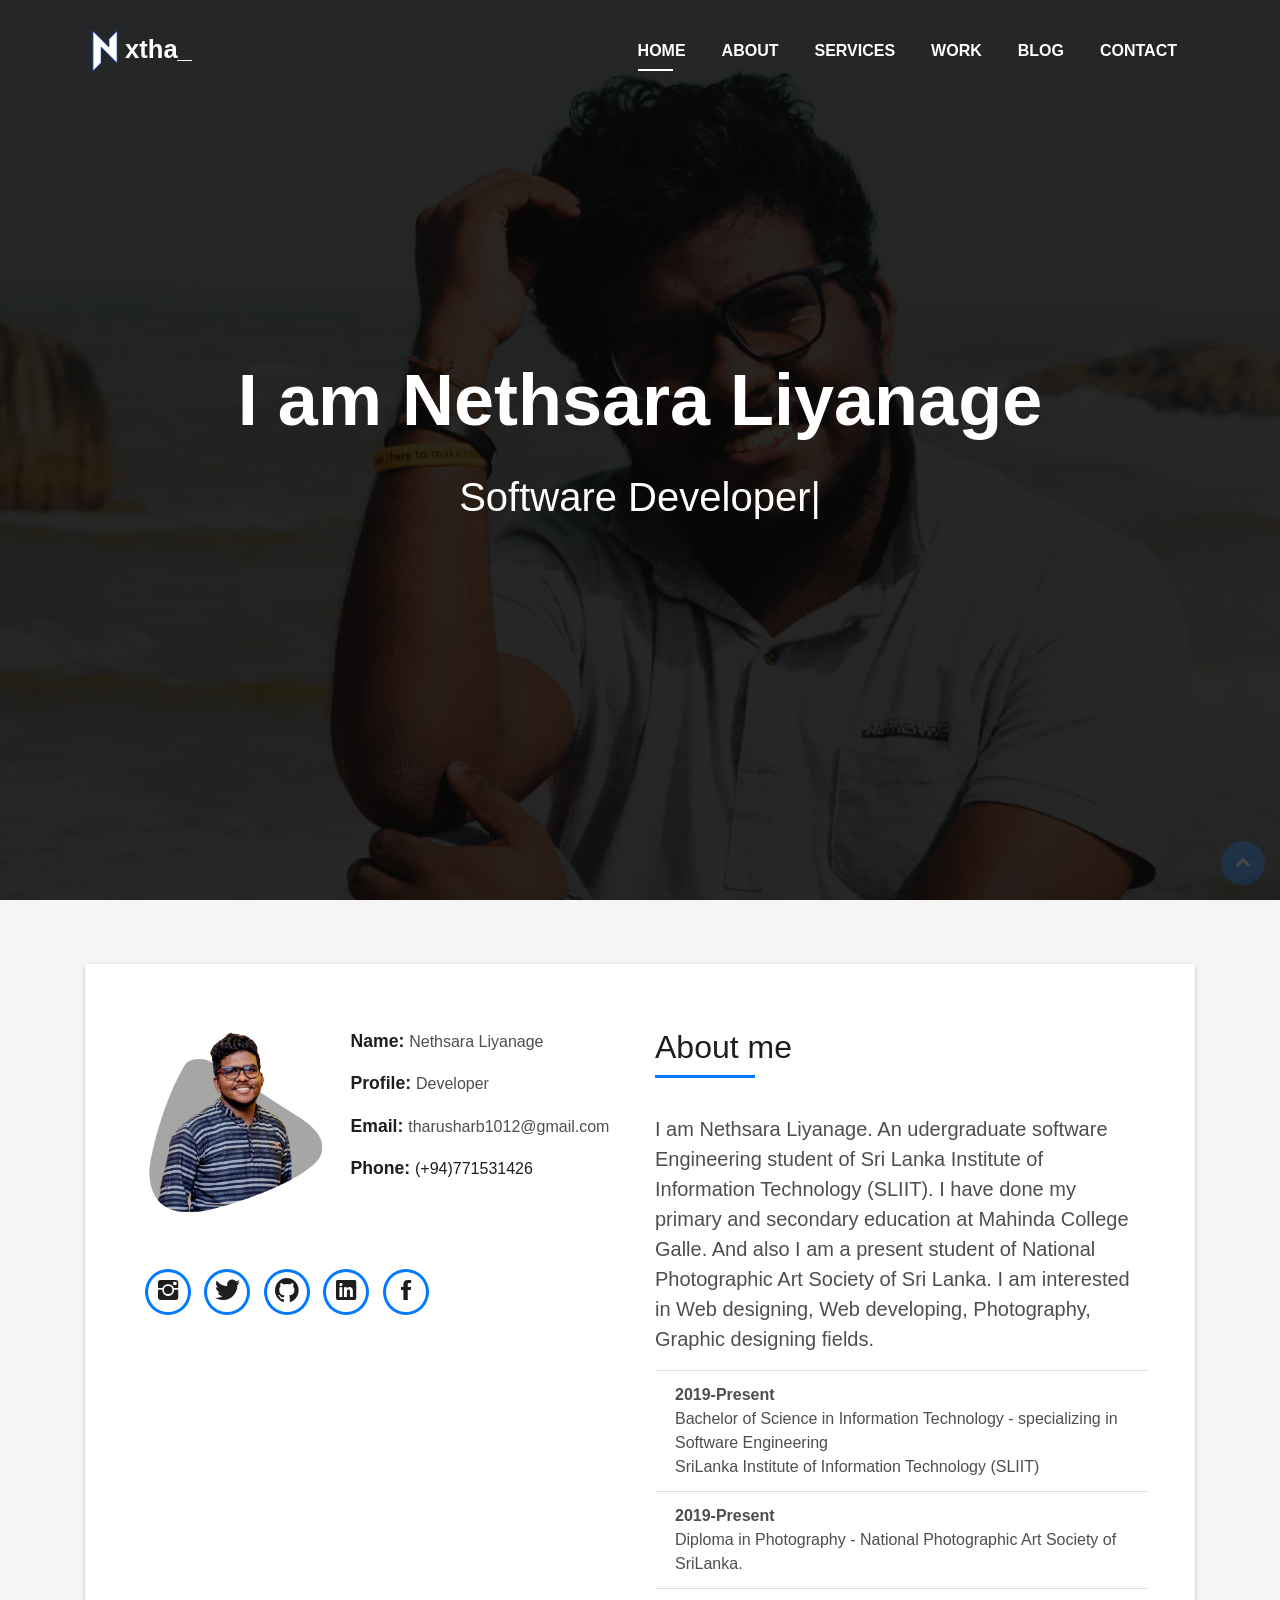
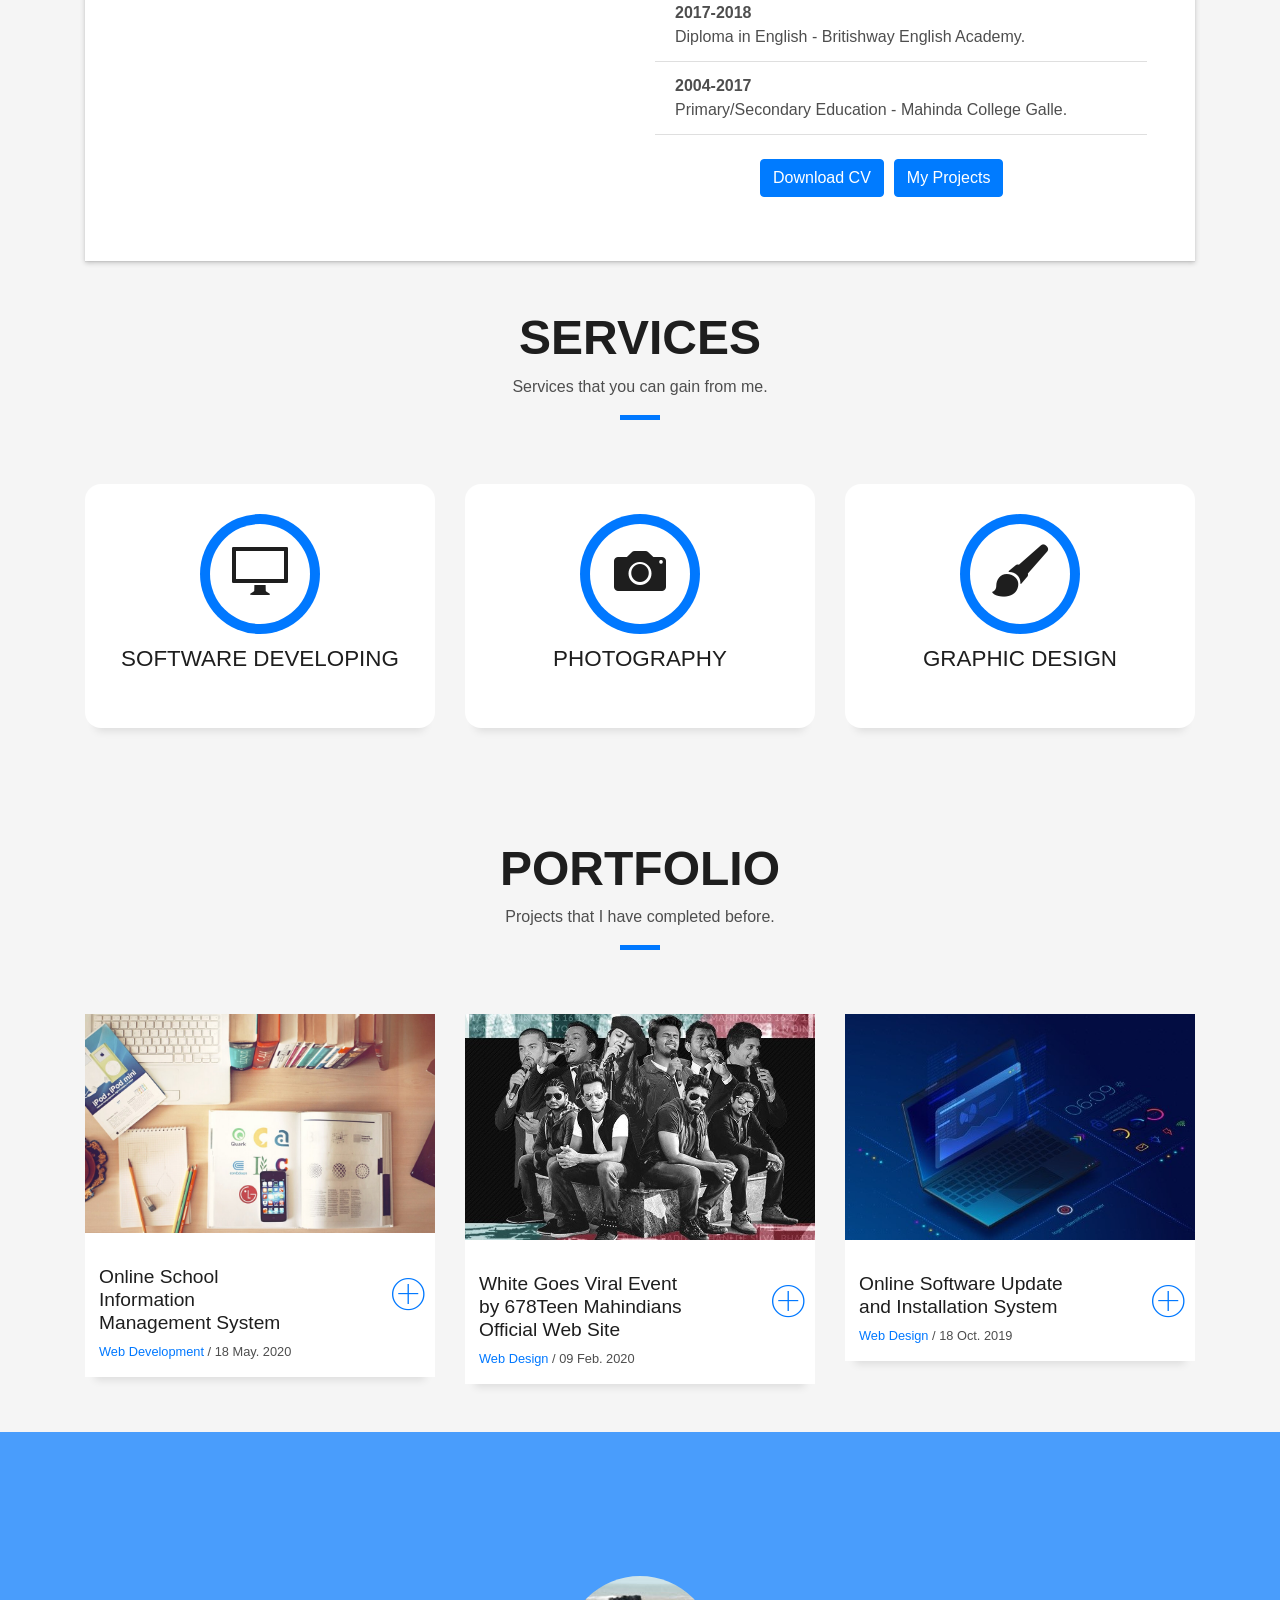
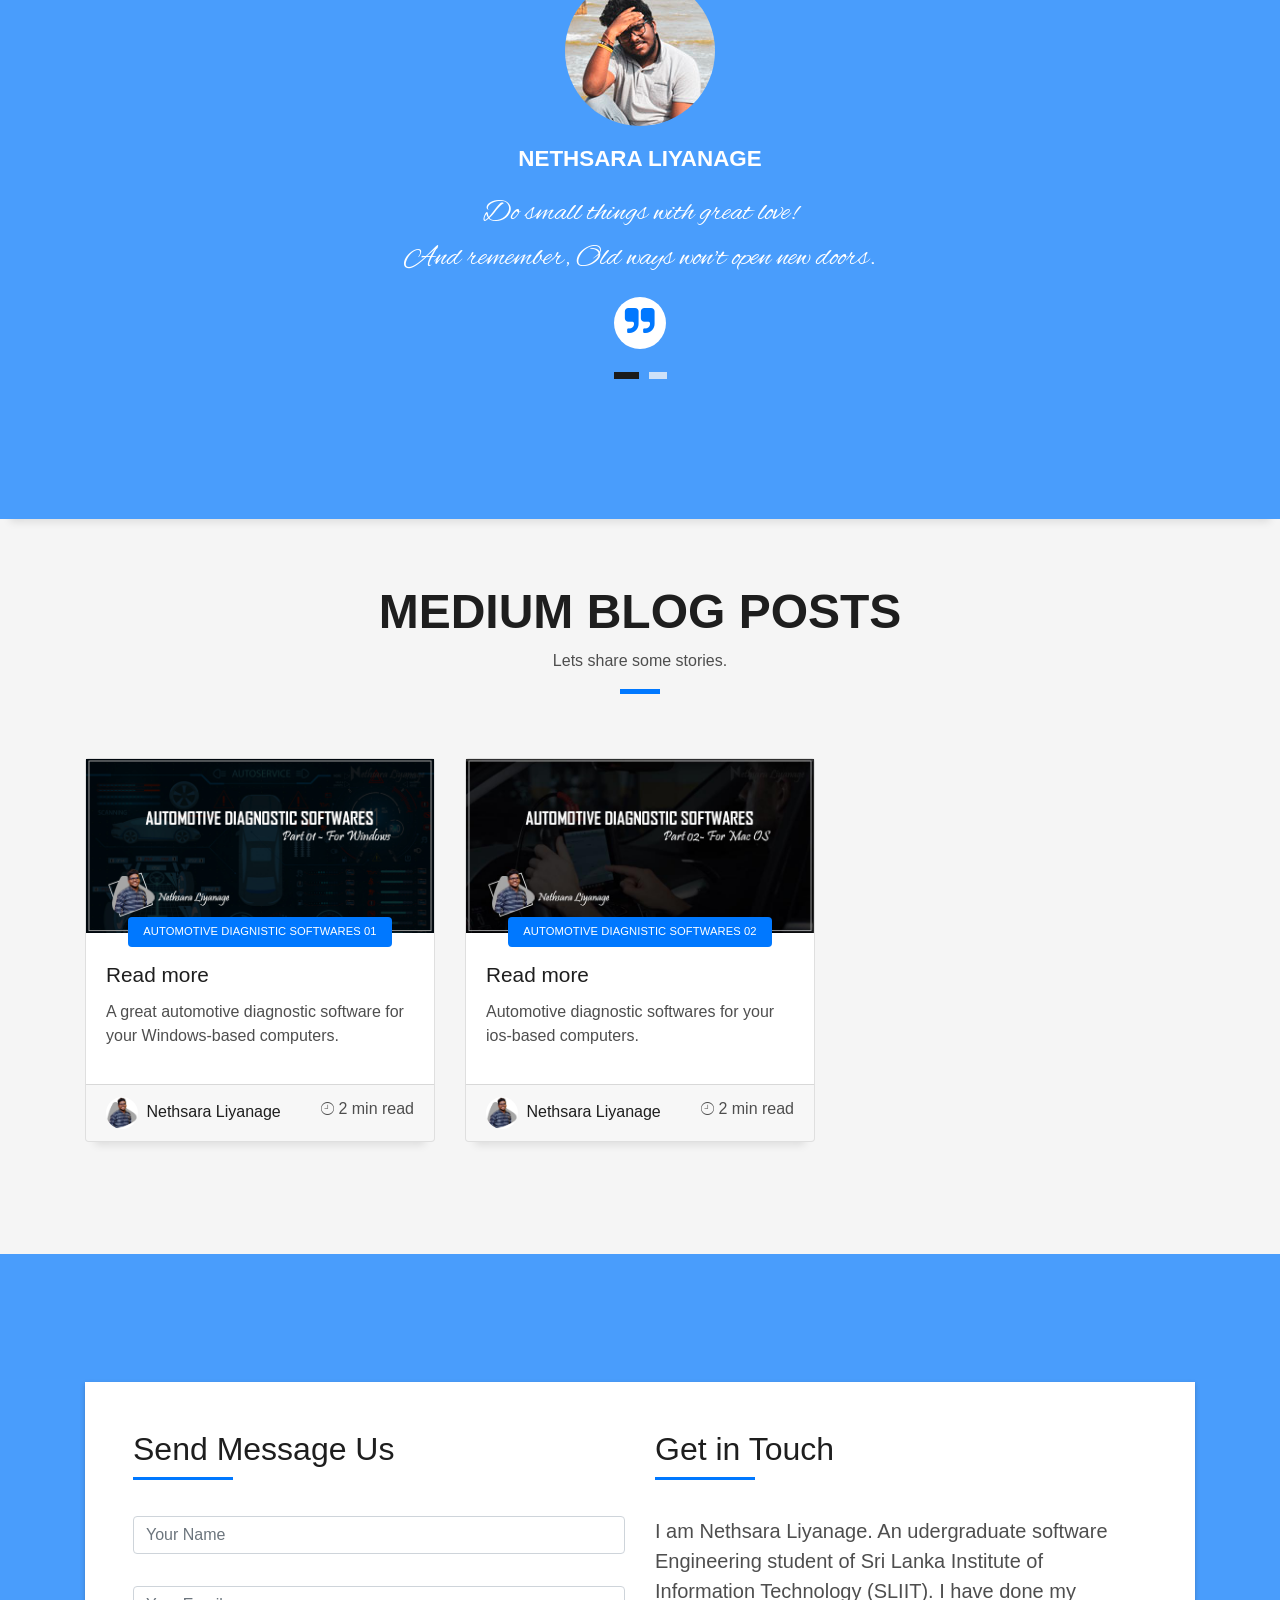
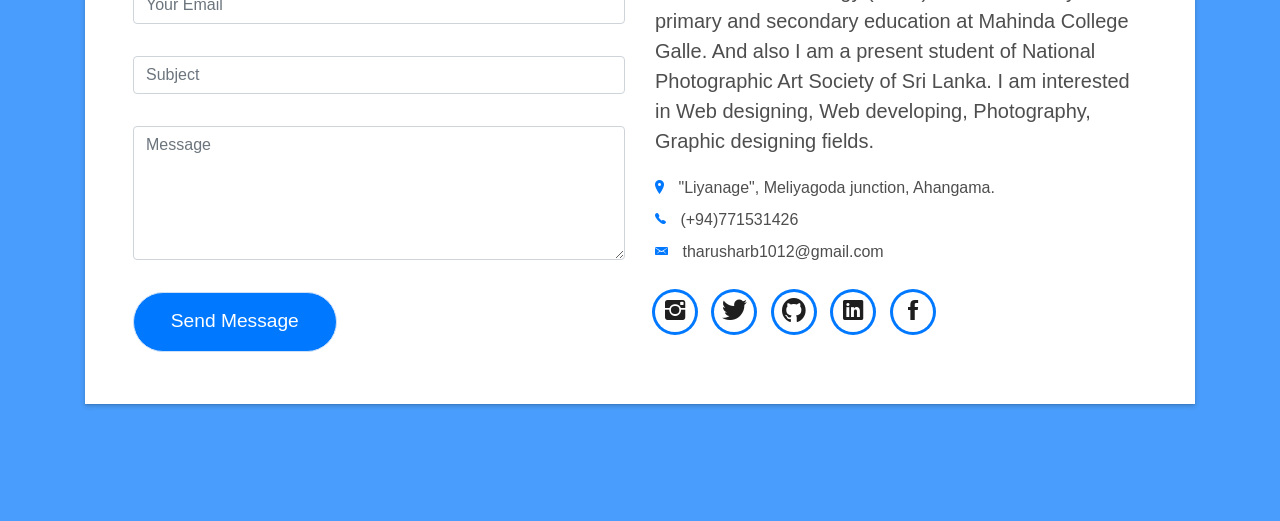
==== index.html @ 0b4cf6c0 "linked in" ====
<!DOCTYPE html>
<html lang="en">
<head>
  <meta charset="utf-8">
  <title>Nethsara Liyanage</title>
  <meta content="width=device-width, initial-scale=1.0" name="viewport">
  <meta name="keywords"
		content="nethsara, nethsara liyanage, tharusha nethsara liyanage, n.l.t.n liyanage, tharusha nethsara, tharusha">
  <meta content="" name="description">

  <!-- Favicons -->
  <link href="img/n.png" rel="icon">
  <link href="img/apple-touch-icon.png" rel="apple-touch-icon">

  <!-- Bootstrap CSS File -->
  <link href="lib/bootstrap/css/bootstrap.min.css" rel="stylesheet">

  <!-- Libraries CSS Files -->
  <link href="lib/font-awesome/css/font-awesome.min.css" rel="stylesheet">
  <link href="lib/animate/animate.min.css" rel="stylesheet">
  <link href="lib/ionicons/css/ionicons.min.css" rel="stylesheet">
  <link href="lib/owlcarousel/assets/owl.carousel.min.css" rel="stylesheet">
  <link href="lib/lightbox/css/lightbox.min.css" rel="stylesheet">
  <link href="https://fonts.googleapis.com/css2?family=Alex+Brush&display=swap" rel="stylesheet">

  <!--Linkedin-->
  <script src="https://platform.linkedin.com/badges/js/profile.js" async defer type="text/javascript"></script>

  <!-- Main Stylesheet File -->
  <link href="css/style.css" rel="stylesheet">

  <!-- =======================================================
    Theme Name: DevFolio
    Theme URL: https://bootstrapmade.com/devfolio-bootstrap-portfolio-html-template/
    Author: BootstrapMade.com
    License: https://bootstrapmade.com/license/
  ======================================================= -->
</head>

<body id="page-top">

  <!--/ Nav Star /-->
  <nav class="navbar navbar-b navbar-trans navbar-expand-md fixed-top" id="mainNav">
    <div class="container">
      <a class="navbar-brand js-scroll" href="#page-top"><img src="img/n.png" width="40px">xtha_</a>
      <button class="navbar-toggler collapsed" type="button" data-toggle="collapse" data-target="#navbarDefault"
        aria-controls="navbarDefault" aria-expanded="false" aria-label="Toggle navigation">
        <span></span>
        <span></span>
        <span></span>
      </button>
      <div class="navbar-collapse collapse justify-content-end" id="navbarDefault">
        <ul class="navbar-nav">
          <li class="nav-item">
            <a class="nav-link js-scroll active" href="#home">Home</a>
          </li>
          <li class="nav-item">
            <a class="nav-link js-scroll" href="#about">About</a>
          </li>
          <li class="nav-item">
            <a class="nav-link js-scroll" href="#service">Services</a>
          </li>
          <li class="nav-item">
            <a class="nav-link js-scroll" href="#work">Work</a>
          </li>
          <li class="nav-item">
            <a class="nav-link js-scroll" href="#blog">Blog</a>
          </li>
          <li class="nav-item">
            <a class="nav-link js-scroll" href="#contact">Contact</a>
          </li>
        </ul>
      </div>
    </div>
  </nav>
  <!--/ Nav End /-->

  <!--/ Intro Skew Star /-->
  <div id="home" class="intro route bg-image" style="background-image: url(img/intro-bg1.jpg)">
    <div class="overlay-itro"></div>
    <div class="intro-content display-table">
      <div class="table-cell">
        <div class="container">
          <!--<p class="display-6 color-d">Hello, world!</p>-->
          <h1 class="intro-title mb-4">I am Nethsara Liyanage</h1>
          <p class="intro-subtitle"><span class="text-slider-items">Software Developer,Full-Stack Engineer,Photographer,Graphic Designer</span><strong class="text-slider"></strong></p>
          <!-- <p class="pt-3"><a class="btn btn-primary btn js-scroll px-4" href="#about" role="button">Learn More</a></p> -->
        </div>
      </div>
    </div>
  </div>
  <!--/ Intro Skew End /-->

  <section id="about" class="about-mf sect-pt4 route">
    <div class="container">
      <div class="row">
        <div class="col-sm-12">
          <div class="box-shadow-full">
            <div class="row">
              <div class="col-md-6">
                <div class="row">
                  <div class="col-sm-6 col-md-5">
                    <div class="about-img">
                      <img src="img/nl.jpg" class="img-fluid rounded b-shadow-a" alt="">
                    </div>
                  </div>
                  <div class="col-sm-6 col-md-7">
                    <div class="about-info">
                      <p><span class="title-s">Name: </span> <span>Nethsara Liyanage</span></p>
                      <p><span class="title-s">Profile: </span> <span>Developer</span></p>
                      <p><span class="title-s">Email: </span> <span>tharusharb1012@gmail.com</span></p>
                      <p><span class="title-s">Phone: </span> <span><a href="">(+94)771531426</a></span></p>
                    </div>
                  </div>
                  <div class="socials" style="margin-left: 30px;">
                    <ul>
                      <li><a href="https://www.instagram.com/_nxtha__"><span class="ico-circle"><i class="ion-social-instagram"></i></span></a></li>
                      <li><a href="https://twitter.com/_nXtha_"><span class="ico-circle"><i class="ion-social-twitter"></i></span></a></li>
                      <li><a href="https://github.com/nethsaraliyanage"><span class="ico-circle"><i class="ion-social-github"></i></span></a></li>
                      <li><a href="https://www.linkedin.com/in/nethsara-liyanage"><span class="ico-circle"><i class="ion-social-linkedin"></i></span></a></li>
                      <li><a href="https://www.facebook.com/nethsara.lianage"><span class="ico-circle"><i class="ion-social-facebook"></i></span></a></li>
                    </ul>
                  </div>
                </div>
                <div class="skill-mf">
                  <p class="title-s"></p>
                  <!-- <span>HTML</span> <span class="pull-right">85%</span>
                  <div class="progress">
                    <div class="progress-bar" role="progressbar" style="width: 85%;" aria-valuenow="85" aria-valuemin="0"
                      aria-valuemax="100"></div>
                  </div>
                  <span>CSS3</span> <span class="pull-right">75%</span>
                  <div class="progress">
                    <div class="progress-bar" role="progressbar" style="width: 75%" aria-valuenow="75" aria-valuemin="0"
                      aria-valuemax="100"></div>
                  </div>
                  <span>PHP</span> <span class="pull-right">65%</span>
                  <div class="progress">
                    <div class="progress-bar" role="progressbar" style="width: 65%" aria-valuenow="50" aria-valuemin="0"
                      aria-valuemax="100"></div>
                  </div>
                  <span>JAVASCRIPT</span> <span class="pull-right">60%</span>
                  <div class="progress">
                    <div class="progress-bar" role="progressbar" style="width: 60%" aria-valuenow="90" aria-valuemin="0"
                      aria-valuemax="100"></div>
                  </div>
                  <span>Java</span> <span class="pull-right">80%</span>
                  <div class="progress">
                    <div class="progress-bar" role="progressbar" style="width: 80%" aria-valuenow="50" aria-valuemin="0"
                      aria-valuemax="100"></div>
                  </div>
                  <span>C</span> <span class="pull-right">75%</span>
                  <div class="progress">
                    <div class="progress-bar" role="progressbar" style="width: 75%" aria-valuenow="90" aria-valuemin="0"
                      aria-valuemax="100"></div>
                  </div> -->

                  <div class="badge-base LI-profile-badge" data-locale="en_US" data-size="large" data-theme="light" data-type="HORIZONTAL" data-vanity="nethsara-liyanage" data-version="v1"><a class="badge-base__link LI-simple-link" href="https://lk.linkedin.com/in/nethsara-liyanage?trk=profile-badge"></a></div>
              
                </div>
              </div>
              <div class="col-md-6">
                <div class="about-me pt-4 pt-md-0">
                  <div class="title-box-2">
                    <h5 class="title-left">
                      About me
                    </h5>
                  </div>
                  <p class="lead">
                   I am Nethsara Liyanage. An udergraduate software Engineering student of Sri Lanka Institute of Information Technology (SLIIT). 
                   I have done my primary and secondary education at Mahinda College Galle. And also I am a present student of National Photographic Art Society of Sri Lanka.
                   I am interested in Web designing, Web developing, Photography, Graphic designing fields.  
                  </p>
                  <!--p class="lead">
                    Mauris blandit aliquet elit, eget tincidunt nibh pulvinar a. Vivamus suscipit tortor eget felis
                    porttitor volutpat. Vestibulum
                    ac diam sit amet quam vehicula elementum sed sit amet dui. porttitor at sem.
                  </p>
                  <p class="lead">
                    Nulla porttitor accumsan tincidunt. Quisque velit nisi, pretium ut lacinia in, elementum id enim.
                    Nulla porttitor accumsan
                    tincidunt. Mauris blandit aliquet elit, eget tincidunt nibh pulvinar a.
                  </p-->
                  <ul class="list-group list-group-flush">
                    <ul class="list-group">
                      <li class="list-group-item">
                        <b>2019-Present</b> <br>Bachelor of Science in Information Technology - specializing in Software Engineering <br> SriLanka Institute of Information Technology (SLIIT)
                      </li>
                      <li class="list-group-item">
                        <b>2019-Present</b> <br> Diploma in Photography - National Photographic Art Society of SriLanka.
                      </li>
                      <li class="list-group-item">
                        <b>2017-2018</b> <br> Diploma in English - Britishway English Academy.
                      </li>
                      <li class="list-group-item">
                        <b>2004-2017</b> <br>Primary/Secondary Education - Mahinda College Galle.
                      </li>
                    </ul>
                  </ul>
                  <br>
                  <div class="row">
                    <a href="Nethsara Liyanage CV.pdf" target="_blank">
                      <button type="button" class="btn btn-primary" style="margin-left: 120px;" data-toggle="button" aria-pressed="false" autocomplete="off">
                        Download CV
                      </button>
                    </a>
                    <a href="Nethsara_Projects.pdf" target="_blank">
                      <button type="button" class="btn btn-primary" style="margin-left: 10px;" data-toggle="button" aria-pressed="false" autocomplete="off">
                        My Projects
                      </button>
                    </a>
                  </div>
                  
                </div>
              </div>
            </div>
          </div>
        </div>
      </div>
    </div>
  </section>

  <!--/ Section Services Star /-->
  <section id="service" class="services-mf route">
    <div class="container">
      <div class="row">
        <div class="col-sm-12">
          <div class="title-box text-center">
            <h3 class="title-a">
              Services
            </h3>
            <p class="subtitle-a">
              Services that you can gain from me.
            </p>
            <div class="line-mf"></div>
          </div>
        </div>
      </div>
      <div class="row">
        <div class="col-md-4">
          <div class="service-box">
            <div class="service-ico">
              <a href="https://github.com/nethsaraLiyanage"><span class="ico-circle"><i class="ion-monitor"></i></span></a>
            </div>
            <div class="service-content">
              <h2 class="s-title">Software Developing</h2>
              <!--p class="s-description text-center">
                Lorem ipsum dolor sit amet consectetur adipisicing elit. Magni adipisci eaque autem fugiat! Quia,
                provident vitae! Magni
                tempora perferendis eum non provident.
              </p-->
            </div>
          </div>
        </div>
        <div class="col-md-4">
          <div class="service-box">
            <div class="service-ico">
              <a href=""><span class="ico-circle"><i class="ion-camera"></i></span></a>
            </div>
            <div class="service-content">
              <h2 class="s-title">Photography</h2>
              <!--p class="s-description text-center">
                Lorem ipsum dolor sit amet consectetur adipisicing elit. Magni adipisci eaque autem fugiat! Quia,
                provident vitae! Magni
                tempora perferendis eum non provident.
              </p-->
            </div>
          </div>
        </div>
        <div class="col-md-4">
          <div class="service-box">
            <div class="service-ico">
              <a href="https://www.behance.net/nethsarliyanag"><span class="ico-circle"><i class="ion-paintbrush"></i></span></a>
            </div>
            <div class="service-content">
              <h2 class="s-title">Graphic Design</h2>
              <!--p class="s-description text-center">
                Lorem ipsum dolor sit amet consectetur adipisicing elit. Magni adipisci eaque autem fugiat! Quia,
                provident vitae! Magni
                tempora perferendis eum non provident.
              </p-->
            </div>
          </div>
        </div>
      </div>
    </div>
  </section>
  <!--/ Section Services End /-->

  <!--div class="section-counter paralax-mf bg-image" style="background-image: url(img/counters-bg.jpg)">
    <div class="overlay-mf"></div>
    <div class="container">
      <div class="row">
        <div class="col-sm-3 col-lg-3">
          <div class="counter-box">
            <div class="counter-ico">
              <span class="ico-circle"><i class="ion-checkmark-round"></i></span>
            </div>
            <div class="counter-num">
              <p class="counter">450</p>
              <span class="counter-text">WORKS COMPLETED</span>
            </div>
          </div>
        </div>
        <div class="col-sm-3 col-lg-3">
          <div class="counter-box pt-4 pt-md-0">
            <div class="counter-ico">
              <span class="ico-circle"><i class="ion-ios-calendar-outline"></i></span>
            </div>
            <div class="counter-num">
              <p class="counter">15</p>
              <span class="counter-text">YEARS OF EXPERIENCE</span>
            </div>
          </div>
        </div>
        <div class="col-sm-3 col-lg-3">
          <div class="counter-box pt-4 pt-md-0">
            <div class="counter-ico">
              <span class="ico-circle"><i class="ion-ios-people"></i></span>
            </div>
            <div class="counter-num">
              <p class="counter">550</p>
              <span class="counter-text">TOTAL CLIENTS</span>
            </div>
          </div>
        </div>
        <div class="col-sm-3 col-lg-3">
          <div class="counter-box pt-4 pt-md-0">
            <div class="counter-ico">
              <span class="ico-circle"><i class="ion-ribbon-a"></i></span>
            </div>
            <div class="counter-num">
              <p class="counter">36</p>
              <span class="counter-text">AWARD WON</span>
            </div>
          </div>
        </div>
      </div>
    </div>
  </div-->

  <!--/ Section Portfolio Star /-->
  <section id="work" class="portfolio-mf sect-pt4 route">
    <div class="container">
      <div class="row">
        <div class="col-sm-12">
          <div class="title-box text-center">
            <h3 class="title-a">
              Portfolio
            </h3>
            <p class="subtitle-a">
              Projects that I have completed before.
            </p>
            <div class="line-mf"></div>
          </div>
        </div>
      </div>
      <div class="row">
        <div class="col-md-4">
          <div class="work-box">
            <a href="img/work-6.jpg" data-lightbox="gallery-mf">
              <div class="work-img">
                <img src="img/work-6.jpg" alt="" class="img-fluid">
              </div>
              <a href="https://github.com/nethsaraLiyanage/onlineSchoolInformationMangementSystem">
                <div class="work-content">
                  <div class="row">
                    <div class="col-sm-8">
                      <h2 class="w-title">Online School Information Management System</h2>
                      <div class="w-more">
                        <span class="w-ctegory">Web Development</span> / <span class="w-date">18 May. 2020</span>
                      </div>
                    </div>
                    <div class="col-sm-4">
                      <div class="w-like">
                        <span class="ion-ios-plus-outline"></span>
                      </div>
                    </div>
                  </div>
                </div>
              </a>
            </a>
          </div>
        </div>
        <div class="col-md-4">
          <div class="work-box">
            <a href="img/WHITE-GOSE-VIRAL.jpg" data-lightbox="gallery-mf">
              <div class="work-img">
                <img src="img/WHITE-GOSE-VIRAL.jpg" alt="" class="img-fluid">
              </div>
              <a href="https://678teens.mahindacollege.lk/">
                <div class="work-content">
                  <div class="row">
                    <div class="col-sm-8">
                      <h2 class="w-title">White Goes Viral Event by 678Teen Mahindians Official Web Site</h2>
                      <div class="w-more">
                        <span class="w-ctegory">Web Design</span> / <span class="w-date">09 Feb. 2020</span>
                      </div>
                    </div>
                    <div class="col-sm-4">
                      <div class="w-like">
                        <span class="ion-ios-plus-outline"></span>
                      </div>
                    </div>
                  </div>
                </div>
              </a>
            </a>
          </div>
        </div>
        <div class="col-md-4">
          <div class="work-box">
            <a href="img/work-2.jpg" data-lightbox="gallery-mf">
              <div class="work-img">
                <img src="img/work-2.jpg" alt="" class="img-fluid">
              </div>
              <div class="work-content">
                <div class="row">
                  <div class="col-sm-8">
                    <h2 class="w-title">Online Software Update and Installation System</h2>
                    <div class="w-more">
                      <span class="w-ctegory">Web Design</span> / <span class="w-date">18 Oct. 2019</span>
                    </div>
                  </div>
                  <div class="col-sm-4">
                    <div class="w-like">
                      <span class="ion-ios-plus-outline"></span>
                    </div>
                  </div>
                </div>
              </div>
            </a>
          </div>
        </div>
        
        <!--div class="col-md-4">
          <div class="work-box">
            <a href="img/work-4.jpg" data-lightbox="gallery-mf">
              <div class="work-img">
                <img src="img/work-4.jpg" alt="" class="img-fluid">
              </div>
              <div class="work-content">
                <div class="row">
                  <div class="col-sm-8">
                    <h2 class="w-title">Bindo Laro Cado</h2>
                    <div class="w-more">
                      <span class="w-ctegory">Web Design</span> / <span class="w-date">18 Sep. 2018</span>
                    </div>
                  </div>
                  <div class="col-sm-4">
                    <div class="w-like">
                      <span class="ion-ios-plus-outline"></span>
                    </div>
                  </div>
                </div>
              </div>
            </a>
          </div>
        </div>
        <div class="col-md-4">
          <div class="work-box">
            <a href="img/work-5.jpg" data-lightbox="gallery-mf">
              <div class="work-img">
                <img src="img/work-5.jpg" alt="" class="img-fluid">
              </div>
              <div class="work-content">
                <div class="row">
                  <div class="col-sm-8">
                    <h2 class="w-title">Studio Lena Mado</h2>
                    <div class="w-more">
                      <span class="w-ctegory">Web Design</span> / <span class="w-date">18 Sep. 2018</span>
                    </div>
                  </div>
                  <div class="col-sm-4">
                    <div class="w-like">
                      <span class="ion-ios-plus-outline"></span>
                    </div>
                  </div>
                </div>
              </div>
            </a>
          </div>
        </div>
        <div class="col-md-4">
          <div class="work-box">
            <a href="img/work-6.jpg" data-lightbox="gallery-mf">
              <div class="work-img">
                <img src="img/work-6.jpg" alt="" class="img-fluid">
              </div>
              <div class="work-content">
                <div class="row">
                  <div class="col-sm-8">
                    <h2 class="w-title">Studio Big Bang</h2>
                    <div class="w-more">
                      <span class="w-ctegory">Web Design</span> / <span class="w-date">18 Sep. 2017</span>
                    </div>
                  </div>
                  <div class="col-sm-4">
                    <div class="w-like">
                      <span class="ion-ios-plus-outline"></span>
                    </div>
                  </div>
                </div>
              </div>
            </a>
          </div>
        </div-->
        
      </div>
    </div>
  </section>
  <!--/ Section Portfolio End /-->

  <!--/ Section Testimonials Star /-->
  <div class="testimonials paralax-mf bg-image" style="background-image: url(img/overlay-bg.jpg)">
    <div class="overlay-mf"></div>
    <div class="container">
      <div class="row">
        <div class="col-md-12">
          <div id="testimonial-mf" class="owl-carousel owl-theme">
            <div class="testimonial-box">
              <div class="author-test">
                <img src="img/nl2.jpg" alt="" class="rounded-circle b-shadow-a" width="10px">
                <span class="author">Nethsara Liyanage</span>
              </div>
              <div class="content-test">
                <p class="description lead" style="font-family: 'Alex Brush', cursive; font-size: 30px;">
                  Do small things with great love! <br> And remember, Old ways won't open new doors.
                </p>
                <span class="comit"><i class="fa fa-quote-right"></i></span>
              </div>
            </div>
            <div class="testimonial-box">
              <div class="author-test">
                <img src="img/nl3.jpg" alt="" class="rounded-circle b-shadow-a">
                <span class="author">Nethsara Liyanage</span>
              </div>
              <div class="content-test">
                <p class="description lead" style="font-family: 'Alex Brush', cursive; font-size: 30px;">
                  Do small things with great love! <br> And remember, Old ways won't open new doors.
                </p>
                <span class="comit"><i class="fa fa-quote-right"></i></span>
              </div>
            </div>
          </div>
        </div>
      </div>
    </div>
  </div>

  <!--/ Section Blog Star /-->
  <section id="blog" class="blog-mf sect-pt4 route">
    <div class="container">
      <div class="row">
        <div class="col-sm-12">
          <div class="title-box text-center">
            <h3 class="title-a">
              Medium Blog Posts 
            </h3>
            <p class="subtitle-a">
              Lets share some stories.
            </p>
            <div class="line-mf"></div>
          </div>
        </div>
      </div>
      <div class="row">
        <!--div class="col-md-4">
          <div class="card card-blog">
            <div class="card-img">
              <a href="blog-single.html"><img src="img/post-1.jpg" alt="" class="img-fluid"></a>
            </div>
            <div class="card-body">
              <div class="card-category-box">
                <div class="card-category">
                  <h6 class="category">Travel</h6>
                </div>
              </div>
              <h3 class="card-title"><a href="blog-single.html">See more ideas about Travel</a></h3>
              <p class="card-description">
                Proin eget tortor risus. Pellentesque in ipsum id orci porta dapibus. Praesent sapien massa, convallis
                a pellentesque nec,
                egestas non nisi.
              </p>
            </div>
            <div class="card-footer">
              <div class="post-author">
                <a href="#">
                  <img src="img/testimonial-2.jpg" alt="" class="avatar rounded-circle">
                  <span class="author">Morgan Freeman</span>
                </a>
              </div>
              <div class="post-date">
                <span class="ion-ios-clock-outline"></span> 10 min
              </div>
            </div>
          </div>
        </div-->
        <div class="col-md-4">
          <div class="card card-blog">
            <div class="card-img">
              <a href="https://medium.com/@tharusharb1012/automotive-diagnostic-softwares-for-windows-8dd068d8a53c"><img src="img/Mediam01.jpg" alt="" class="img-fluid"></a>
            </div>
            <div class="card-body">
              <div class="card-category-box">
                <div class="card-category">
                  <h6 class="category">Automotive Diagnistic Softwares 01</h6>
                </div>
              </div>
              <h3 class="card-title"><a href="blog-single.html">Read more</a></h3>
              <p class="card-description">
                A great automotive diagnostic software for your Windows-based computers. 
              </p>
            </div>
            <div class="card-footer">
              <div class="post-author">
                <a href="#">
                  <img src="img/nl.jpg" alt="" class="avatar rounded-circle">
                  <span class="author">Nethsara Liyanage</span>
                </a>
              </div>
              <div class="post-date">
                <span class="ion-ios-clock-outline"></span> 2 min read
              </div>
            </div>
          </div>
        </div>
        <div class="col-md-4">
          <div class="card card-blog">
            <div class="card-img">
              <a href="https://nxtha.medium.com/automotive-diagnostic-softwares-for-windows-8dd068d8a53c"><img src="img/Medium02.jpg" alt="" class="img-fluid"></a>
            </div>
            <div class="card-body">
              <div class="card-category-box">
                <div class="card-category">
                  <h6 class="category">Automotive Diagnistic Softwares 02</h6>
                </div>
              </div>
              <h3 class="card-title"><a href="blog-single.html">Read more</a></h3>
              <p class="card-description">
                Automotive diagnostic softwares for your ios-based computers. 
              </p>
            </div>
            <div class="card-footer">
              <div class="post-author">
                <a href="#">
                  <img src="img/nl.jpg" alt="" class="avatar rounded-circle">
                  <span class="author">Nethsara Liyanage</span>
                </a>
              </div>
              <div class="post-date">
                <span class="ion-ios-clock-outline"></span> 2 min read
              </div>
            </div>
          </div>
        </div>
      </div>
    </div>
  </section>
  <!--/ Section Blog End /-->

  <!--/ Section Contact-Footer Star /-->
  <section class="paralax-mf footer-paralax bg-image sect-mt4 route" style="background-image: url(img/overlay-bg.jpg)">
    <div class="overlay-mf"></div>
    <div class="container">
      <div class="row">
        <div class="col-sm-12">
          <div class="contact-mf">
            <div id="contact" class="box-shadow-full">
              <div class="row">
                <div class="col-md-6">
                  <div class="title-box-2">
                    <h5 class="title-left">
                      Send Message Us
                    </h5>
                  </div>
                  <div>
                      <form action="" method="post" role="form" class="contactForm">
                      <div id="sendmessage">Your message has been sent. Thank you!</div>
                      <div id="errormessage"></div>
                      <div class="row">
                        <div class="col-md-12 mb-3">
                          <div class="form-group">
                            <input type="text" name="name" class="form-control" id="name" placeholder="Your Name" data-rule="minlen:4" data-msg="Please enter at least 4 chars" />
                            <div class="validation"></div>
                          </div>
                        </div>
                        <div class="col-md-12 mb-3">
                          <div class="form-group">
                            <input type="email" class="form-control" name="email" id="email" placeholder="Your Email" data-rule="email" data-msg="Please enter a valid email" />
                            <div class="validation"></div>
                          </div>
                        </div>
                        <div class="col-md-12 mb-3">
                            <div class="form-group">
                              <input type="text" class="form-control" name="subject" id="subject" placeholder="Subject" data-rule="minlen:4" data-msg="Please enter at least 8 chars of subject" />
                              <div class="validation"></div>
                            </div>
                        </div>
                        <div class="col-md-12 mb-3">
                          <div class="form-group">
                            <textarea class="form-control" name="message" rows="5" data-rule="required" data-msg="Please write something for us" placeholder="Message"></textarea>
                            <div class="validation"></div>
                          </div>
                        </div>
                        <div class="col-md-12">
                          <button type="submit" class="button button-a button-big button-rouded">Send Message</button>
                        </div>
                      </div>
                    </form>
                  </div>
                </div>
                <div class="col-md-6">
                  <div class="title-box-2 pt-4 pt-md-0">
                    <h5 class="title-left">
                      Get in Touch
                    </h5>
                  </div>
                  <div class="more-info">
                    <p class="lead">
                      I am Nethsara Liyanage. An udergraduate software Engineering student of Sri Lanka Institute of Information Technology (SLIIT). 
                   I have done my primary and secondary education at Mahinda College Galle. And also I am a present student of National Photographic Art Society of Sri Lanka.
                   I am interested in Web designing, Web developing, Photography, Graphic designing fields. 
                    </p>
                    <ul class="list-ico">
                      <li><span class="ion-ios-location"></span> "Liyanage", Meliyagoda junction, Ahangama.</li>
                      <li><span class="ion-ios-telephone"></span> (+94)771531426</li>
                      <li><span class="ion-email"></span> tharusharb1012@gmail.com</li>
                    </ul>
                  </div>
                  <div class="socials">
                    <ul>
                      <li><a href="https://www.instagram.com/_nxtha__"><span class="ico-circle"><i class="ion-social-instagram"></i></span></a></li>
                      <li><a href="https://twitter.com/_nXtha_"><span class="ico-circle"><i class="ion-social-twitter"></i></span></a></li>
                      <li><a href="https://github.com/nethsaraliyanage"><span class="ico-circle"><i class="ion-social-github"></i></span></a></li>
                      <li><a href="https://www.linkedin.com/in/nethsara-liyanage"><span class="ico-circle"><i class="ion-social-linkedin"></i></span></a></li>
                      <li><a href="https://www.facebook.com/nethsara.lianage"><span class="ico-circle"><i class="ion-social-facebook"></i></span></a></li>
                    </ul>
                  </div>
                </div>
              </div>
            </div>
          </div>
        </div>
      </div>
    </div>
    <footer>
      <div class="container">
        <div class="row">
          <div class="col-sm-12">
            <div class="copyright-box">
              <p class="copyright"></p>
            </div>
          </div>
        </div>
      </div>
    </footer>
  </section>
  <!--/ Section Contact-footer End /-->

  <a href="#" class="back-to-top"><i class="fa fa-chevron-up"></i></a>
  <div id="preloader"></div>

  <!-- JavaScript Libraries -->
  <script src="lib/jquery/jquery.min.js"></script>
  <script src="lib/jquery/jquery-migrate.min.js"></script>
  <script src="lib/popper/popper.min.js"></script>
  <script src="lib/bootstrap/js/bootstrap.min.js"></script>
  <script src="lib/easing/easing.min.js"></script>
  <script src="lib/counterup/jquery.waypoints.min.js"></script>
  <script src="lib/counterup/jquery.counterup.js"></script>
  <script src="lib/owlcarousel/owl.carousel.min.js"></script>
  <script src="lib/lightbox/js/lightbox.min.js"></script>
  <script src="lib/typed/typed.min.js"></script>
  <!-- Contact Form JavaScript File -->
  <script src="contactform/contactform.js"></script>

  <!-- Template Main Javascript File -->
  <script src="js/main.js"></script>

</body>
</html>
---- css/style.css ----
/*
  Theme Name: DevFolio
  Theme URL: https://bootstrapmade.com/devfolio-bootstrap-portfolio-html-template/
  Author: BootstrapMade.com
  License: https://bootstrapmade.com/license/
*/

/*======================================
//--//-->   STYLES GENERALES
======================================*/

body {
  background-color: #f5f5f5;
  color: #4e4e4e;
}

h1,
h2,
h3,
h4,
h5,
h6 {
  color: #1e1e1e;
}

a {
  color: #1e1e1e;
  transition: all 0.5s ease-in-out;
}

a:hover {
  color: #0078ff;
  text-decoration: none;
  transition: all 0.5s ease-in-out;
}

.p-r {
  position: relative;
}

.color-a {
  color: #0078ff;
}

.color-d {
  color: #f5f5f5;
}

.color-text-a {
  color: #4e4e4e;
}

.box-shadow,
.paralax-mf,
.service-box,
.work-box,
.card-blog {
  box-shadow: 0 13px 8px -10px rgba(0, 0, 0, 0.1);
}

.box-shadow-a,
.button:hover {
  box-shadow: 0 0 0 4px #cde1f8;
}

.display-5 {
  font-size: 2.5rem;
  font-weight: 300;
  line-height: 1.1;
}

.display-6 {
  font-size: 2rem;
  font-weight: 300;
  line-height: 1.1;
}

.avatar {
  width: 32px;
  height: 32px;
  margin-right: 4px;
  overflow: hidden;
}

.bg-image {
  background-repeat: no-repeat;
  background-attachment: fixed;
  background-size: cover;
  background-position: center center;
}

.overlay-mf {
  background-color: #0078ff;
}

.overlay-mf {
  position: absolute;
  top: 0;
  left: 0px;
  padding: 0;
  height: 100%;
  width: 100%;
  opacity: .7;
}

.paralax-mf {
  position: relative;
  padding: 8rem 0;
}

.display-table {
  width: 100%;
  height: 100%;
  display: table;
}

.table-cell {
  display: table-cell;
  vertical-align: middle;
}

/*--/ Sections /--*/

.sect-4 {
  padding: 4rem 0;
}

.sect-pt4 {
  padding-top: 4rem;
}

.sect-mt4 {
  margin-top: 4rem;
}

/*--/ Title s /--*/

.title-s {
  font-weight: 600;
  color: #1e1e1e;
  font-size: 1.1rem;
}

/*--/ Title A /--*/

.title-box {
  margin-bottom: 4rem;
}

.title-a {
  font-size: 3rem;
  font-weight: bold;
  text-transform: uppercase;
}

.subtitle-a {
  color: #4e4e4e;
}

.line-mf {
  width: 40px;
  height: 5px;
  background-color: #0078ff;
  margin: 0 auto;
}

/*--/ Title Left /--*/

.title-box-2 {
  margin-bottom: 3rem;
}

.title-left {
  font-size: 2rem;
  position: relative;
}

.title-left:before {
  content: '';
  position: absolute;
  height: 3px;
  background-color: #0078ff;
  width: 100px;
  bottom: -12px;
}

/*------/ Box /------*/

.box-pl2 {
  padding-left: 2rem;
}

.box-shadow-full {
  padding: 3rem 1.25rem;
  position: relative;
  background-color: #fff;
  margin-bottom: 3rem;
  z-index: 2;
  box-shadow: 0 1px 1px 0 rgba(0, 0, 0, 0.06), 0 2px 5px 0 rgba(0, 0, 0, 0.2);
}

/*------/ Socials /------*/

.socials {
  padding: 1.5rem 0;
}

.socials ul li {
  display: inline-block;
}

.socials .ico-circle {
  height: 40px;
  width: 40px;
  font-size: 1.7rem;
  border-radius: 50%;
  line-height: 1.4;
  margin: 0 15px 0 0;
  box-shadow: 0 0 0 3px #0078ff;
  transition: all 500ms ease;
}

.socials .ico-circle:hover {
  background-color: #0078ff;
  color: #fff;
  box-shadow: 0 0 0 3px #cde1f8;
  transition: all 500ms ease;
}

/*------/ Ul resect /------*/

.ul-resect,
.socials ul,
.list-ico,
.blog-wrapper .post-meta ul,
.box-comments .list-comments,
.widget-sidebar .list-sidebar,
.widget-tags ul {
  list-style: none;
  padding-left: 0;
  margin-bottom: 0;
}

.list-ico {
  line-height: 2;
}

.list-ico span {
  color: #0078ff;
  margin-right: 10px;
}

/*------/ Ico Circle /------*/

.ico-circle {
  height: 100px;
  width: 100px;
  font-size: 2rem;
  border-radius: 50%;
  line-height: 1.55;
  margin: 0 auto;
  text-align: center;
  box-shadow: 0 0 0 10px #0078ff;
  display: block;
}

/*------/ Owl Carousel /------*/

.owl-theme .owl-dots {
  text-align: center;
  margin-top: 18px;
}

.owl-theme .owl-dots .owl-dot {
  display: inline-block;
}

.owl-theme .owl-dots .owl-dot span {
  width: 18px;
  height: 7px;
  margin: 5px 5px;
  background: #cde1f8;
  border: 0px solid #cde1f8;
  display: block;
  transition: all 0.6s ease-in-out;
  cursor: pointer;
}

.owl-theme .owl-dots .owl-dot:hover span {
  background-color: #cde1f8;
}

.owl-theme .owl-dots .owl-dot.active span {
  background-color: #1B1B1B;
  width: 25px;
}

/*--/ Scrolltop s /--*/

.scrolltop-mf {
  position: relative;
  display: none;
}

.scrolltop-mf span {
  z-index: 999;
  position: fixed;
  width: 42px;
  height: 42px;
  background-color: #0078ff;
  opacity: .7;
  font-size: 1.6rem;
  line-height: 1.5;
  text-align: center;
  color: #fff;
  top: auto;
  left: auto;
  right: 30px;
  bottom: 50px;
  cursor: pointer;
  border-radius: 50%;
}

/* Back to top button */

.back-to-top {
  position: fixed;
  display: none;
  background: #0078ff;
  color: #fff;
  width: 44px;
  height: 44px;
  text-align: center;
  line-height: 1;
  font-size: 16px;
  border-radius: 50%;
  right: 15px;
  bottom: 15px;
  transition: background 0.5s;
  z-index: 11;
}

.back-to-top i {
  padding-top: 12px;
  color: #fff;
}

/* Prelaoder */

#preloader {
  position: fixed;
  top: 0;
  left: 0;
  right: 0;
  bottom: 0;
  z-index: 9999;
  overflow: hidden;
  background: #fff;
}

#preloader:before {
  content: "";
  position: fixed;
  top: calc(50% - 30px);
  left: calc(50% - 30px);
  border: 6px solid #f2f2f2;
  border-top: 6px solid #0078ff;
  border-radius: 50%;
  width: 60px;
  height: 60px;
  -webkit-animation: animate-preloader 1s linear infinite;
  animation: animate-preloader 1s linear infinite;
}

@-webkit-keyframes animate-preloader {
  0% {
    -webkit-transform: rotate(0deg);
    transform: rotate(0deg);
  }

  100% {
    -webkit-transform: rotate(360deg);
    transform: rotate(360deg);
  }
}

@keyframes animate-preloader {
  0% {
    -webkit-transform: rotate(0deg);
    transform: rotate(0deg);
  }

  100% {
    -webkit-transform: rotate(360deg);
    transform: rotate(360deg);
  }
}

/*======================================
//--//-->   NAVBAR
======================================*/

.navbar-b {
  transition: all .5s ease-in-out;
  background-color: transparent;
  padding-top: 1.563rem;
  padding-bottom: 1.563rem;
}

.navbar-b.navbar-reduce {
  box-shadow: 0px 6px 9px 0px rgba(0, 0, 0, 0.06);
}

.navbar-b.navbar-trans .nav-item,
.navbar-b.navbar-reduce .nav-item {
  position: relative;
  padding-right: 10px;
  padding-left: 0;
}

.navbar-b.navbar-trans .nav-link,
.navbar-b.navbar-reduce .nav-link {
  color: #fff;
  text-transform: uppercase;
  font-weight: 600;
}

.navbar-b.navbar-trans .nav-link:before,
.navbar-b.navbar-reduce .nav-link:before {
  content: '';
  position: absolute;
  margin-left: 0px;
  width: 0%;
  bottom: 0;
  left: 0;
  height: 2px;
  transition: all 500ms ease;
}

.navbar-b.navbar-trans .nav-link:hover,
.navbar-b.navbar-reduce .nav-link:hover {
  color: #1B1B1B;
}

.navbar-b.navbar-trans .nav-link:hover:before,
.navbar-b.navbar-reduce .nav-link:hover:before {
  width: 35px;
}

.navbar-b.navbar-trans .show > .nav-link:before,
.navbar-b.navbar-trans .active > .nav-link:before,
.navbar-b.navbar-trans .nav-link.show:before,
.navbar-b.navbar-trans .nav-link.active:before,
.navbar-b.navbar-reduce .show > .nav-link:before,
.navbar-b.navbar-reduce .active > .nav-link:before,
.navbar-b.navbar-reduce .nav-link.show:before,
.navbar-b.navbar-reduce .nav-link.active:before {
  width: 35px;
}

.navbar-b.navbar-trans .nav-link:before {
  background-color: #fff;
}

.navbar-b.navbar-trans .nav-link:hover {
  color: #fff;
}

.navbar-b.navbar-trans .show > .nav-link,
.navbar-b.navbar-trans .active > .nav-link,
.navbar-b.navbar-trans .nav-link.show,
.navbar-b.navbar-trans .nav-link.active {
  color: #fff;
}

.navbar-b.navbar-reduce {
  transition: all .5s ease-in-out;
  background-color: #fff;
  padding-top: 15px;
  padding-bottom: 15px;
}

.navbar-b.navbar-reduce .nav-link {
  color: #0078ff;
}

.navbar-b.navbar-reduce .nav-link:before {
  background-color: #0078ff;
}

.navbar-b.navbar-reduce .nav-link:hover {
  color: #0078ff;
}

.navbar-b.navbar-reduce .show > .nav-link,
.navbar-b.navbar-reduce .active > .nav-link,
.navbar-b.navbar-reduce .nav-link.show,
.navbar-b.navbar-reduce .nav-link.active {
  color: #0078ff;
}

.navbar-b.navbar-reduce .navbar-brand {
  color: #0078ff;
}

.navbar-b.navbar-reduce .navbar-toggler span {
  background-color: #1B1B1B;
}

.navbar-b .navbar-brand {
  color: #fff;
  font-size: 1.6rem;
  font-weight: 600;
}

.navbar-b .navbar-nav .dropdown-item.show .dropdown-menu,
.navbar-b .dropdown.show .dropdown-menu,
.navbar-b .dropdown-btn.show .dropdown-menu {
  -webkit-transform: translate3d(0px, 0px, 0px);
  transform: translate3d(0px, 0px, 0px);
  visibility: visible !important;
}

.navbar-b .dropdown-menu {
  margin: 1.12rem 0 0;
  border-radius: 0;
}

.navbar-b .dropdown-menu .dropdown-item {
  padding: .7rem 1.7rem;
  transition: all 500ms ease;
}

.navbar-b .dropdown-menu .dropdown-item:hover {
  background-color: #0078ff;
  color: #fff;
  transition: all 500ms ease;
}

.navbar-b .dropdown-menu .dropdown-item.active {
  background-color: #0078ff;
}

/*--/ Hamburger Navbar /--*/

.navbar-toggler {
  position: relative;
}

.navbar-toggler:focus,
.navbar-toggler:active {
  outline: 0;
}

.navbar-toggler span {
  display: block;
  background-color: #fff;
  height: 3px;
  width: 25px;
  margin-top: 4px;
  margin-bottom: 4px;
  -webkit-transform: rotate(0deg);
  transform: rotate(0deg);
  left: 0;
  opacity: 1;
}

.navbar-toggler span:nth-child(1),
.navbar-toggler span:nth-child(3) {
  transition: -webkit-transform .35s ease-in-out;
  transition: transform .35s ease-in-out;
  transition: transform .35s ease-in-out, -webkit-transform .35s ease-in-out;
}

.navbar-toggler:not(.collapsed) span:nth-child(1) {
  position: absolute;
  left: 12px;
  top: 10px;
  -webkit-transform: rotate(135deg);
  transform: rotate(135deg);
  opacity: 0.9;
}

.navbar-toggler:not(.collapsed) span:nth-child(2) {
  height: 12px;
  visibility: hidden;
  background-color: transparent;
}

.navbar-toggler:not(.collapsed) span:nth-child(3) {
  position: absolute;
  left: 12px;
  top: 10px;
  -webkit-transform: rotate(-135deg);
  transform: rotate(-135deg);
  opacity: 0.9;
}

/*======================================
//--//-->   INTRO
======================================*/

.intro {
  height: 100vh;
  position: relative;
  color: #fff;
}

.intro .intro-content {
  text-align: center;
  position: absolute;
}

.intro .overlay-itro {
  background-color: rgba(0, 0, 0, 0.6);
  position: absolute;
  top: 0;
  left: 0px;
  padding: 0;
  height: 100%;
  width: 100%;
  opacity: .9;
}

.intro .intro-title {
  color: #fff;
  font-weight: 600;
  font-size: 3rem;
}

.intro .intro-subtitle {
  font-size: 1.5rem;
  font-weight: 300;
}

.intro .text-slider-items {
  display: none;
}

.intro-single {
  height: 350px;
}

.intro-single .intro-content {
  margin-top: 30px;
}

.intro-single .intro-title {
  text-transform: uppercase;
  font-size: 3rem;
}

.intro-single .breadcrumb {
  background-color: transparent;
  color: #0078ff;
}

.intro-single .breadcrumb .breadcrumb-item:before {
  color: #cde1f8;
}

.intro-single .breadcrumb .breadcrumb-item.active {
  color: #cde1f8;
}

.intro-single .breadcrumb a {
  color: #fff;
}

/*======================================
//--//-->   ABOUT
======================================*/

.about-mf .box-shadow-full {
  padding-top: 4rem;
  padding-bottom: 4rem;
}

.about-mf .about-img {
  margin-bottom: 2rem;
}

.about-mf .about-img img {
  margin-left: 10px;
}

.skill-mf span {
  color: #4e4e4e;
}

.skill-mf .progress {
  background-color: #cde1f8;
  margin: .5rem 0 1.2rem 0;
  border-radius: 0;
  height: .7rem;
}

.skill-mf .progress .progress-bar {
  height: .7rem;
  background-color: #0078ff;
}

/*======================================
//--//-->   SERVICES
======================================*/

.service-box {
  background-color: #fff;
  padding: 2.5rem 1.3rem;
  border-radius: 1rem;
  margin-bottom: 3rem;
}

.service-box:hover .ico-circle {
  transition: all 500ms ease;
  color: #fff;
  background-color: #0078ff;
  box-shadow: 0 0 0 10px #cde1f8;
}

.service-box .service-ico {
  margin-bottom: 1rem;
  color: #1e1e1e;
}

.service-box .ico-circle {
  transition: all 500ms ease;
  font-size: 4rem;
}

.service-box .s-title {
  font-size: 1.4rem;
  text-transform: uppercase;
  text-align: center;
  padding: .4rem 0;
}

.service-box .s-description {
  color: #4e4e4e;
}

/*======================================
//--//-->   COUNTER
======================================*/

.counter-box {
  color: #fff;
  text-align: center;
}

.counter-ico {
  margin-bottom: 1rem;
}

.counter-ico .ico-circle {
  height: 60px;
  width: 60px;
  line-height: 1.8;
  box-shadow: 0 0 0 10px #cde1f8;
}

.counter-num .counter {
  font-size: 2rem;
  margin-bottom: 0;
}

/*======================================
//--//-->   PORTFOLIO
======================================*/

.work-box {
  margin-bottom: 3rem;
  -webkit-backface-visibility: hidden;
  backface-visibility: hidden;
  background-color: #fff;
}

.work-box:hover img {
  -webkit-transform: scale(1.3);
  transform: scale(1.3);
}

.work-img {
  display: block;
  overflow: hidden;
}

.work-img img {
  transition: all 1s;
}

.work-content {
  padding: 2rem 3% 1rem 4%;
}

.work-content .w-more {
  color: #4e4e4e;
  font-size: .8rem;
}

.work-content .w-more .w-ctegory {
  color: #0078ff;
}

.work-content .w-like {
  font-size: 2.5rem;
  color: #0078ff;
  float: right;
}

.work-content .w-like a {
  color: #0078ff;
}

.work-content .w-like .num-like {
  font-size: .7rem;
}

.w-title {
  font-size: 1.2rem;
}

/*======================================
//--//-->   TESTIMONIALS
======================================*/

.testimonials .owl-carousel .owl-item img {
  width: auto;
}

.testimonial-box {
  color: #fff;
  text-align: center;
}

.testimonial-box .author-test {
  margin-top: 1rem;
}

.testimonial-box .author-test img {
  margin: 0 auto;
}

.testimonial-box .author {
  color: #fff;
  text-transform: uppercase;
  font-weight: 600;
  margin: 1rem 0;
  display: block;
  font-size: 1.4rem;
}

.testimonial-box .comit {
  font-size: 2rem;
  color: #0078ff;
  background-color: #fff;
  width: 52px;
  height: 52px;
  display: block;
  margin: 0 auto;
  border-radius: 50%;
  line-height: 1.6;
}

/*======================================
//--//-->   BLOG
======================================*/

.card-blog .card-body {
  position: relative;
}

.card-blog .card-category-box {
  position: absolute;
  text-align: center;
  top: -16px;
  left: 15px;
  right: 15px;
  line-height: 25px;
  overflow: hidden;
}

.card-blog .card-category {
  display: inline-block;
  color: #fff;
  padding: 0 15px 5px;
  overflow: hidden;
  background-color: #0078ff;
  border-radius: 4px;
}

.card-blog .card-category .category {
  color: #fff;
  display: inline-block;
  text-transform: uppercase;
  font-size: .7rem;
  letter-spacing: .1px;
  margin-bottom: 0;
}

.card-blog .card-title {
  font-size: 1.3rem;
  margin-top: .6rem;
}

.card-blog .card-description {
  color: #4e4e4e;
}

.card-blog .post-author {
  display: inline-block;
}

.card-blog .post-date {
  color: #4e4e4e;
  display: inline-block;
  float: right;
}

/*======================================
//--//-->   BLOG-SINGLE
======================================*/

.post-box,
.form-comments,
.box-comments,
.widget-sidebar {
  padding: 2rem;
  background-color: #fff;
  margin-bottom: 3rem;
}

.blog-wrapper .article-title {
  font-size: 1.5rem;
}

.blog-wrapper .post-meta {
  margin: 1rem 0;
}

.blog-wrapper .post-meta ul {
  border-left: 4px solid #0078ff;
  margin-top: 1rem;
}

.blog-wrapper .post-meta ul li {
  display: inline-block;
  margin-left: 15px;
}

.blog-wrapper .post-meta ul a {
  color: #0078ff;
}

.blog-wrapper .post-meta ul span {
  color: #1e1e1e;
}

.blog-wrapper .blockquote {
  border-left: 4px solid #0078ff;
  padding: 18px;
  font-style: italic;
}

/*------/ Comments /------*/

.box-comments .list-comments li {
  padding-bottom: 40px;
}

.box-comments .list-comments .comment-avatar {
  display: table-cell;
  vertical-align: top;
}

.box-comments .list-comments .comment-avatar img {
  width: 80px;
  height: 80px;
}

.box-comments .list-comments .comment-author {
  font-size: 1.3rem;
}

.box-comments .list-comments .comment-details {
  display: table-cell;
  vertical-align: top;
  padding-left: 25px;
}

.box-comments .list-comments a {
  color: #0078ff;
}

.box-comments .list-comments span {
  color: #1e1e1e;
  font-style: italic;
}

.box-comments .comment-children {
  margin-left: 40px;
}

/*------/ Sidebar /------*/

.widget-sidebar .sidebar-title {
  font-size: 1.6rem;
  font-weight: 600;
  border-left: 5px solid #0078ff;
  padding-left: 15px;
  text-transform: uppercase;
  margin-bottom: 1.5rem;
}

.widget-sidebar .list-sidebar li {
  position: relative;
  padding: 6px 0 6px 24px;
}

.widget-sidebar .list-sidebar li:before {
  position: absolute;
  content: "";
  width: 10px;
  height: 1px;
  left: 0;
  background-color: #0078ff;
  top: 20px;
}

.sidebar-search input {
  background-color: #fff;
  border-radius: 0;
  transition: all 0.5s ease-in-out;
}

.sidebar-search .btn-search {
  background-color: #0078ff;
  border-color: #0078ff;
  border-radius: 0;
  padding-left: 20px;
  padding-right: 20px;
}

.widget-tags ul li {
  display: inline-block;
  background-color: #0078ff;
  padding: .2rem .6rem;
  margin-bottom: .5rem;
  border-radius: 15px;
}

.widget-tags ul li a {
  color: #fff;
}

/*======================================
//--//-->   CONTACT
======================================*/

.footer-paralax {
  padding: 4rem 0 0 0;
}

.contact-mf {
  margin-top: 4rem;
}

/*======================================
//--//-->   FOOTER
======================================*/

footer {
  text-align: center;
  color: #fff;
  padding-bottom: 4rem;
}

footer .copyright {
  margin-bottom: .3rem;
}

footer .credits {
  margin-bottom: 0;
}

footer .credits a {
  color: #fff;
}

/*======================================
//--//-->   CONtaCT FORM
======================================*/

#sendmessage {
  color: #0078ff;
  border: 1px solid #0078ff;
  display: none;
  text-align: center;
  padding: 15px;
  font-weight: 600;
  margin-bottom: 15px;
}

#errormessage {
  color: red;
  display: none;
  border: 1px solid red;
  text-align: center;
  padding: 15px;
  font-weight: 600;
  margin-bottom: 15px;
}

#sendmessage.show,
#errormessage.show,
.show {
  display: block;
}

.validation {
  color: red;
  display: none;
  margin: 0 0 20px;
  font-weight: 400;
  font-size: 13px;
}

/*======================================
//--//-->   BUTTON
======================================*/

.button {
  display: inline-block;
  padding: .3rem .6rem;
  text-align: center;
  vertical-align: middle;
  -webkit-user-select: none;
  -moz-user-select: none;
  -ms-user-select: none;
  user-select: none;
  font-size: 1rem;
  border-radius: .3rem;
  border: 1px solid transparent;
  transition: all 500ms ease;
  cursor: pointer;
}

.button:focus {
  outline: 0;
}

.button:hover {
  background-color: #0062d3;
  color: #fff;
  transition: all 500ms ease;
}

.button-a {
  background-color: #0078ff;
  color: #fff;
  border-color: #cde1f8;
}

.button-big {
  padding: .9rem 2.3rem;
  font-size: 1.2rem;
}

.button-rouded {
  border-radius: 5rem;
}

.btn-lg {
  padding: .5rem 1rem;
  font-size: 1.25rem;
  line-height: 1.5;
  border-radius: .3rem;
}

@media (min-width: 577px) {
  .counter-box {
    margin-bottom: 1.8rem;
  }
}

@media (min-width: 767px) {
  .about-mf .box-pl2 {
    margin-top: 3rem;
    padding-left: 0rem;
  }

  .card-blog {
    margin-bottom: 3rem;
  }

  .contact-mf .box-pl2 {
    margin-top: 3rem;
    padding-left: 0rem;
  }
}

@media (min-width: 768px) {
  .box-shadow-full {
    padding: 3rem;
  }

  .navbar-b.navbar-trans .nav-item,
  .navbar-b.navbar-reduce .nav-item {
    padding-left: 10px;
  }

  .navbar-b.navbar-trans .nav-link:before,
  .navbar-b.navbar-reduce .nav-link:before {
    margin-left: 18px;
  }

  .intro .intro-title {
    font-size: 4.5rem;
  }

  .intro .intro-subtitle {
    font-size: 2.5rem;
  }

  .intro-single .intro-title {
    font-size: 3.5rem;
  }

  .testimonial-box .description {
    padding: 0 5rem;
  }

  .post-box,
  .form-comments,
  .box-comments,
  .widget-sidebar {
    padding: 3rem;
  }

  .blog-wrapper .article-title {
    font-size: 1.9rem;
  }

  .box-comments .list-comments .comment-author {
    font-size: 1.5rem;
  }
}

@media (min-width: 992px) {
  .testimonial-box .description {
    padding: 0 8rem;
  }
}

@media (min-width: 1200px) {
  .testimonial-box .description {
    padding: 0 13rem;
  }
}

@media (max-width: 768px) {
  .back-to-top {
    bottom: 15px;
  }
}
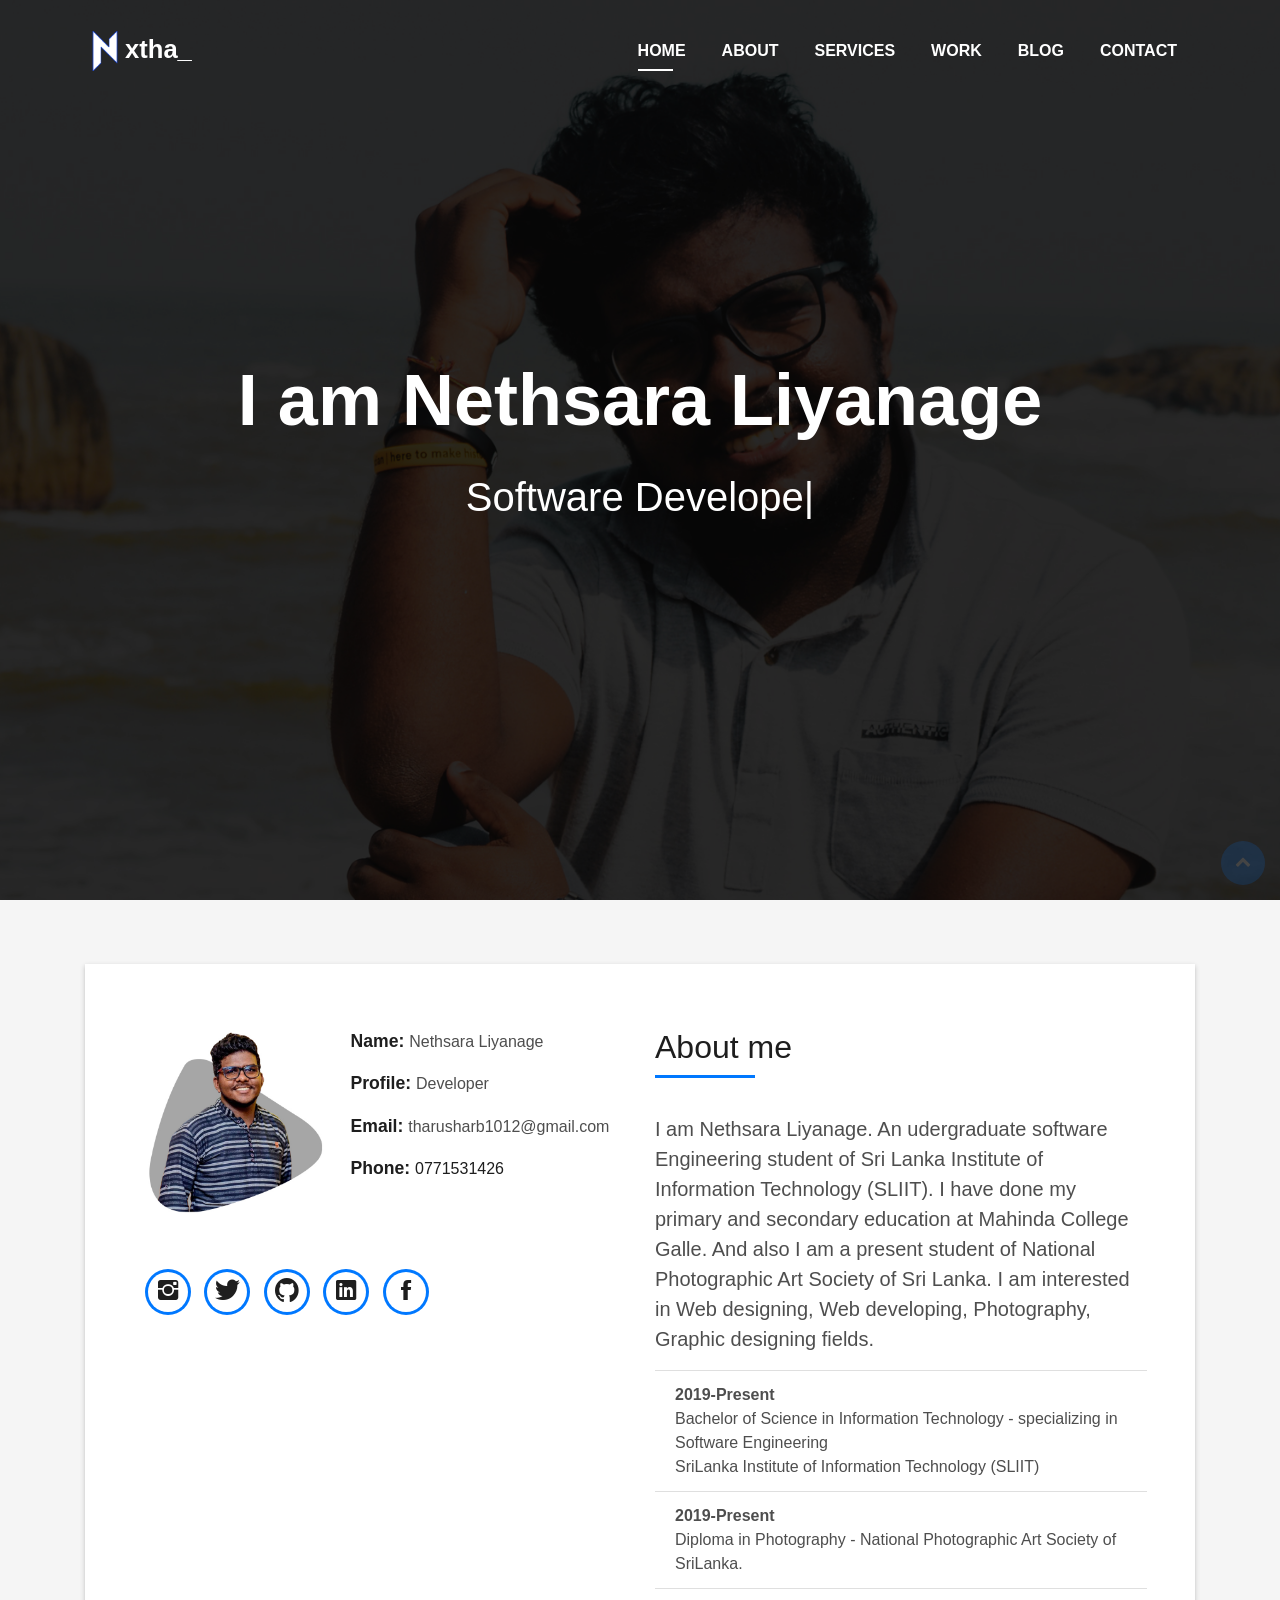
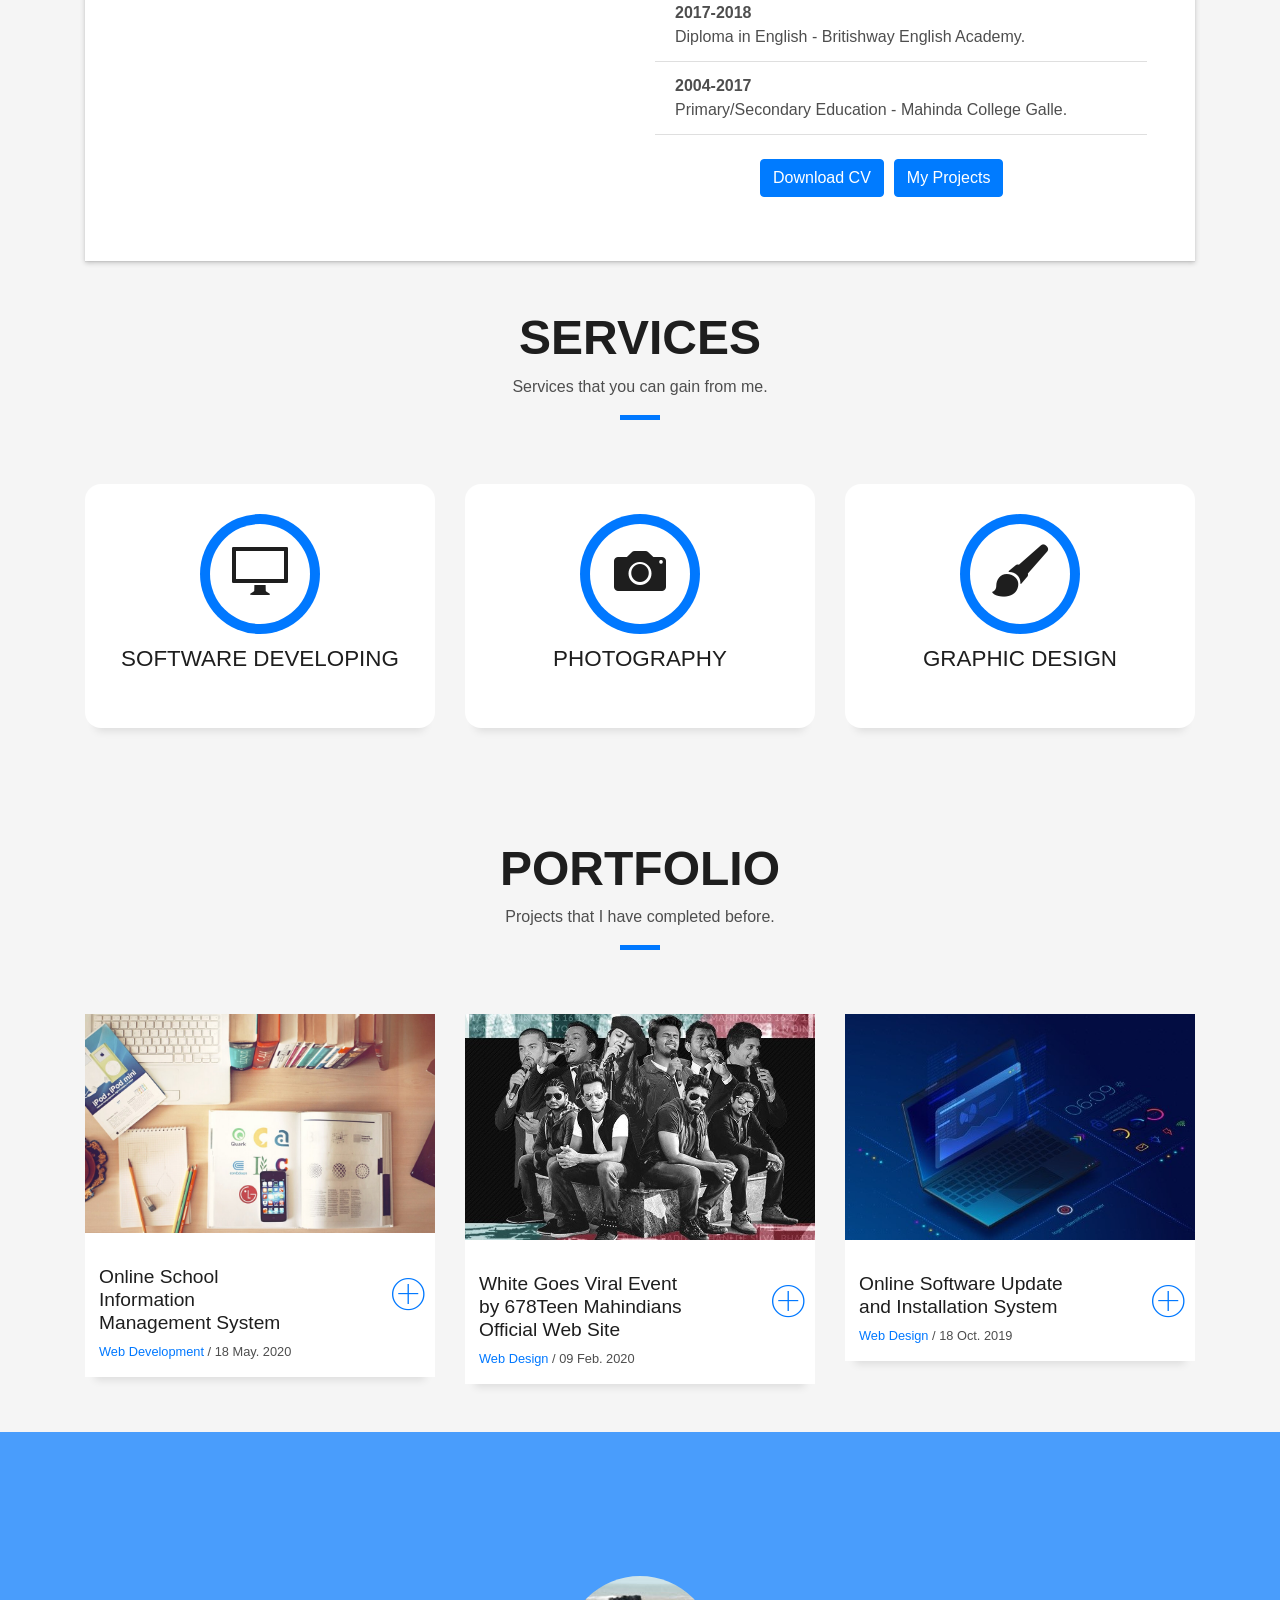
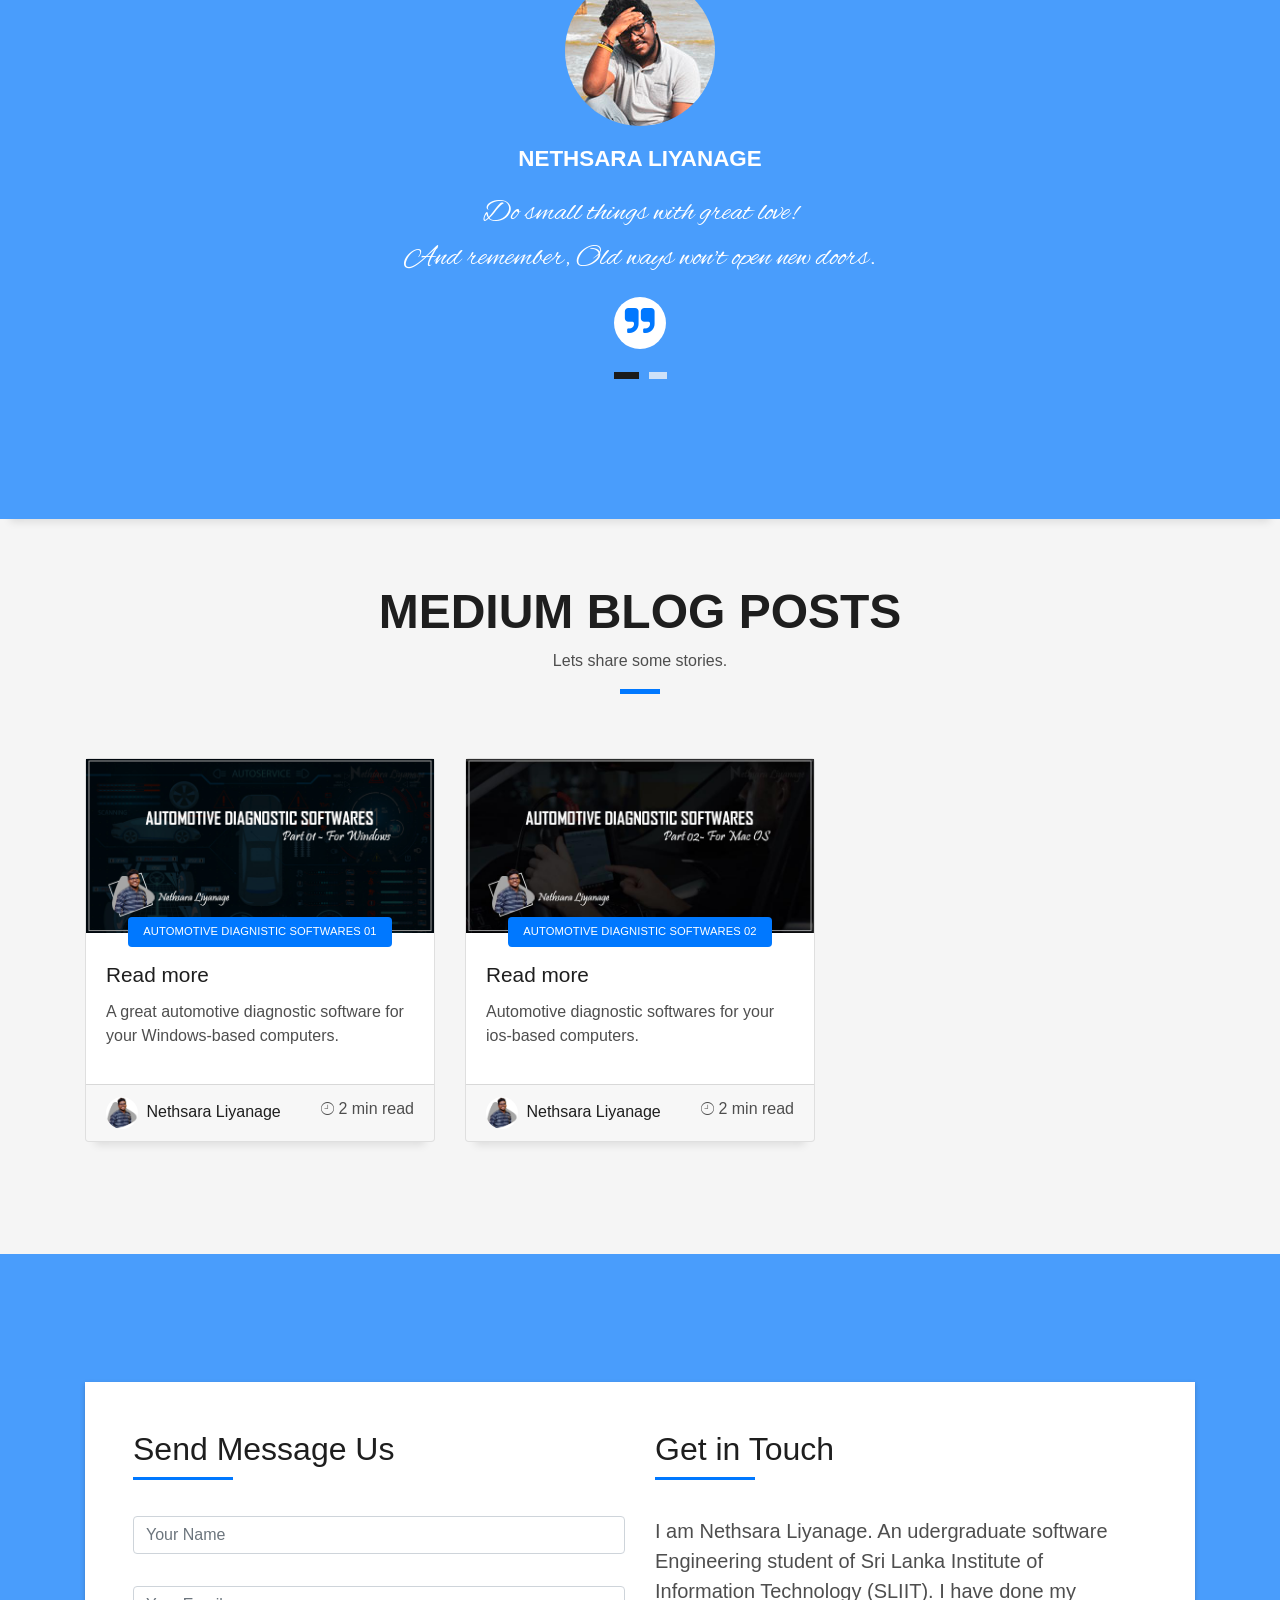
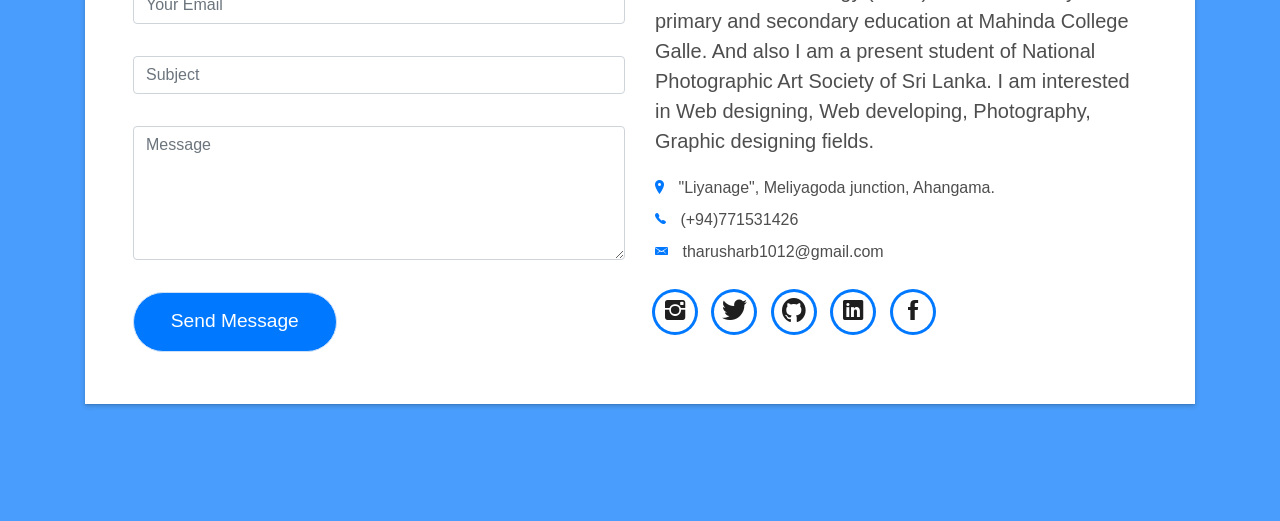
==== commit 98b6e443: "tel/email" ====
--- a/index.html
+++ b/index.html
@@ -108,8 +108,8 @@
                     <div class="about-info">
                       <p><span class="title-s">Name: </span> <span>Nethsara Liyanage</span></p>
                       <p><span class="title-s">Profile: </span> <span>Developer</span></p>
-                      <p><span class="title-s">Email: </span> <span>tharusharb1012@gmail.com</span></p>
-                      <p><span class="title-s">Phone: </span> <span><a href="">(+94)771531426</a></span></p>
+                      <p><span class="title-s">Email: </span> <span><a href="mailto:tharusharb1012@gmail.com"></a>tharusharb1012@gmail.com</span></p>
+                      <p><span class="title-s">Phone: </span> <span><a href="tel:0771531426">0771531426</a></span></p>
                     </div>
                   </div>
                   <div class="socials" style="margin-left: 30px;">
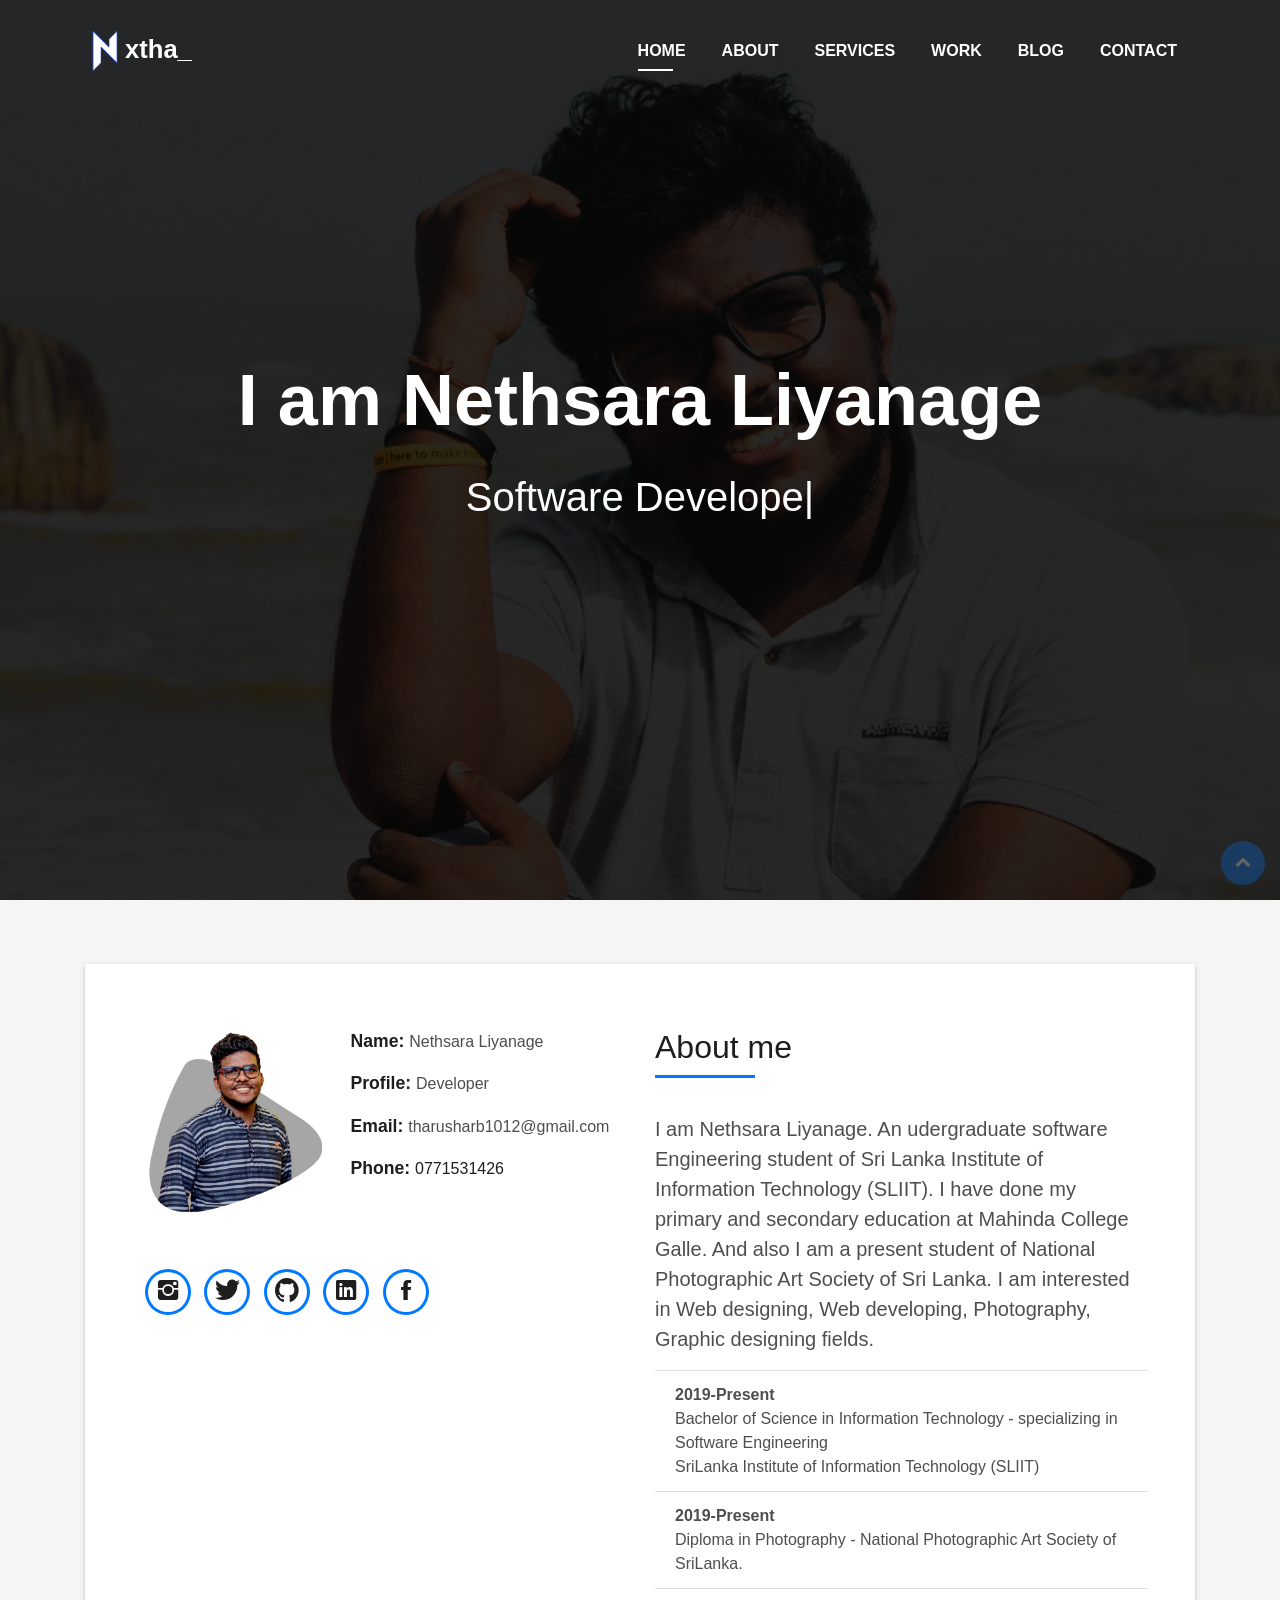
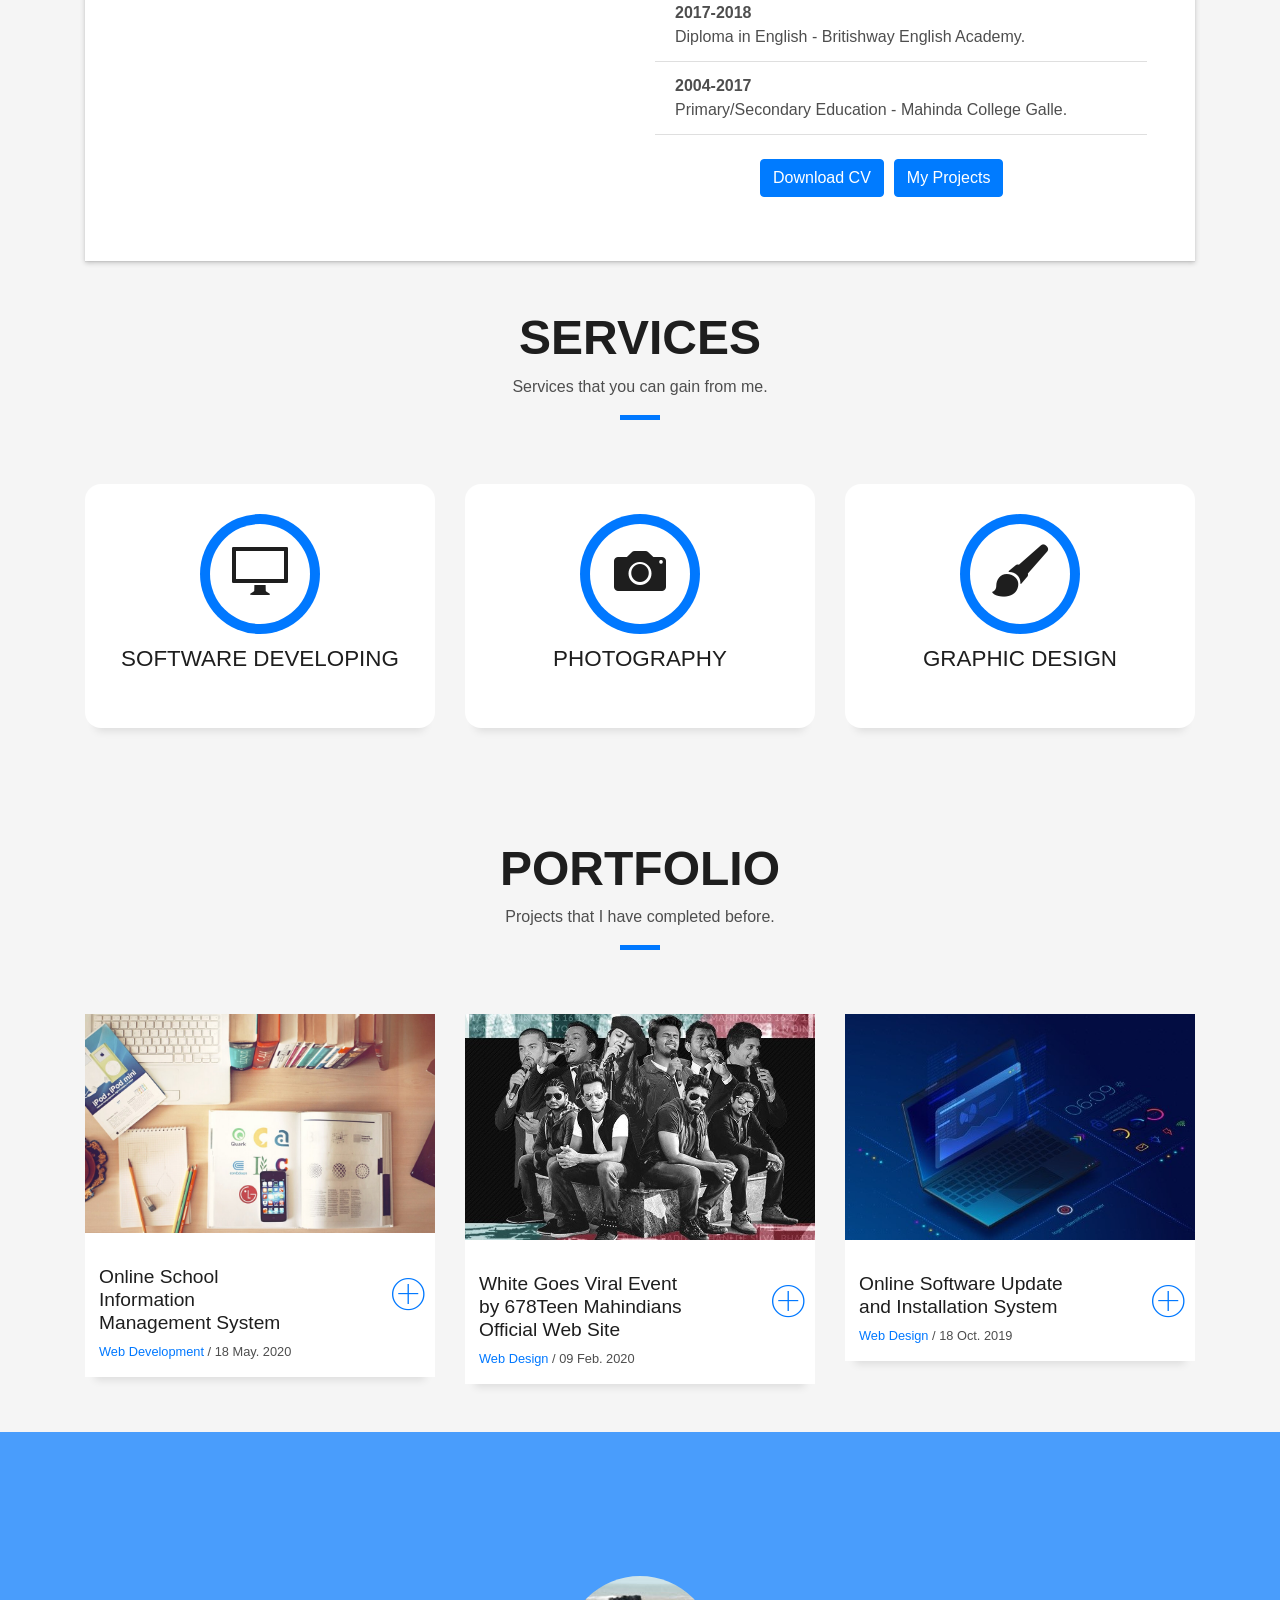
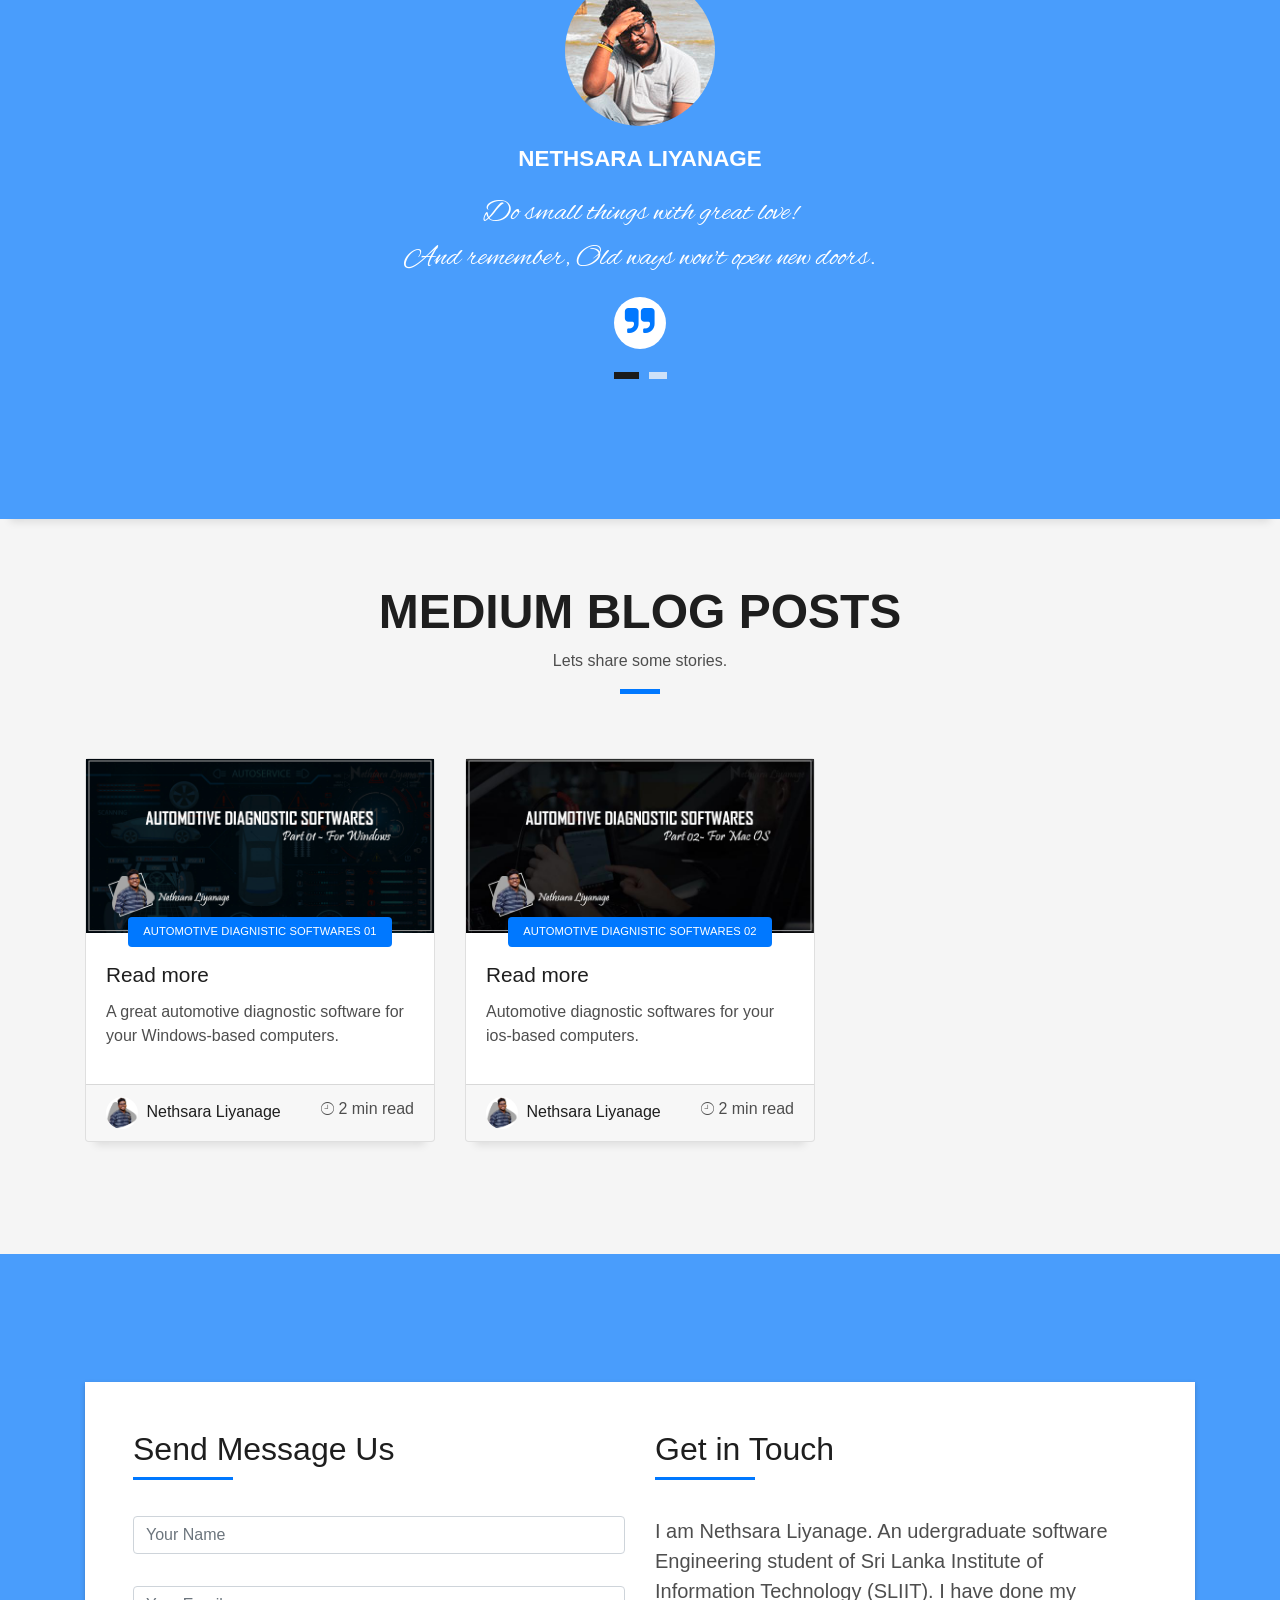
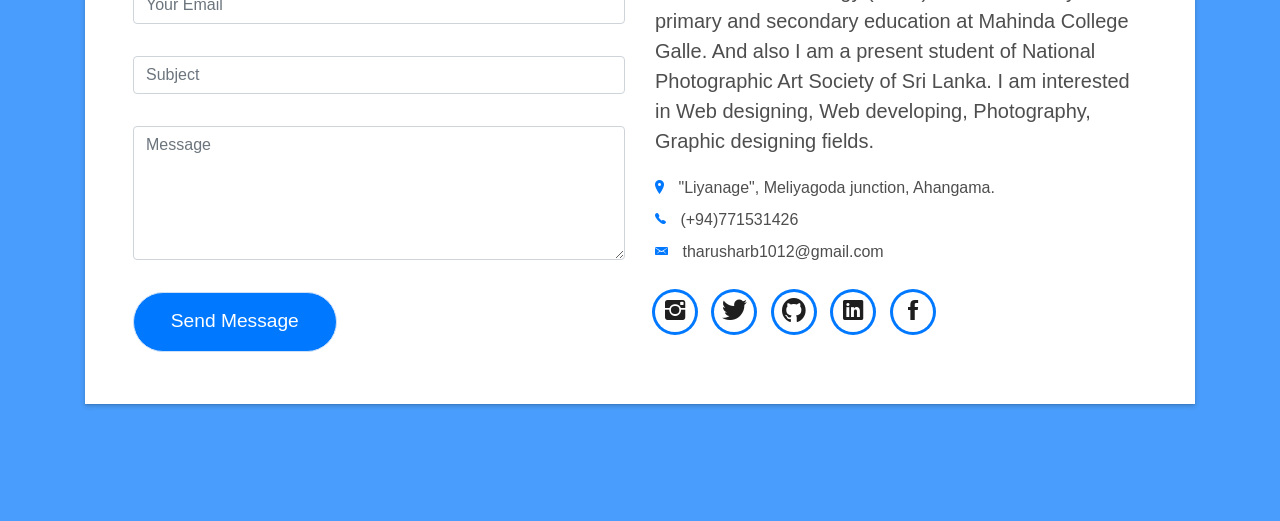
==== commit 728ba7ec: "Update index.html" ====
--- a/index.html
+++ b/index.html
@@ -24,7 +24,7 @@
   <link href="https://fonts.googleapis.com/css2?family=Alex+Brush&display=swap" rel="stylesheet">
 
   <!--Linkedin-->
-  <script src="https://platform.linkedin.com/badges/js/profile.js" async defer type="text/javascript"></script>
+<!--   <script src="https://platform.linkedin.com/badges/js/profile.js" async defer type="text/javascript"></script> -->
 
   <!-- Main Stylesheet File -->
   <link href="css/style.css" rel="stylesheet">
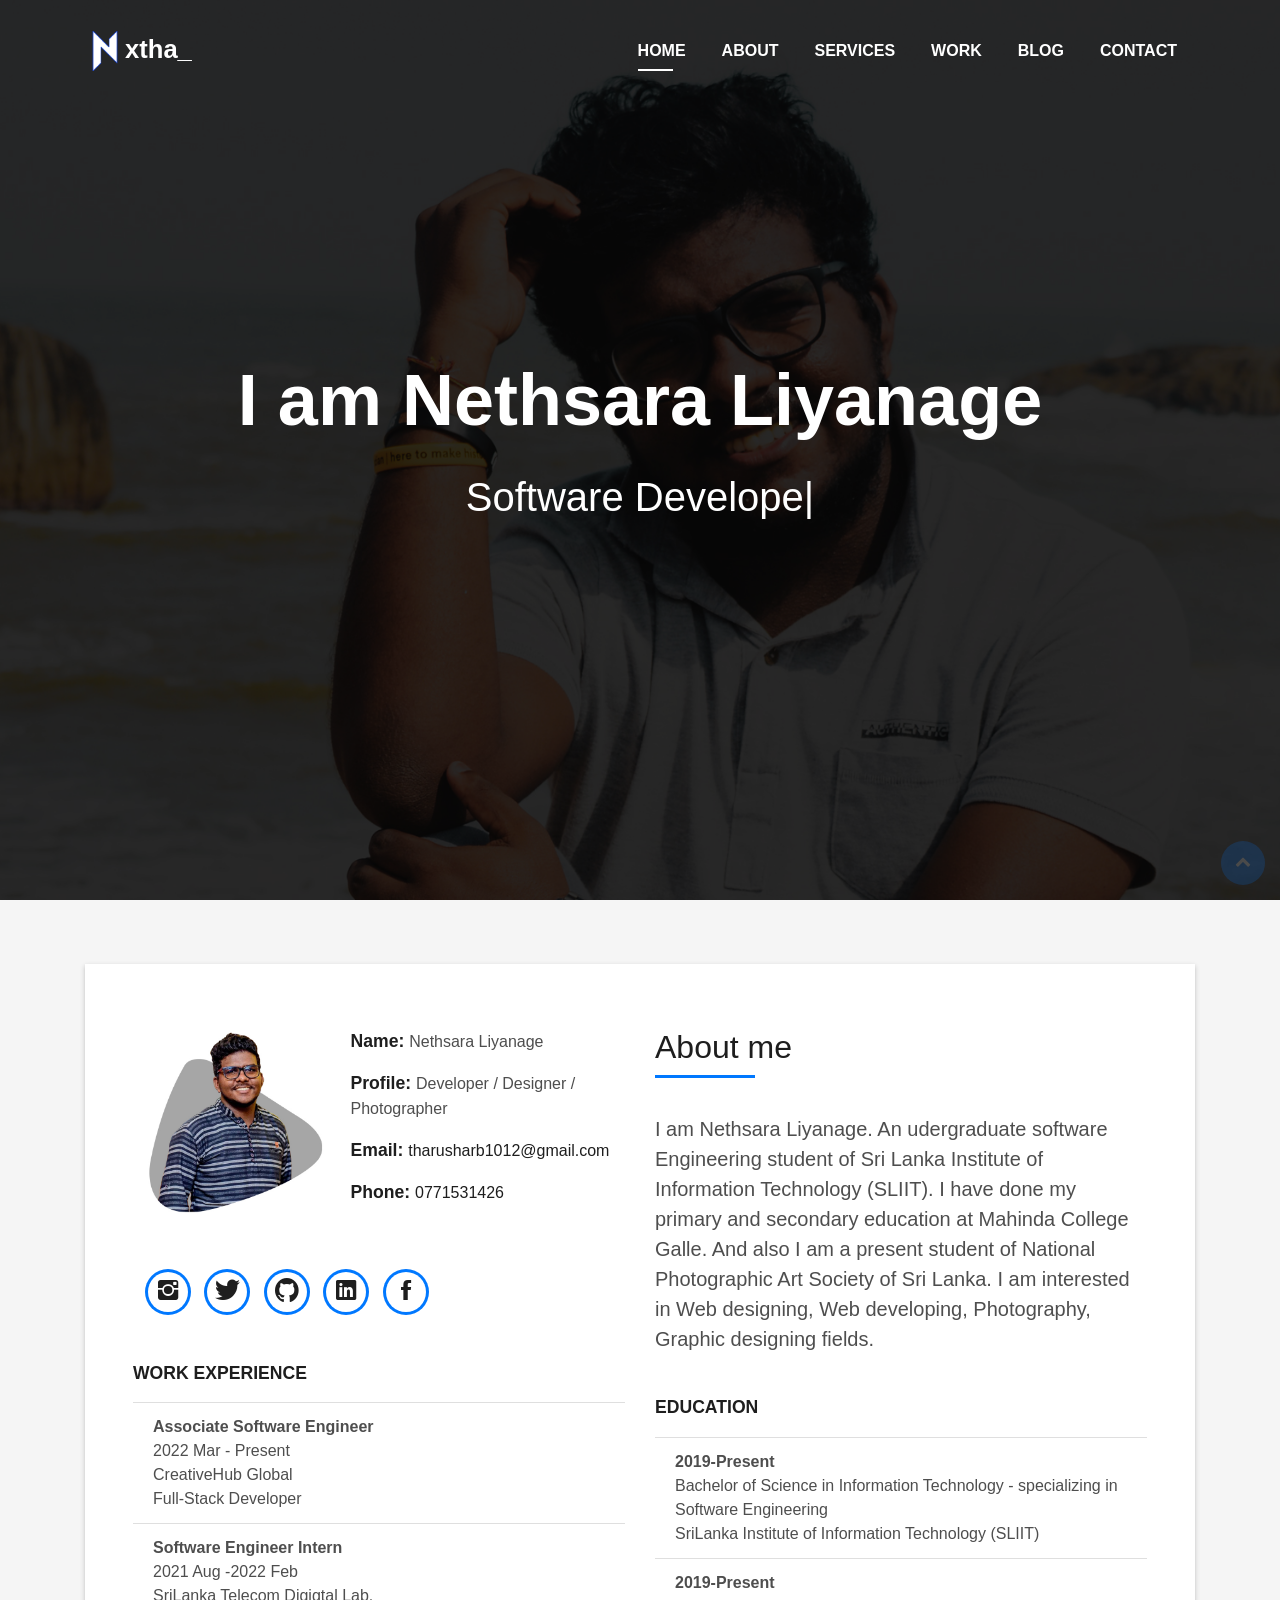
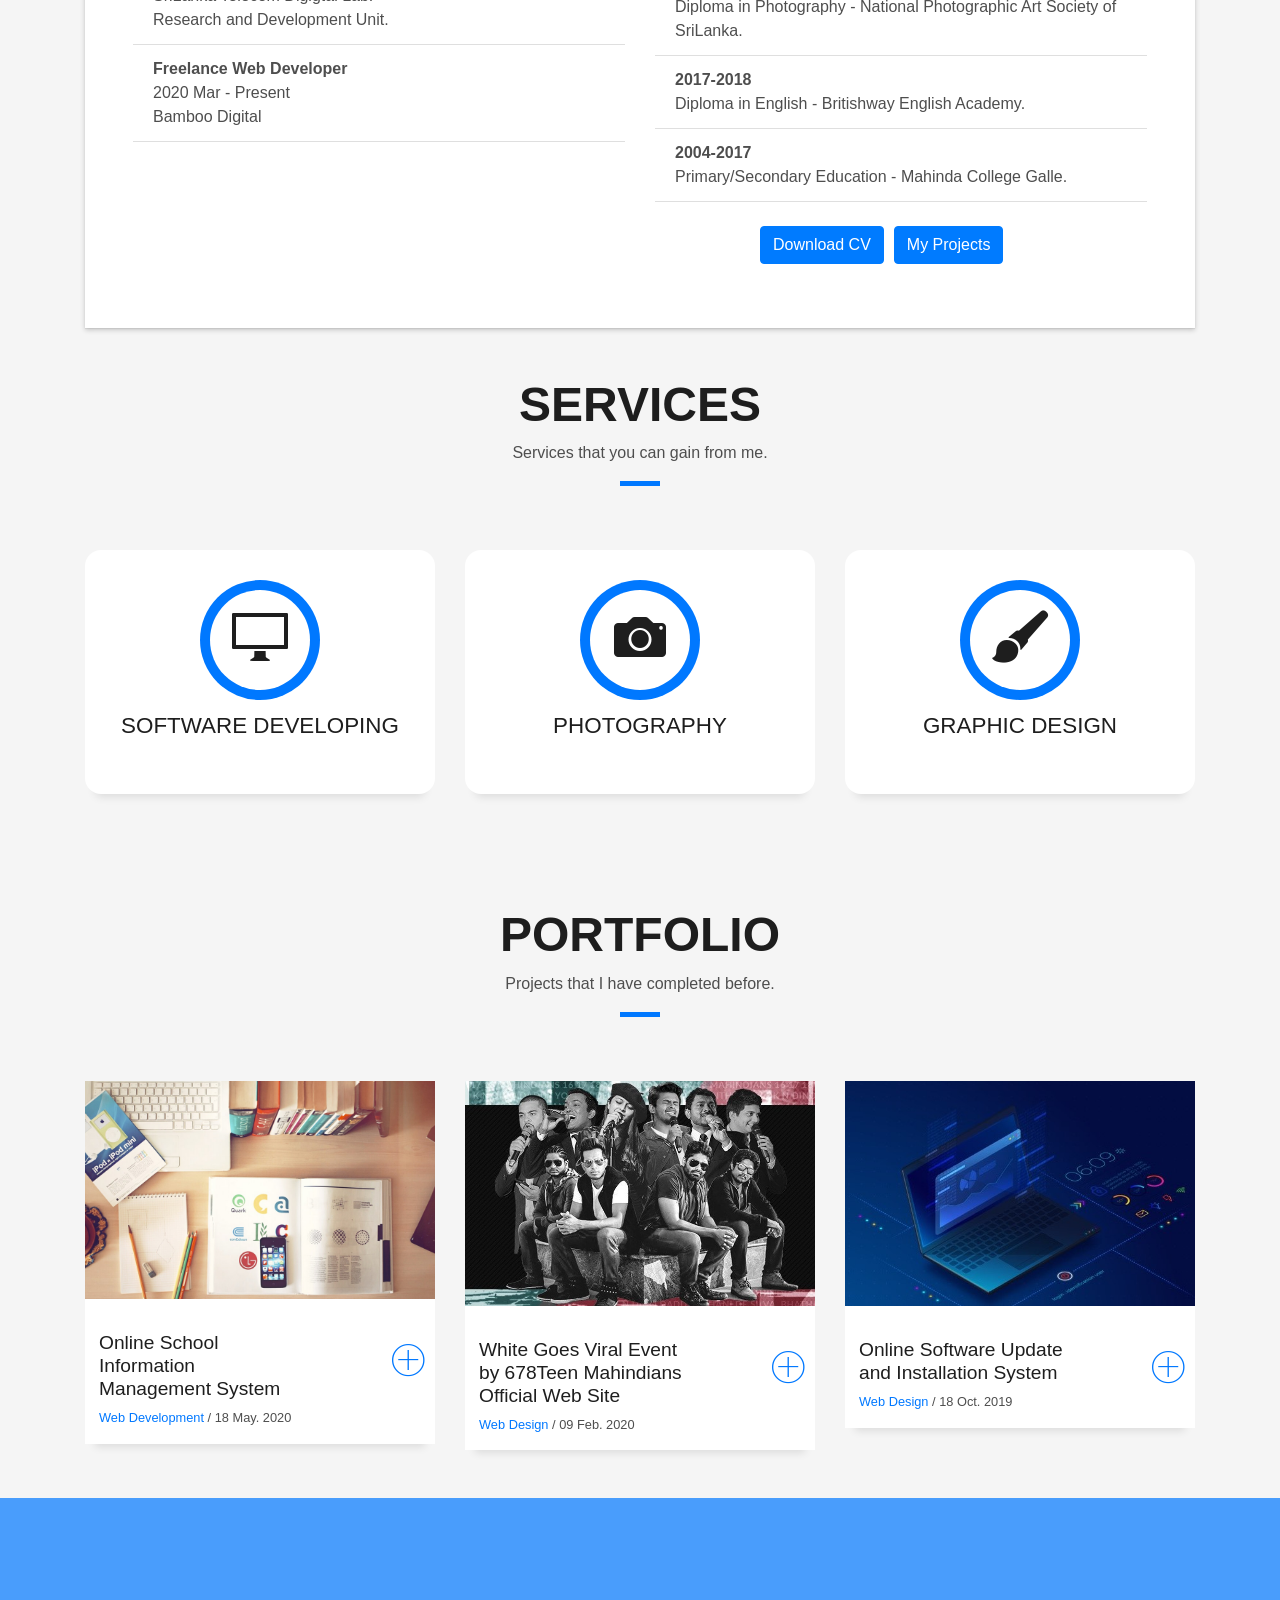
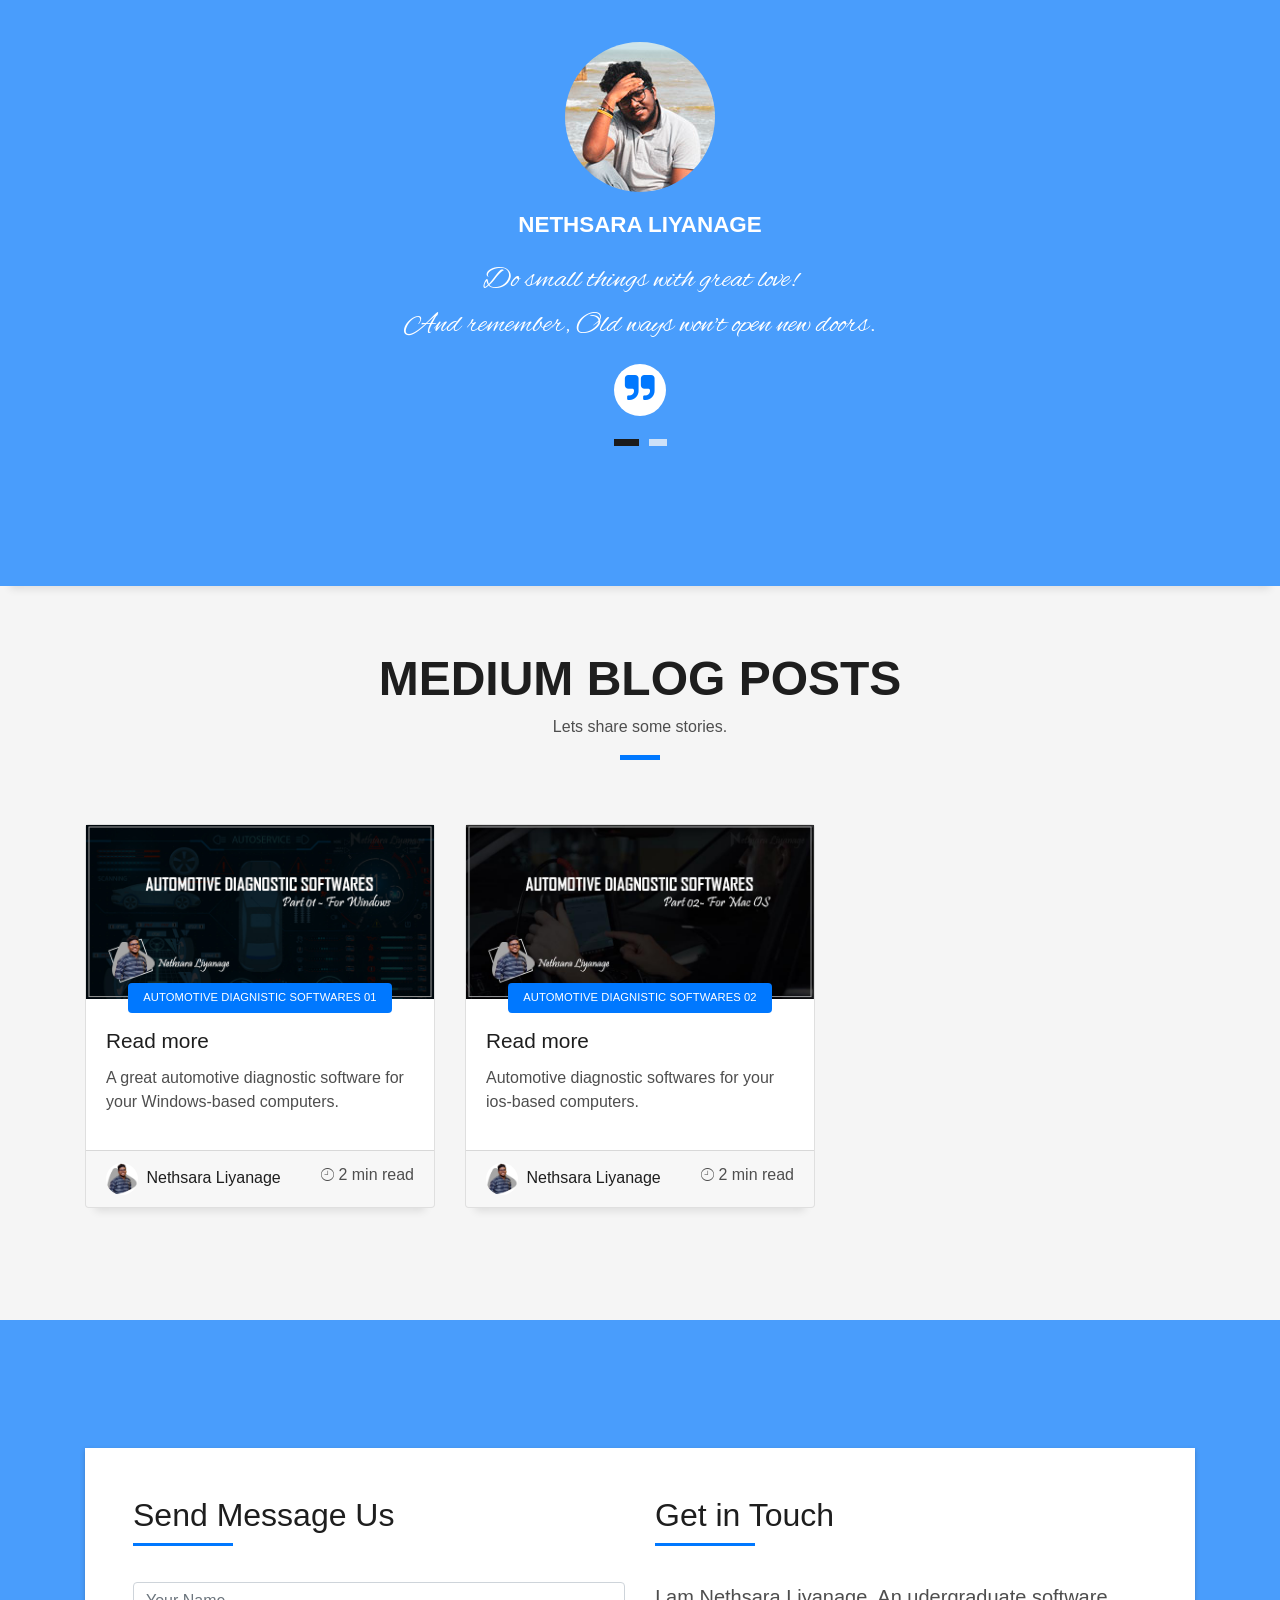
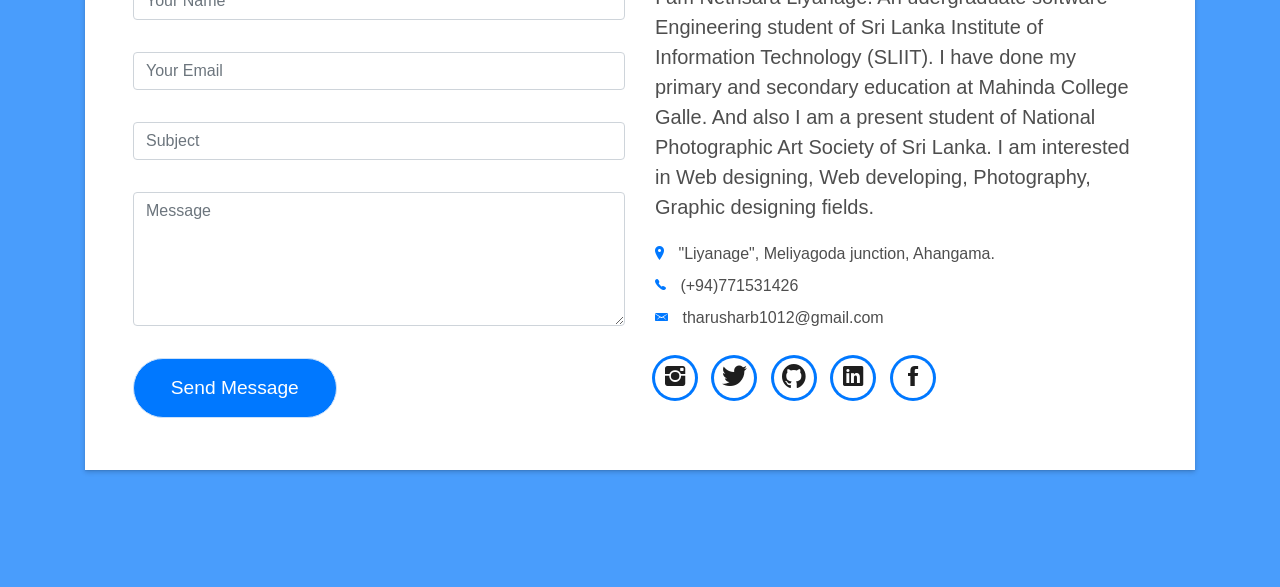
==== commit 9c38e313: "photography site" ====
--- a/index.html
+++ b/index.html
@@ -24,7 +24,9 @@
   <link href="https://fonts.googleapis.com/css2?family=Alex+Brush&display=swap" rel="stylesheet">
 
   <!--Linkedin-->
-<!--   <script src="https://platform.linkedin.com/badges/js/profile.js" async defer type="text/javascript"></script> -->
+  <!-- <script src="https://platform.linkedin.com/badges/js/profile.js" async defer type="text/javascript"></script> -->
+
+  
 
   <!-- Main Stylesheet File -->
   <link href="css/style.css" rel="stylesheet">
@@ -107,14 +109,14 @@
                   <div class="col-sm-6 col-md-7">
                     <div class="about-info">
                       <p><span class="title-s">Name: </span> <span>Nethsara Liyanage</span></p>
-                      <p><span class="title-s">Profile: </span> <span>Developer</span></p>
-                      <p><span class="title-s">Email: </span> <span><a href="mailto:tharusharb1012@gmail.com"></a>tharusharb1012@gmail.com</span></p>
+                      <p><span class="title-s">Profile: </span> <span> Developer /  Designer / Photographer</span></p>
+                      <p><span class="title-s">Email: </span> <span><a href="mailto:tharusharb1012@gmail.com">tharusharb1012@gmail.com</a></span></p>
                       <p><span class="title-s">Phone: </span> <span><a href="tel:0771531426">0771531426</a></span></p>
                     </div>
                   </div>
                   <div class="socials" style="margin-left: 30px;">
                     <ul>
-                      <li><a href="https://www.instagram.com/_nxtha__"><span class="ico-circle"><i class="ion-social-instagram"></i></span></a></li>
+                      <li><a href="https://www.instagram.com/nxtha.__/"><span class="ico-circle"><i class="ion-social-instagram"></i></span></a></li>
                       <li><a href="https://twitter.com/_nXtha_"><span class="ico-circle"><i class="ion-social-twitter"></i></span></a></li>
                       <li><a href="https://github.com/nethsaraliyanage"><span class="ico-circle"><i class="ion-social-github"></i></span></a></li>
                       <li><a href="https://www.linkedin.com/in/nethsara-liyanage"><span class="ico-circle"><i class="ion-social-linkedin"></i></span></a></li>
@@ -123,38 +125,24 @@
                   </div>
                 </div>
                 <div class="skill-mf">
-                  <p class="title-s"></p>
-                  <!-- <span>HTML</span> <span class="pull-right">85%</span>
-                  <div class="progress">
-                    <div class="progress-bar" role="progressbar" style="width: 85%;" aria-valuenow="85" aria-valuemin="0"
-                      aria-valuemax="100"></div>
-                  </div>
-                  <span>CSS3</span> <span class="pull-right">75%</span>
-                  <div class="progress">
-                    <div class="progress-bar" role="progressbar" style="width: 75%" aria-valuenow="75" aria-valuemin="0"
-                      aria-valuemax="100"></div>
-                  </div>
-                  <span>PHP</span> <span class="pull-right">65%</span>
-                  <div class="progress">
-                    <div class="progress-bar" role="progressbar" style="width: 65%" aria-valuenow="50" aria-valuemin="0"
-                      aria-valuemax="100"></div>
-                  </div>
-                  <span>JAVASCRIPT</span> <span class="pull-right">60%</span>
-                  <div class="progress">
-                    <div class="progress-bar" role="progressbar" style="width: 60%" aria-valuenow="90" aria-valuemin="0"
-                      aria-valuemax="100"></div>
-                  </div>
-                  <span>Java</span> <span class="pull-right">80%</span>
-                  <div class="progress">
-                    <div class="progress-bar" role="progressbar" style="width: 80%" aria-valuenow="50" aria-valuemin="0"
-                      aria-valuemax="100"></div>
-                  </div>
-                  <span>C</span> <span class="pull-right">75%</span>
-                  <div class="progress">
-                    <div class="progress-bar" role="progressbar" style="width: 75%" aria-valuenow="90" aria-valuemin="0"
-                      aria-valuemax="100"></div>
-                  </div> -->
-
+                  <br>
+                  <p class="title-s">WORK EXPERIENCE</p>
+                  <ul class="list-group list-group-flush">
+                    <ul class="list-group">
+                      <li class="list-group-item">
+                        <b>Associate Software Engineer</b> <br> 2022 Mar - Present <br> CreativeHub Global <br> Full-Stack Developer
+                      </li>
+                      <li class="list-group-item">
+                        <b>Software Engineer Intern</b> <br> 2021 Aug -2022 Feb <br> SriLanka Telecom Digigtal Lab. <br> Research and Development Unit.
+                      </li>
+                      <li class="list-group-item">
+                        <b>Freelance Web Developer</b> <br> 2020 Mar - Present <br> Bamboo Digital
+                      </li>
+                      <!-- <li class="list-group-item">
+                        <b>2004-2017</b> <br>Primary/Secondary Education - Mahinda College Galle.
+                      </li> -->
+                    </ul>
+                  </ul>
                   <div class="badge-base LI-profile-badge" data-locale="en_US" data-size="large" data-theme="light" data-type="HORIZONTAL" data-vanity="nethsara-liyanage" data-version="v1"><a class="badge-base__link LI-simple-link" href="https://lk.linkedin.com/in/nethsara-liyanage?trk=profile-badge"></a></div>
               
                 </div>
@@ -181,6 +169,8 @@
                     Nulla porttitor accumsan
                     tincidunt. Mauris blandit aliquet elit, eget tincidunt nibh pulvinar a.
                   </p-->
+                  <br>
+                  <p class="title-s">EDUCATION</p>
                   <ul class="list-group list-group-flush">
                     <ul class="list-group">
                       <li class="list-group-item">
@@ -255,7 +245,7 @@
         <div class="col-md-4">
           <div class="service-box">
             <div class="service-ico">
-              <a href=""><span class="ico-circle"><i class="ion-camera"></i></span></a>
+              <a href="photography/index.html"><span class="ico-circle"><i class="ion-camera"></i></span></a>
             </div>
             <div class="service-content">
               <h2 class="s-title">Photography</h2>
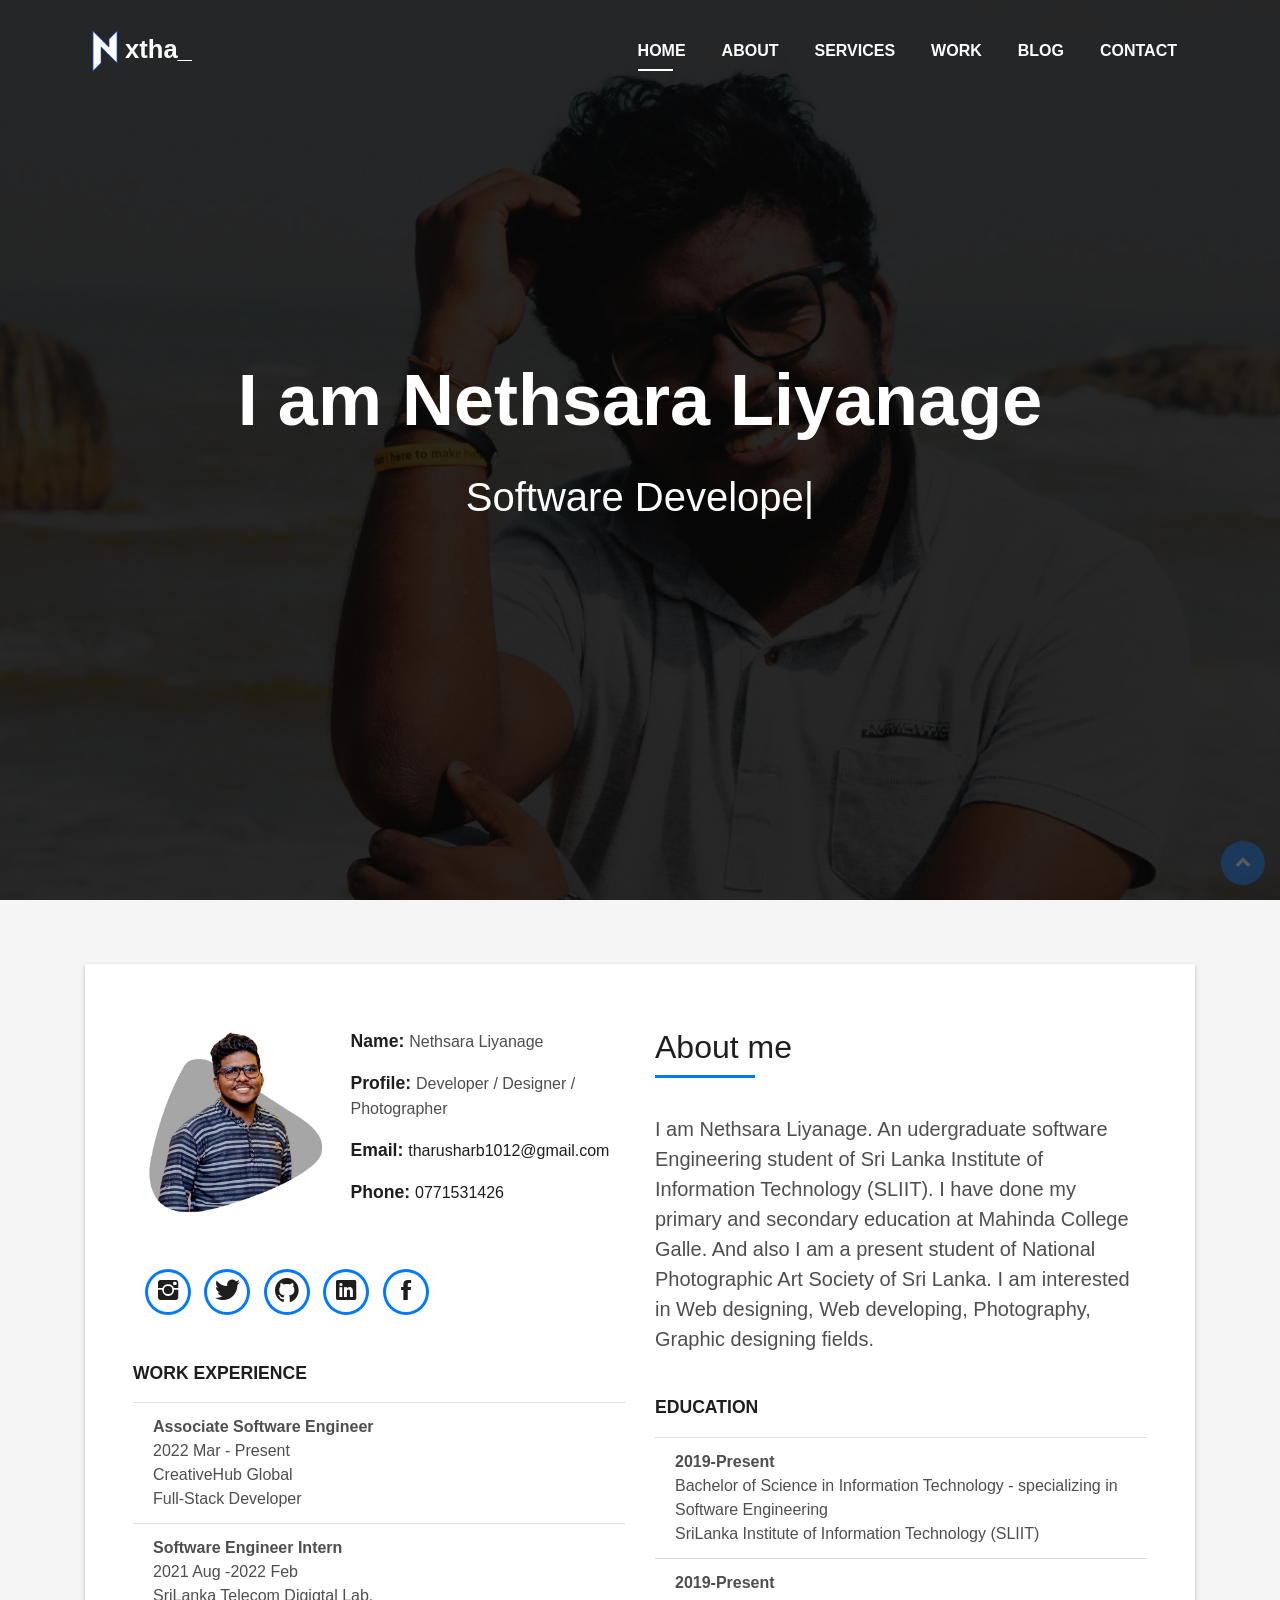
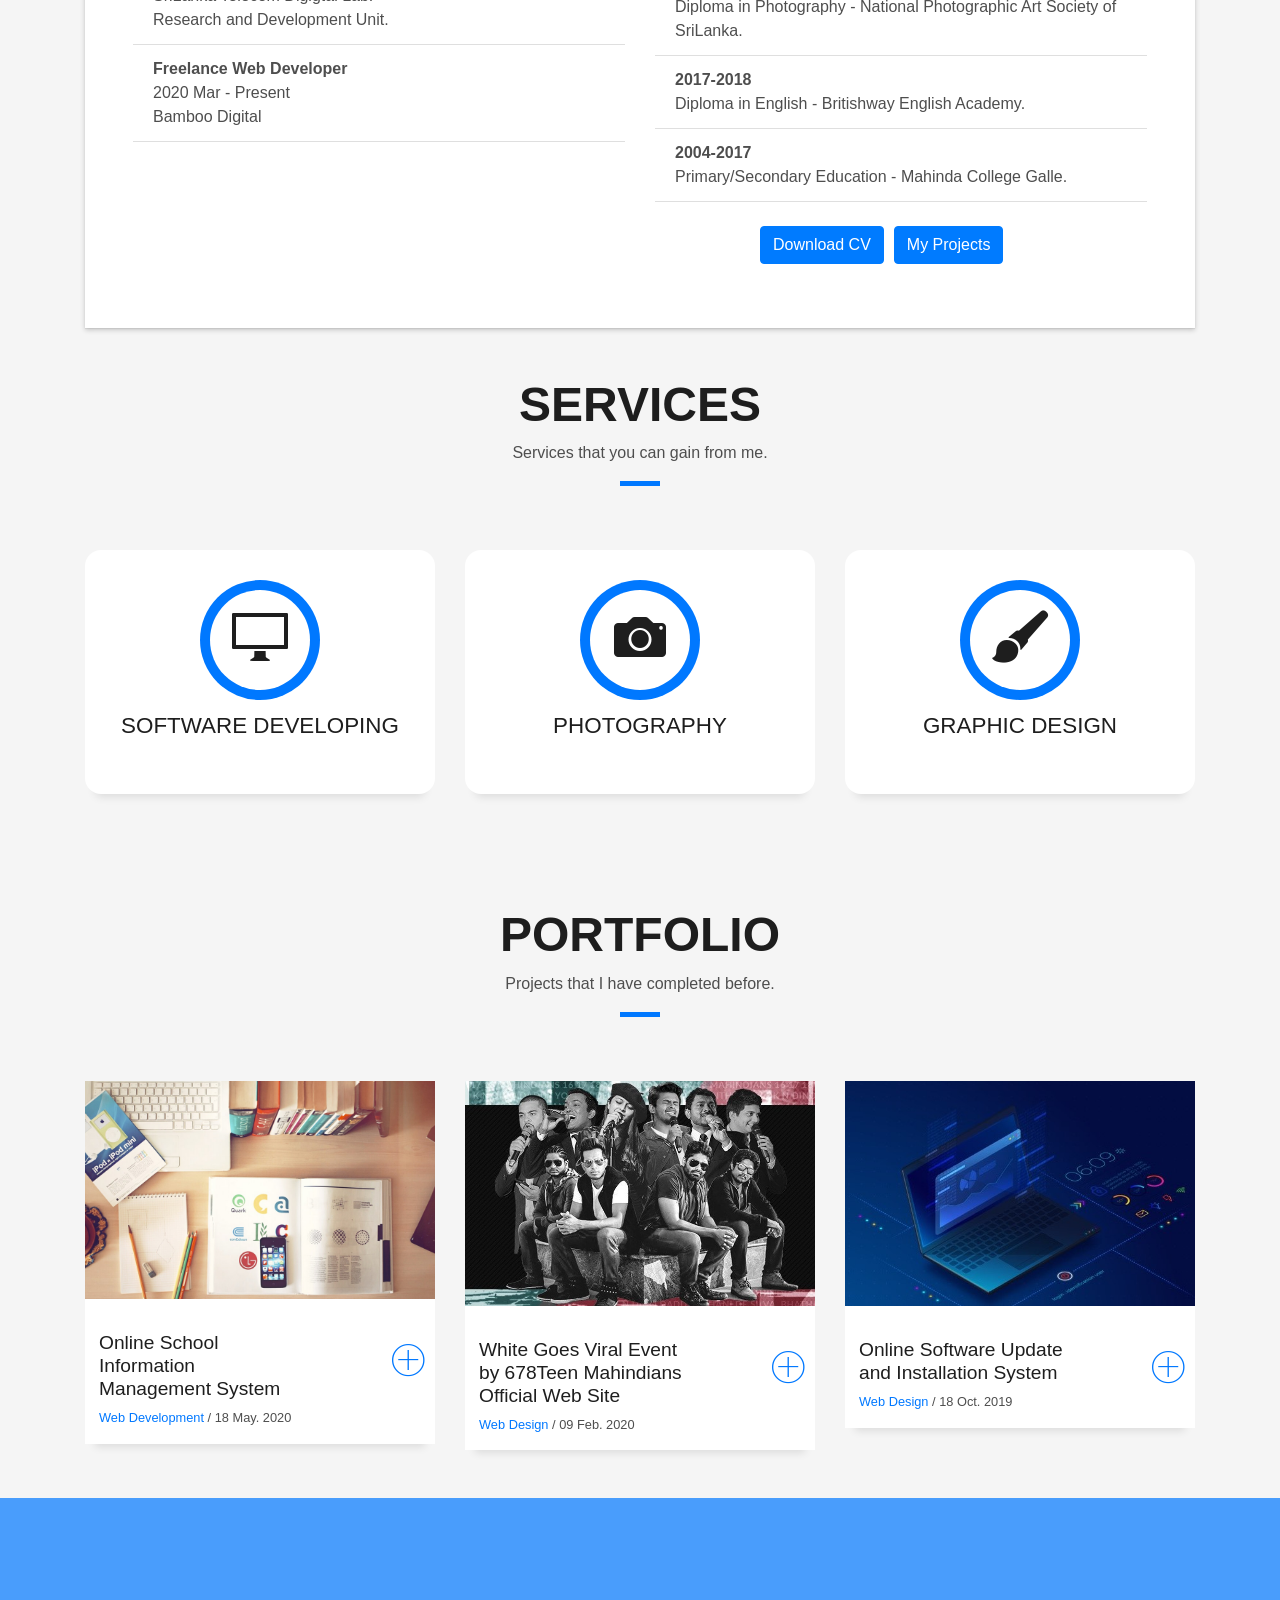
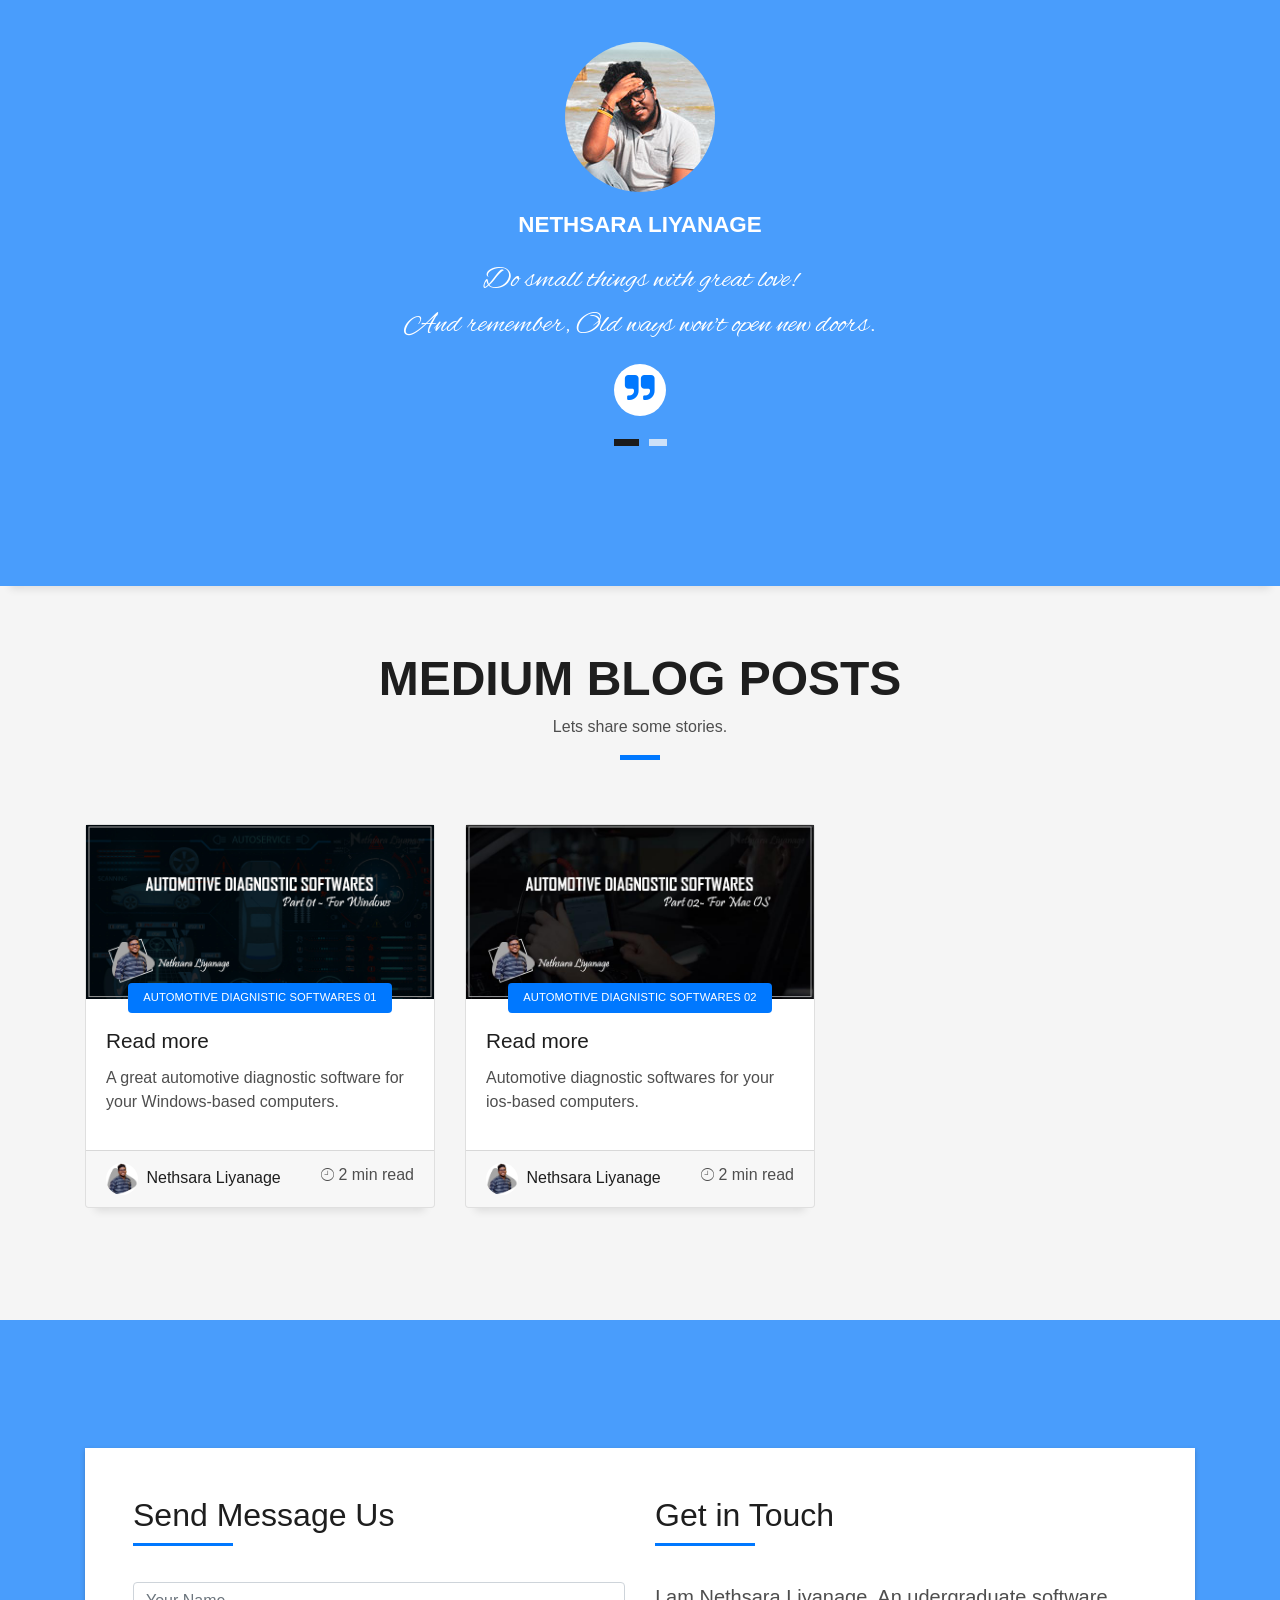
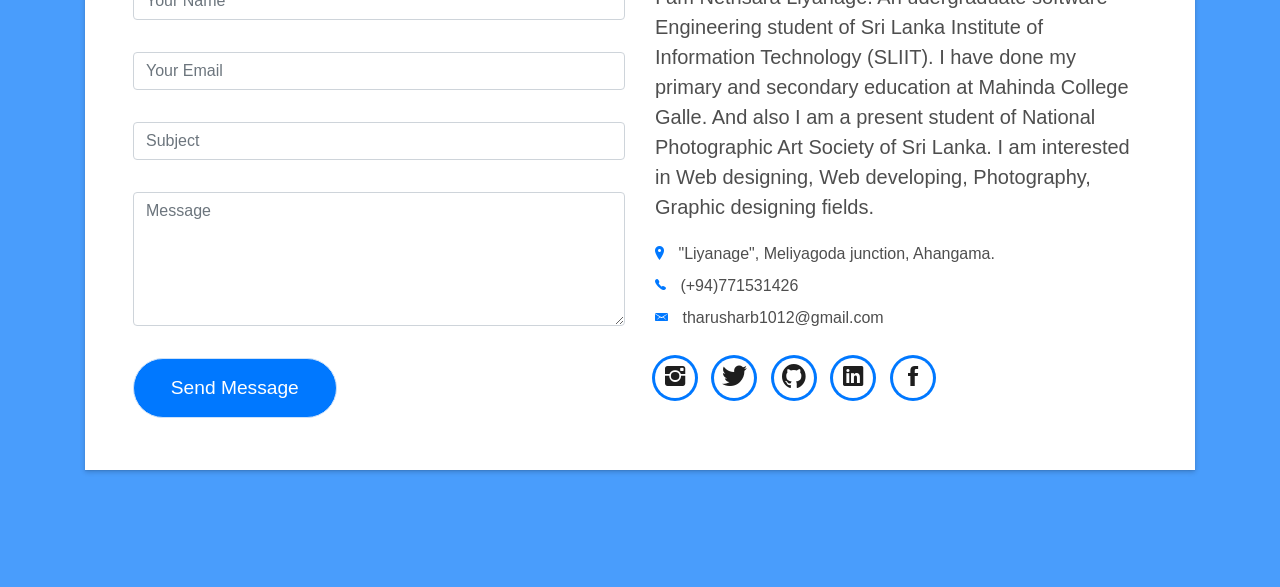
==== commit a9f82322: "photography site 2" ====
--- a/index.html
+++ b/index.html
@@ -24,9 +24,7 @@
   <link href="https://fonts.googleapis.com/css2?family=Alex+Brush&display=swap" rel="stylesheet">
 
   <!--Linkedin-->
-  <!-- <script src="https://platform.linkedin.com/badges/js/profile.js" async defer type="text/javascript"></script> -->
-
-  
+<!--   <script src="https://platform.linkedin.com/badges/js/profile.js" async defer type="text/javascript"></script> -->
 
   <!-- Main Stylesheet File -->
   <link href="css/style.css" rel="stylesheet">
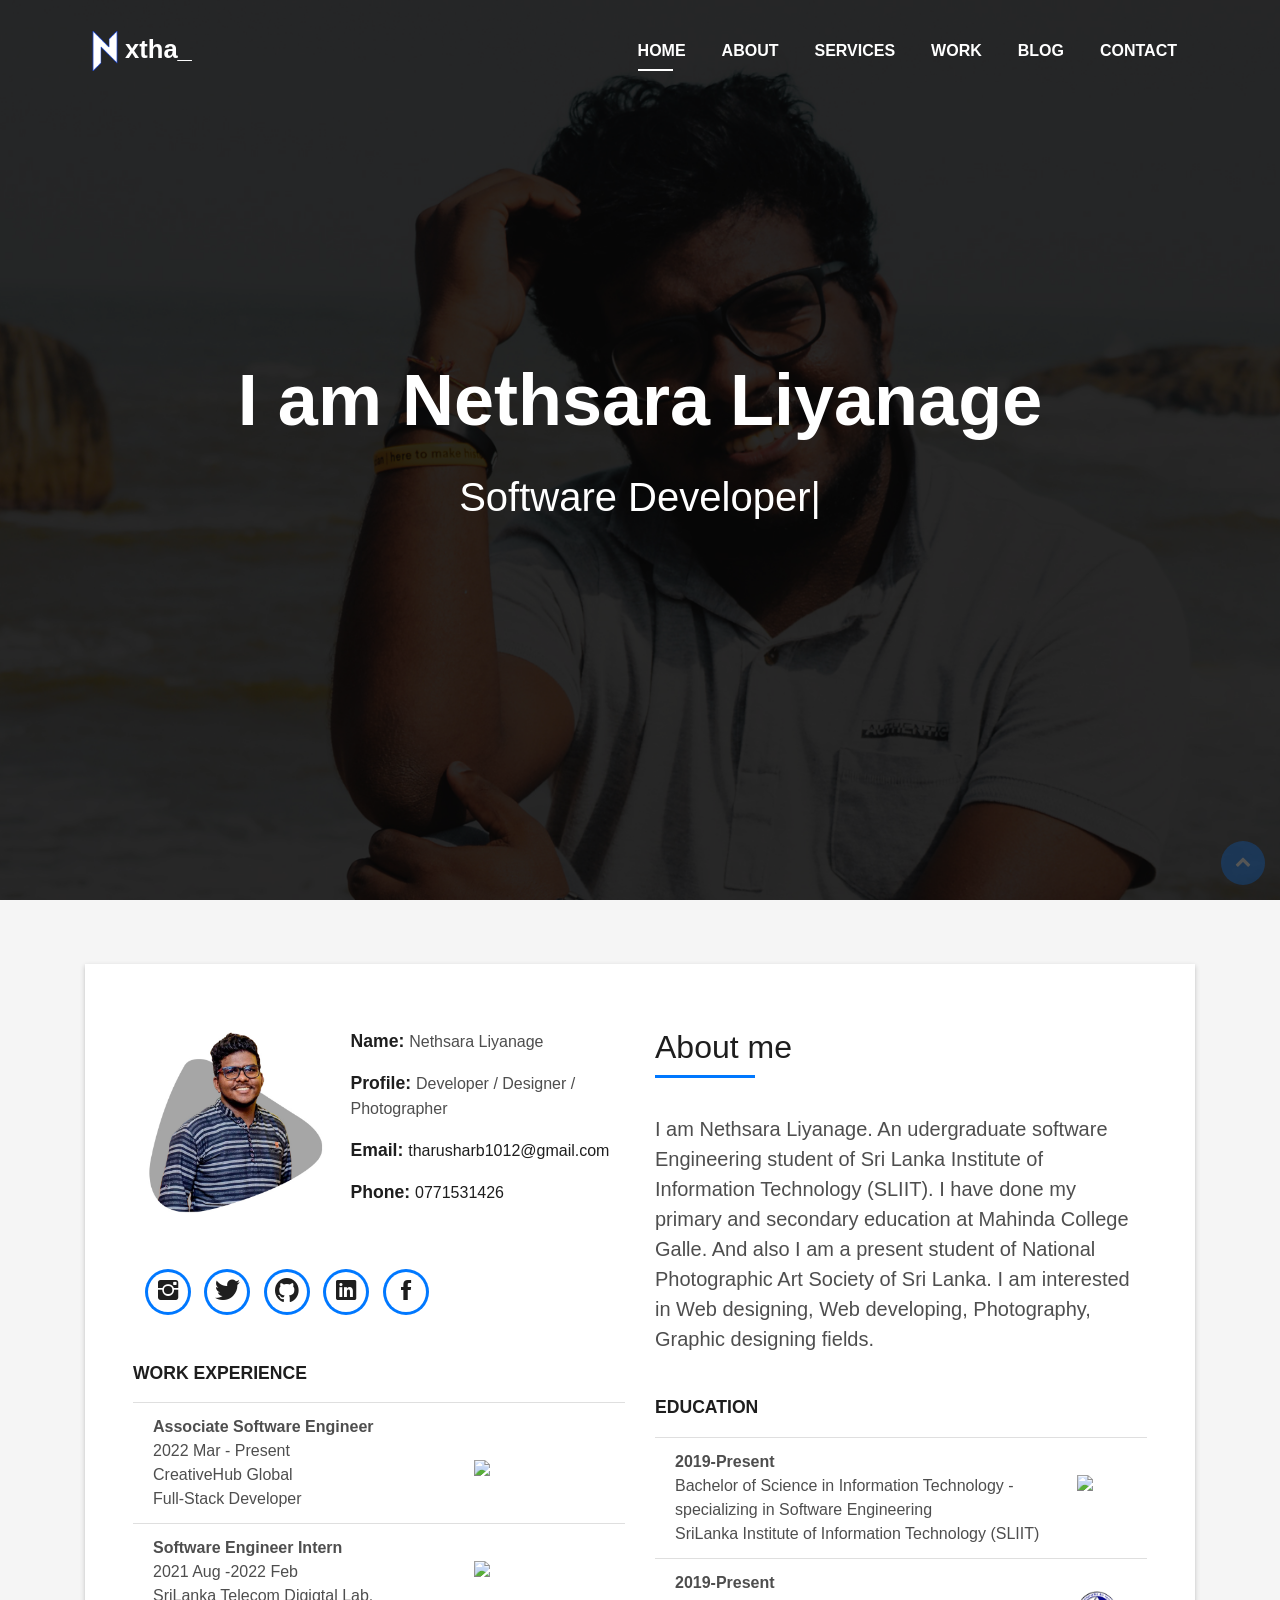
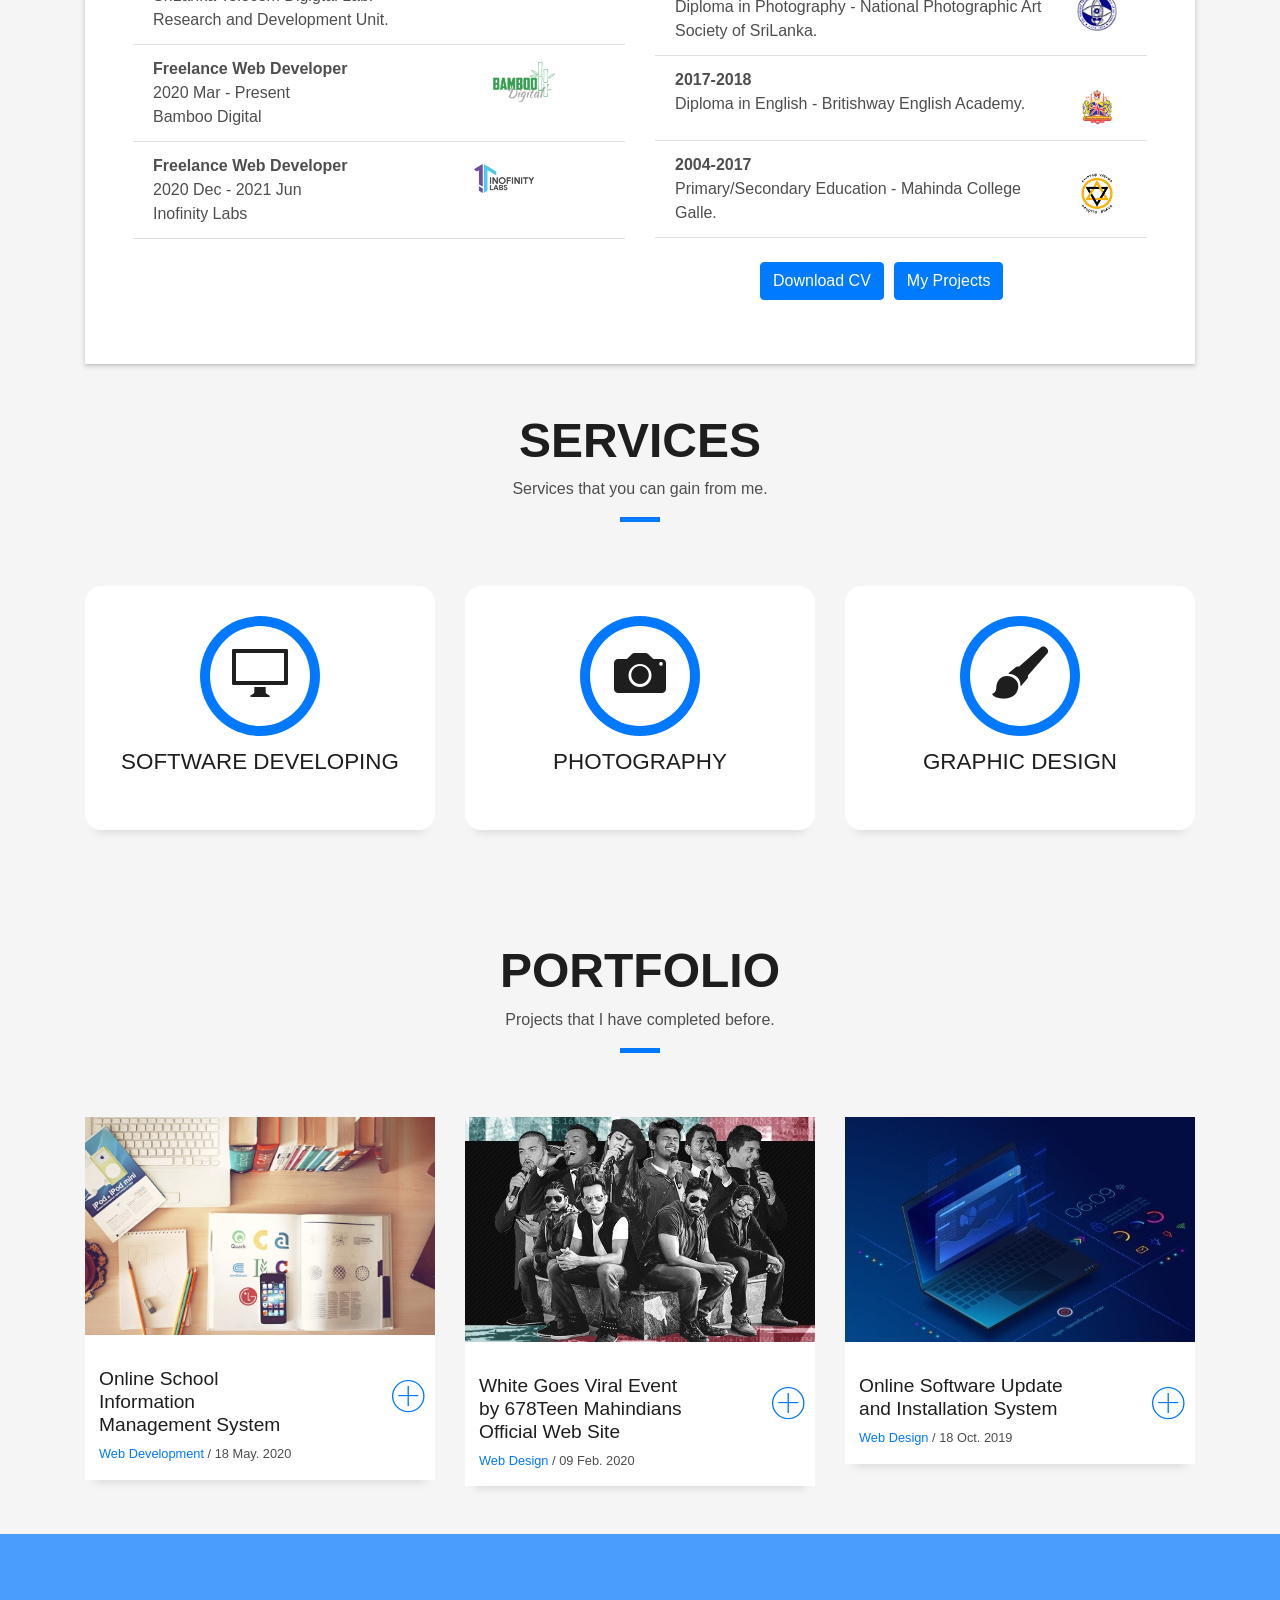
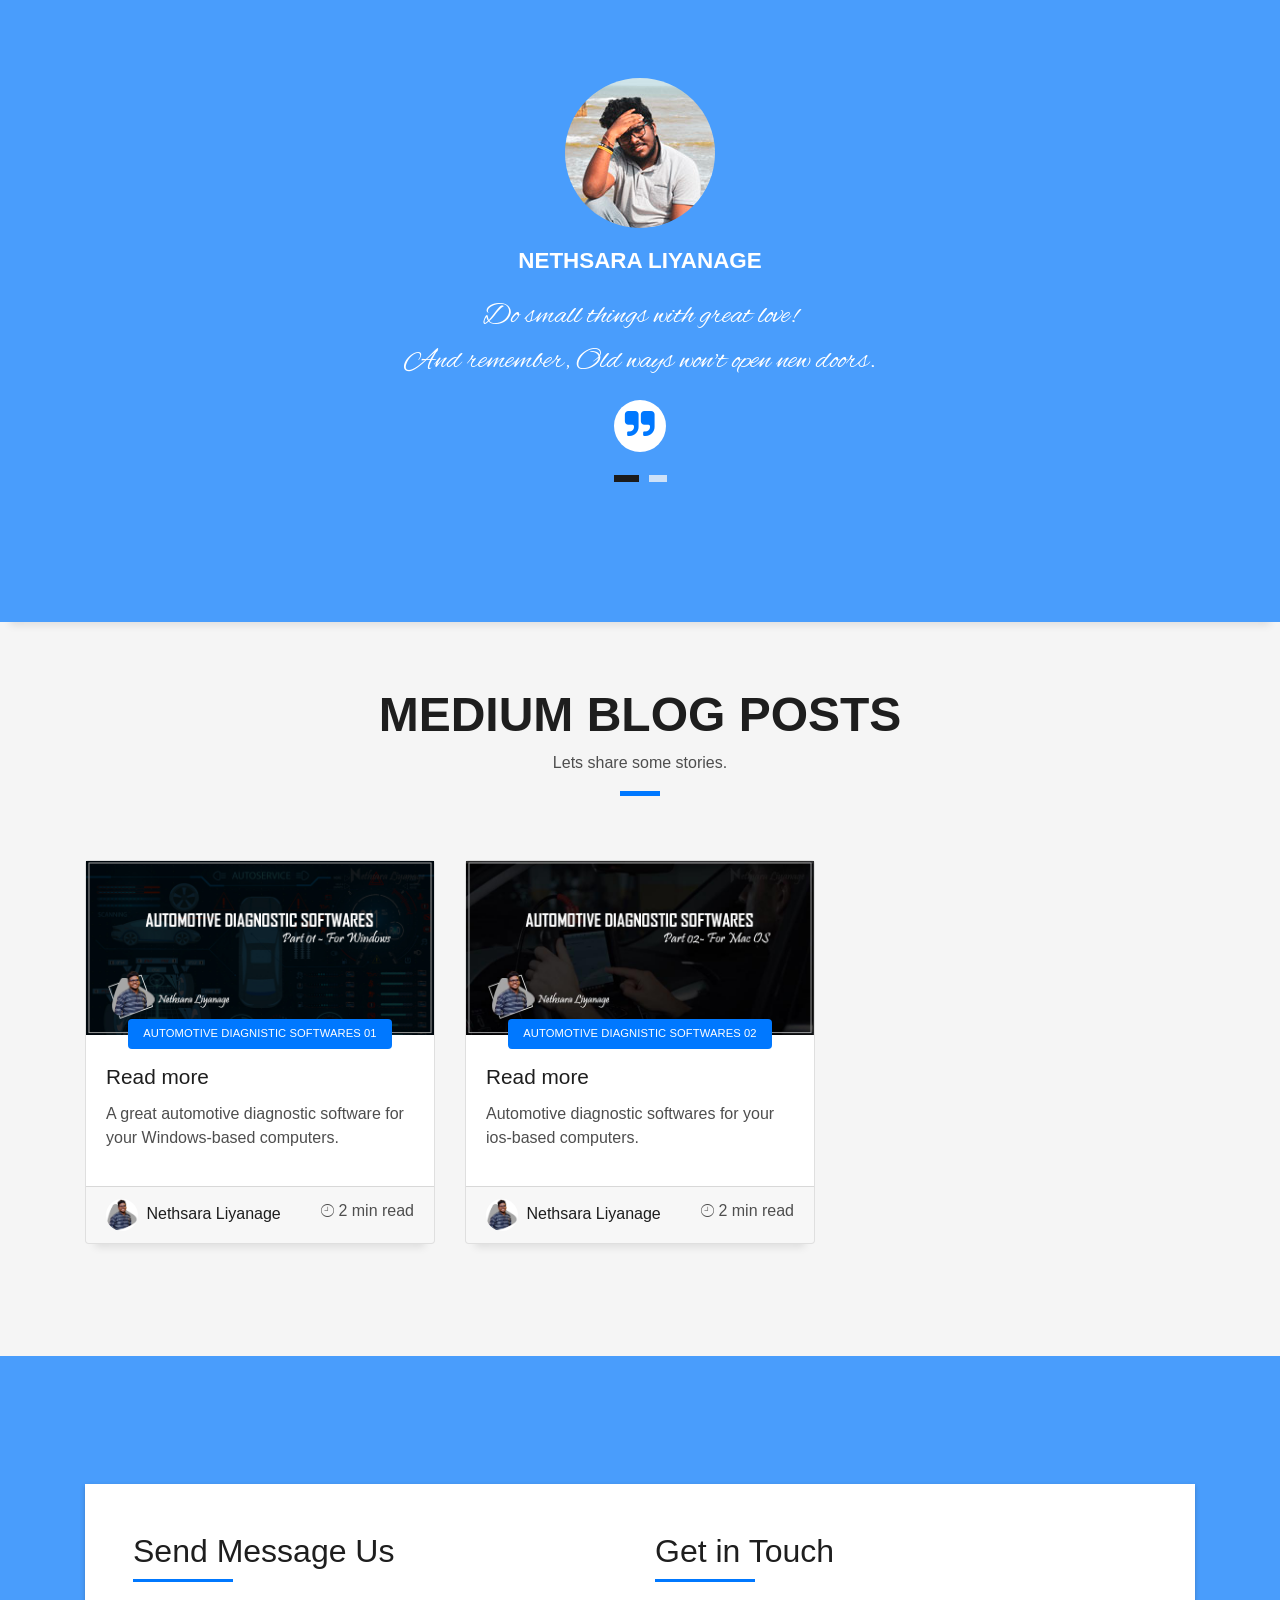
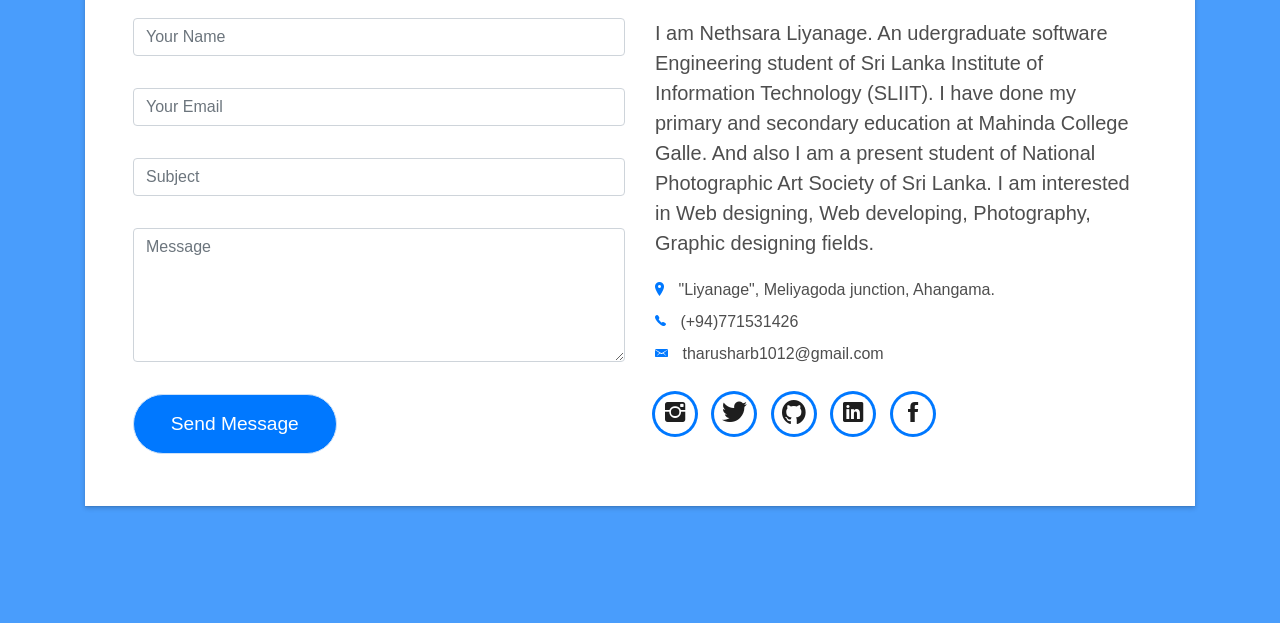
==== commit 2297b68f: "photography site 3" ====
--- a/index.html
+++ b/index.html
@@ -128,13 +128,44 @@
                   <ul class="list-group list-group-flush">
                     <ul class="list-group">
                       <li class="list-group-item">
-                        <b>Associate Software Engineer</b> <br> 2022 Mar - Present <br> CreativeHub Global <br> Full-Stack Developer
+                        <div class="row">
+                          <div class="col-md-8">
+                            <b>Associate Software Engineer</b> <br> 2022 Mar - Present <br> CreativeHub Global <br> Full-Stack Developer
+                          </div>
+                          <div class="col-md-4" style="margin-top: 40px;">
+                            <img src="https://www.creativehub.global/image/logo-black.png" width="100px">
+                          </div>
+                        </div>
                       </li>
                       <li class="list-group-item">
-                        <b>Software Engineer Intern</b> <br> 2021 Aug -2022 Feb <br> SriLanka Telecom Digigtal Lab. <br> Research and Development Unit.
+                        <div class="row">
+                          <div class="col-md-8">
+                            <b>Software Engineer Intern</b> <br> 2021 Aug -2022 Feb <br> SriLanka Telecom Digigtal Lab. <br> Research and Development Unit.
+                          </div>
+                          <div class="col-md-4" style="margin-top: 20px;">
+                            <img src="https://upload.wikimedia.org/wikipedia/commons/thumb/e/ed/SLTMobitel_Logo.svg/1200px-SLTMobitel_Logo.svg.png" width="100px">
+                          </div>
+                        </div>
                       </li>
                       <li class="list-group-item">
-                        <b>Freelance Web Developer</b> <br> 2020 Mar - Present <br> Bamboo Digital
+                        <div class="row">
+                          <div class="col-md-8">
+                            <b>Freelance Web Developer</b> <br> 2020 Mar - Present <br> Bamboo Digital
+                          </div>
+                          <div class="col-md-4">
+                            <img src="img/Bamboo_logo.png" width="100px">
+                          </div>
+                        </div>
+                      </li>
+                      <li class="list-group-item">
+                        <div class="row">
+                          <div class="col-md-8">
+                            <b>Freelance Web Developer</b> <br> 2020 Dec - 2021 Jun <br> Inofinity Labs
+                          </div>
+                          <div class="col-md-4" style="margin-top: 10px;">
+                            <img src="img/Asset 1.png" width="60px">
+                          </div>
+                        </div>
                       </li>
                       <!-- <li class="list-group-item">
                         <b>2004-2017</b> <br>Primary/Secondary Education - Mahinda College Galle.
@@ -172,16 +203,44 @@
                   <ul class="list-group list-group-flush">
                     <ul class="list-group">
                       <li class="list-group-item">
-                        <b>2019-Present</b> <br>Bachelor of Science in Information Technology - specializing in Software Engineering <br> SriLanka Institute of Information Technology (SLIIT)
+                        <div class="row">
+                          <div class="col-md-10">
+                            <b>2019-Present</b> <br>Bachelor of Science in Information Technology - specializing in Software Engineering <br> SriLanka Institute of Information Technology (SLIIT)
+                          </div>
+                          <div class="col-md-2" style="margin-top: 20px;">
+                            <img src="https://upload.wikimedia.org/wikipedia/en/a/a6/SLIIT_Logo_Crest.png" width="40px">
+                          </div>
+                        </div>
                       </li>
                       <li class="list-group-item">
-                        <b>2019-Present</b> <br> Diploma in Photography - National Photographic Art Society of SriLanka.
+                        <div class="row">
+                          <div class="col-md-10">
+                            <b>2019-Present</b> <br> Diploma in Photography - National Photographic Art Society of SriLanka.
+                          </div>
+                          <div class="col-md-2" style="margin-top: 20px;">
+                            <img src="img/npas.png" width="40px">
+                          </div>
+                        </div>
                       </li>
                       <li class="list-group-item">
-                        <b>2017-2018</b> <br> Diploma in English - Britishway English Academy.
+                        <div class="row">
+                          <div class="col-md-10">
+                            <b>2017-2018</b> <br> Diploma in English - Britishway English Academy.
+                          </div>
+                          <div class="col-md-2" style="margin-top: 20px;">
+                            <img src="img/download.png" width="40px">
+                          </div>
+                        </div>
                       </li>
                       <li class="list-group-item">
-                        <b>2004-2017</b> <br>Primary/Secondary Education - Mahinda College Galle.
+                        <div class="row">
+                          <div class="col-md-10">
+                            <b>2004-2017</b> <br>Primary/Secondary Education - Mahinda College Galle.
+                          </div>
+                          <div class="col-md-2" style="margin-top: 20px;">
+                            <img src="img/MahindaCollegeLogo.jpg" width="40px">
+                          </div>
+                        </div>
                       </li>
                     </ul>
                   </ul>
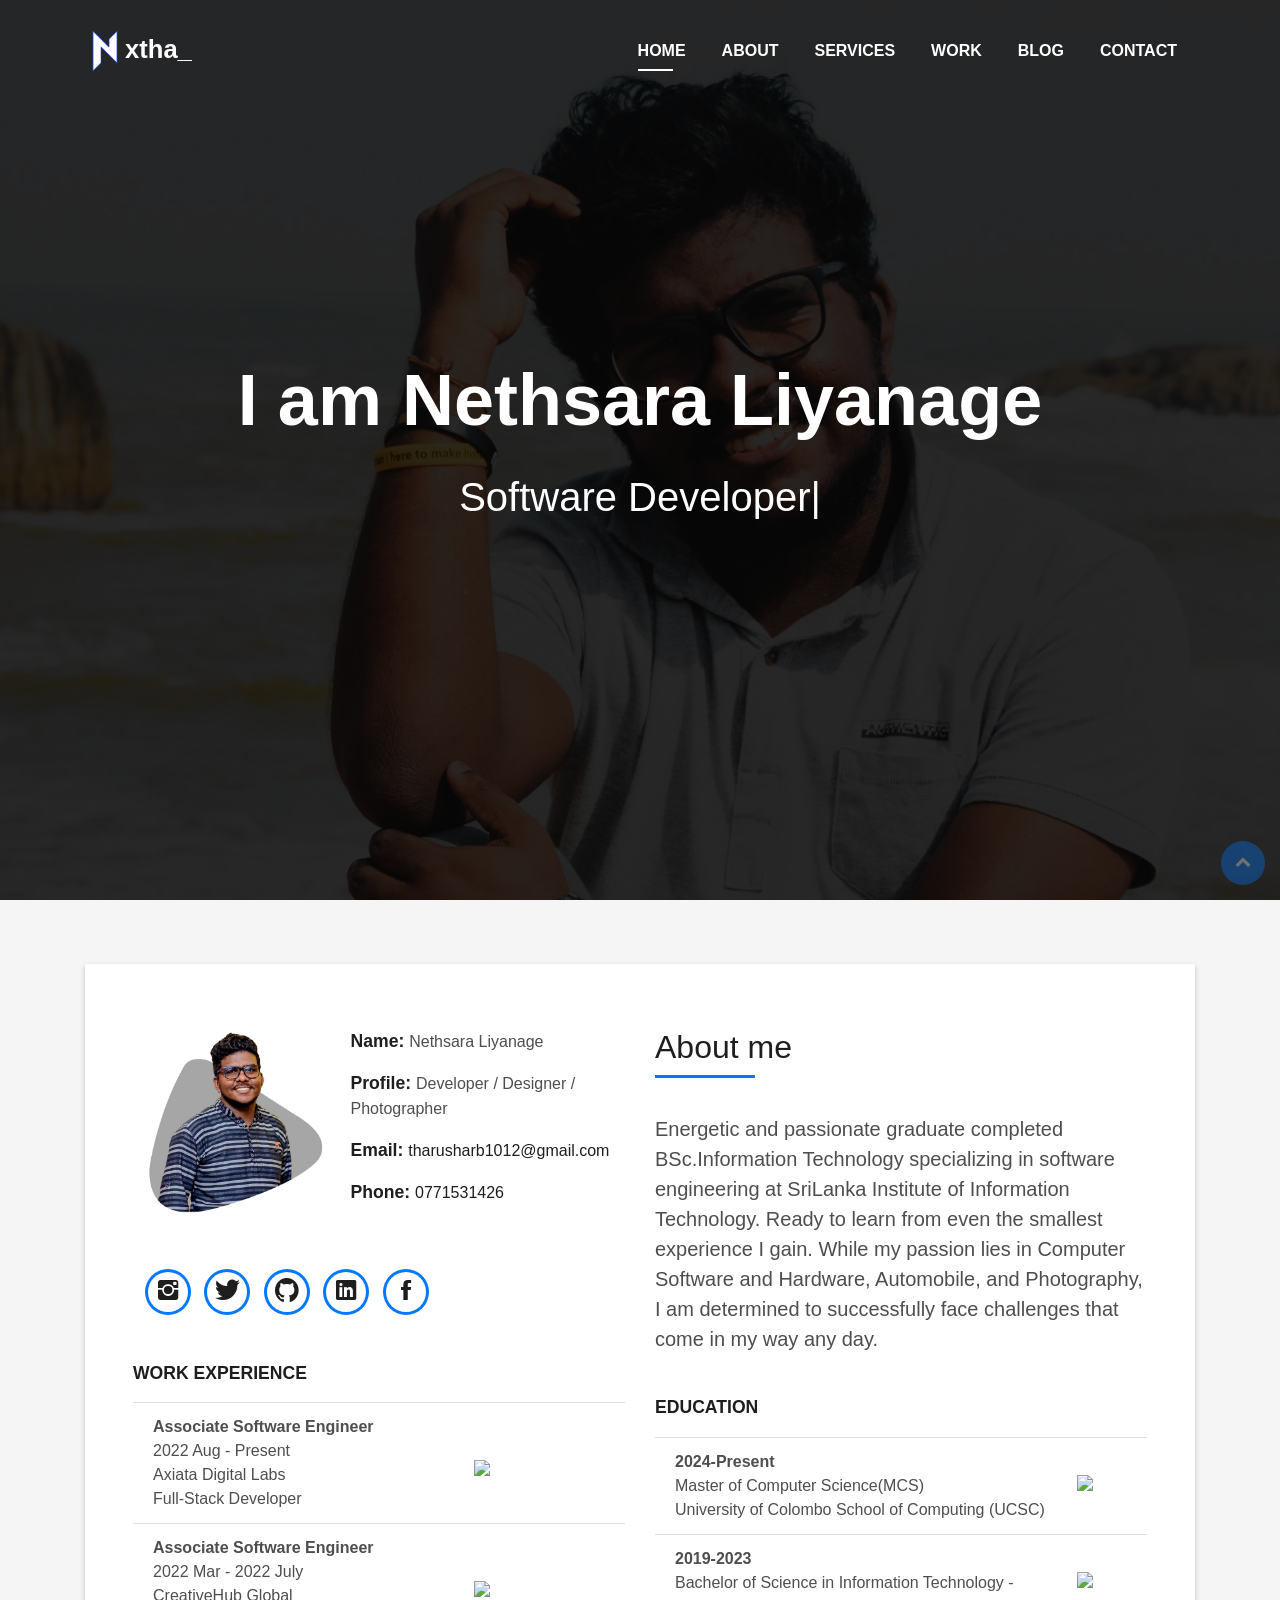
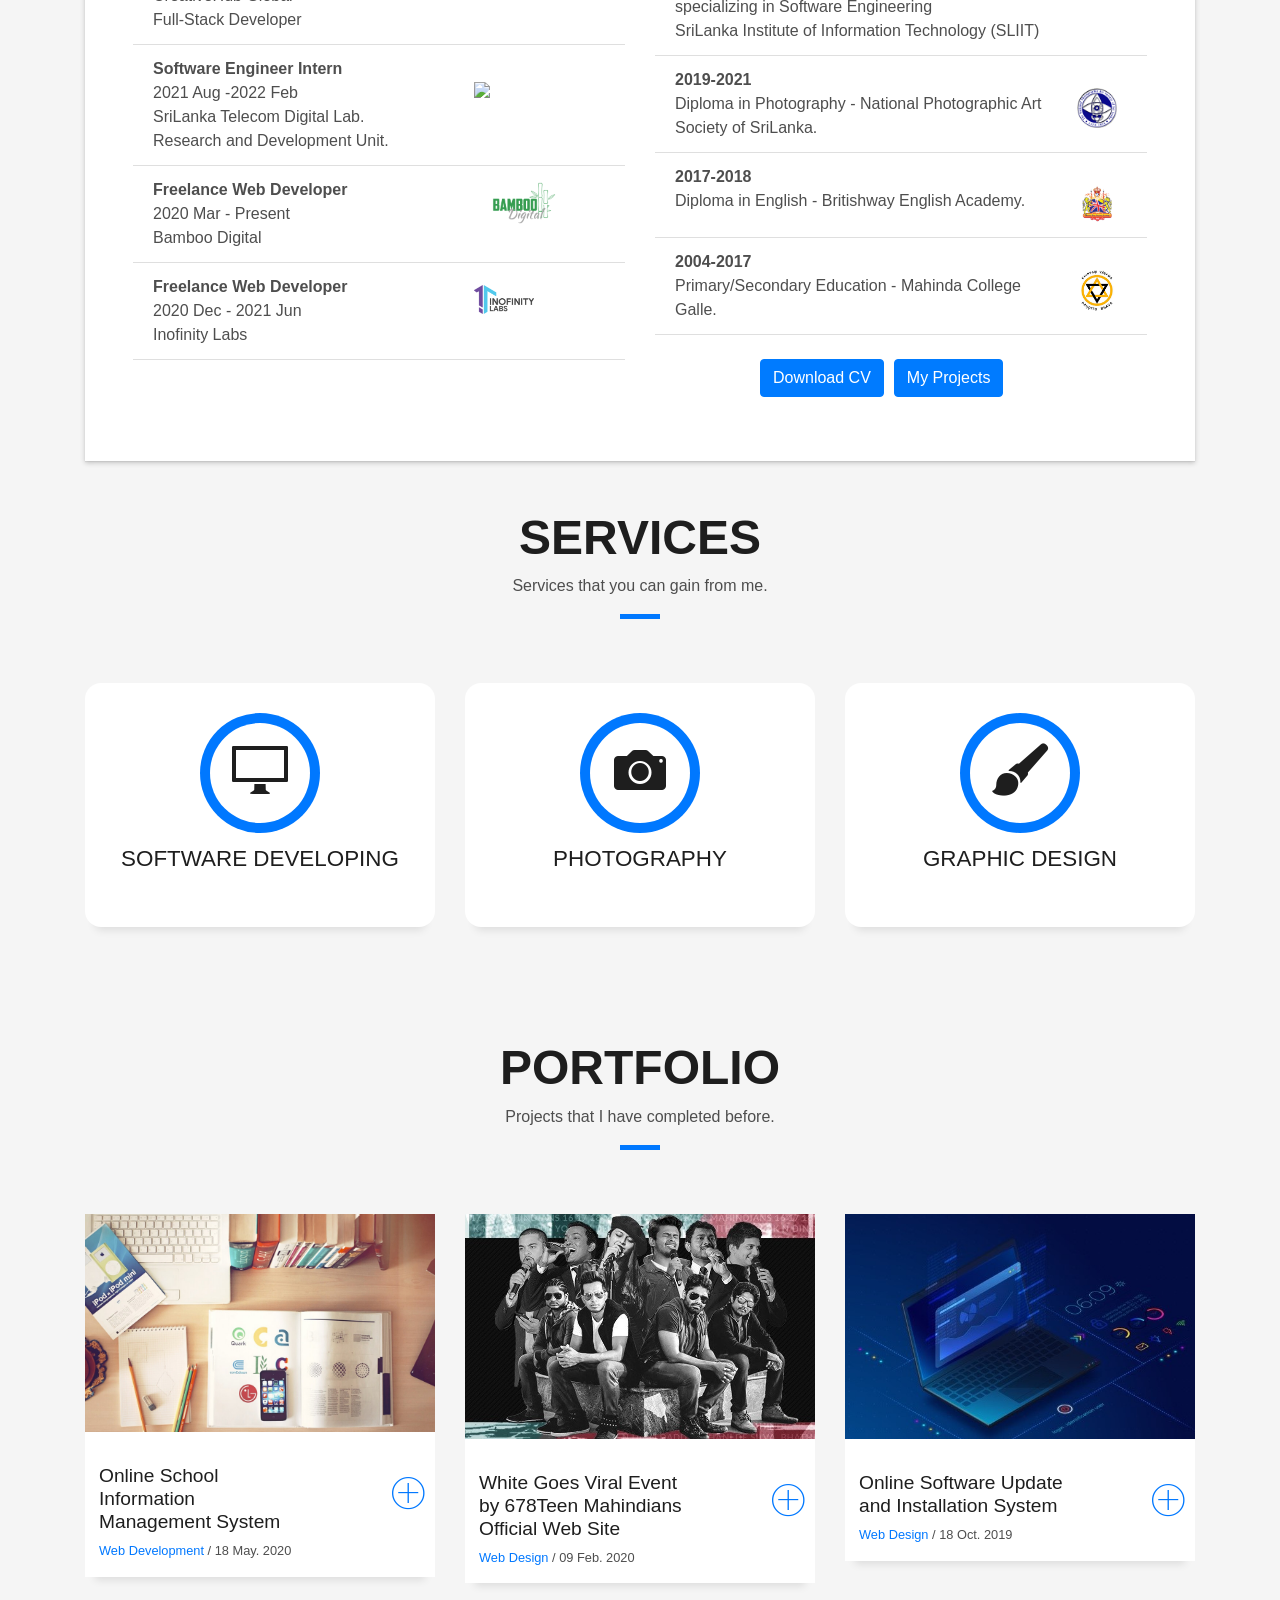
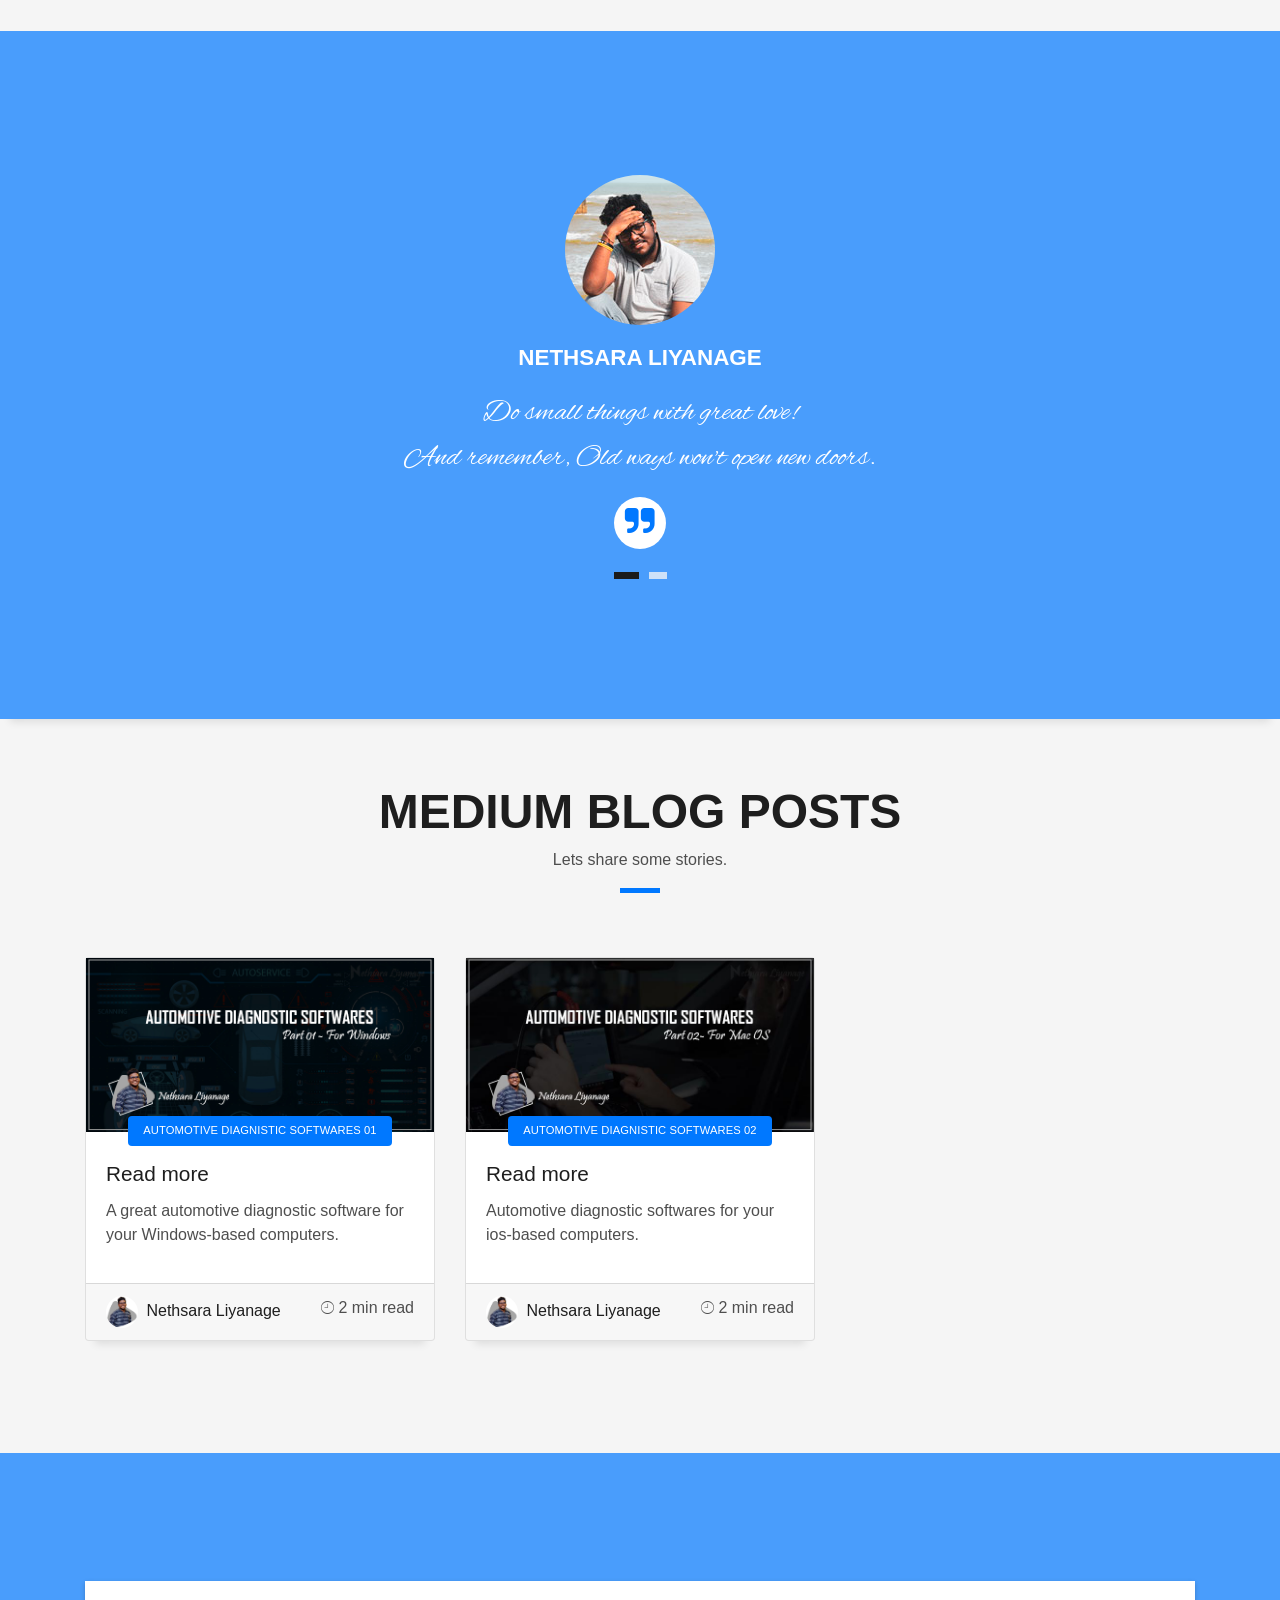
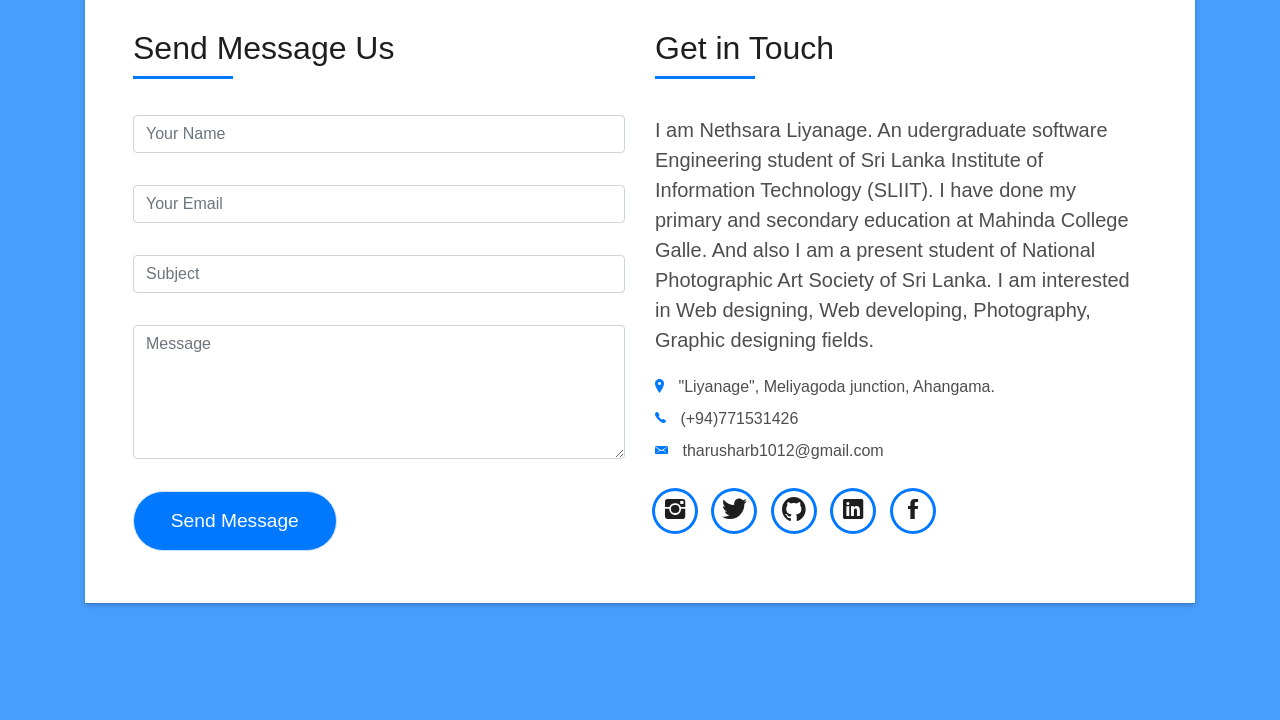
==== commit 2701e4ee: "latetst" ====
--- a/index.html
+++ b/index.html
@@ -130,7 +130,17 @@
                       <li class="list-group-item">
                         <div class="row">
                           <div class="col-md-8">
-                            <b>Associate Software Engineer</b> <br> 2022 Mar - Present <br> CreativeHub Global <br> Full-Stack Developer
+                            <b>Associate Software Engineer</b> <br> 2022 Aug - Present <br> Axiata Digital Labs <br> Full-Stack Developer
+                          </div>
+                          <div class="col-md-4" style="margin-top: 40px;">
+                            <img src="https://www.axiatadigitallabs.com/wp-content/uploads/2024/02/Logo-Landscape_color-gradient-hori.png" width="100px">
+                          </div>
+                        </div>
+                      </li>
+                      <li class="list-group-item">
+                        <div class="row">
+                          <div class="col-md-8">
+                            <b>Associate Software Engineer</b> <br> 2022 Mar - 2022 July <br> CreativeHub Global <br> Full-Stack Developer
                           </div>
                           <div class="col-md-4" style="margin-top: 40px;">
                             <img src="https://www.creativehub.global/image/logo-black.png" width="100px">
@@ -140,7 +150,7 @@
                       <li class="list-group-item">
                         <div class="row">
                           <div class="col-md-8">
-                            <b>Software Engineer Intern</b> <br> 2021 Aug -2022 Feb <br> SriLanka Telecom Digigtal Lab. <br> Research and Development Unit.
+                            <b>Software Engineer Intern</b> <br> 2021 Aug -2022 Feb <br> SriLanka Telecom Digital Lab. <br> Research and Development Unit.
                           </div>
                           <div class="col-md-4" style="margin-top: 20px;">
                             <img src="https://upload.wikimedia.org/wikipedia/commons/thumb/e/ed/SLTMobitel_Logo.svg/1200px-SLTMobitel_Logo.svg.png" width="100px">
@@ -183,10 +193,11 @@
                       About me
                     </h5>
                   </div>
-                  <p class="lead">
-                   I am Nethsara Liyanage. An udergraduate software Engineering student of Sri Lanka Institute of Information Technology (SLIIT). 
-                   I have done my primary and secondary education at Mahinda College Galle. And also I am a present student of National Photographic Art Society of Sri Lanka.
-                   I am interested in Web designing, Web developing, Photography, Graphic designing fields.  
+                  <p class="lead"> 
+                   Energetic and passionate graduate completed BSc.Information Technology specializing in software engineering at 
+                   SriLanka Institute of Information Technology. Ready to learn from even the smallest experience I gain. 
+                   While my passion lies in Computer Software and Hardware, Automobile, and Photography, 
+                   I am determined to successfully face challenges that come in my way any day.
                   </p>
                   <!--p class="lead">
                     Mauris blandit aliquet elit, eget tincidunt nibh pulvinar a. Vivamus suscipit tortor eget felis
@@ -205,7 +216,17 @@
                       <li class="list-group-item">
                         <div class="row">
                           <div class="col-md-10">
-                            <b>2019-Present</b> <br>Bachelor of Science in Information Technology - specializing in Software Engineering <br> SriLanka Institute of Information Technology (SLIIT)
+                            <b>2024-Present</b> <br>Master of Computer Science(MCS)<br> University of Colombo School of Computing (UCSC)
+                          </div>
+                          <div class="col-md-2" style="margin-top: 20px;">
+                            <img src="https://pgvle.ucsc.cmb.ac.lk/pgvle_23/pluginfile.php/2/course/section/1/UCSC_logo.png" width="40px">
+                          </div>
+                        </div>
+                      </li>
+                      <li class="list-group-item">
+                        <div class="row">
+                          <div class="col-md-10">
+                            <b>2019-2023</b> <br>Bachelor of Science in Information Technology - specializing in Software Engineering <br> SriLanka Institute of Information Technology (SLIIT)
                           </div>
                           <div class="col-md-2" style="margin-top: 20px;">
                             <img src="https://upload.wikimedia.org/wikipedia/en/a/a6/SLIIT_Logo_Crest.png" width="40px">
@@ -215,7 +236,7 @@
                       <li class="list-group-item">
                         <div class="row">
                           <div class="col-md-10">
-                            <b>2019-Present</b> <br> Diploma in Photography - National Photographic Art Society of SriLanka.
+                            <b>2019-2021</b> <br> Diploma in Photography - National Photographic Art Society of SriLanka.
                           </div>
                           <div class="col-md-2" style="margin-top: 20px;">
                             <img src="img/npas.png" width="40px">
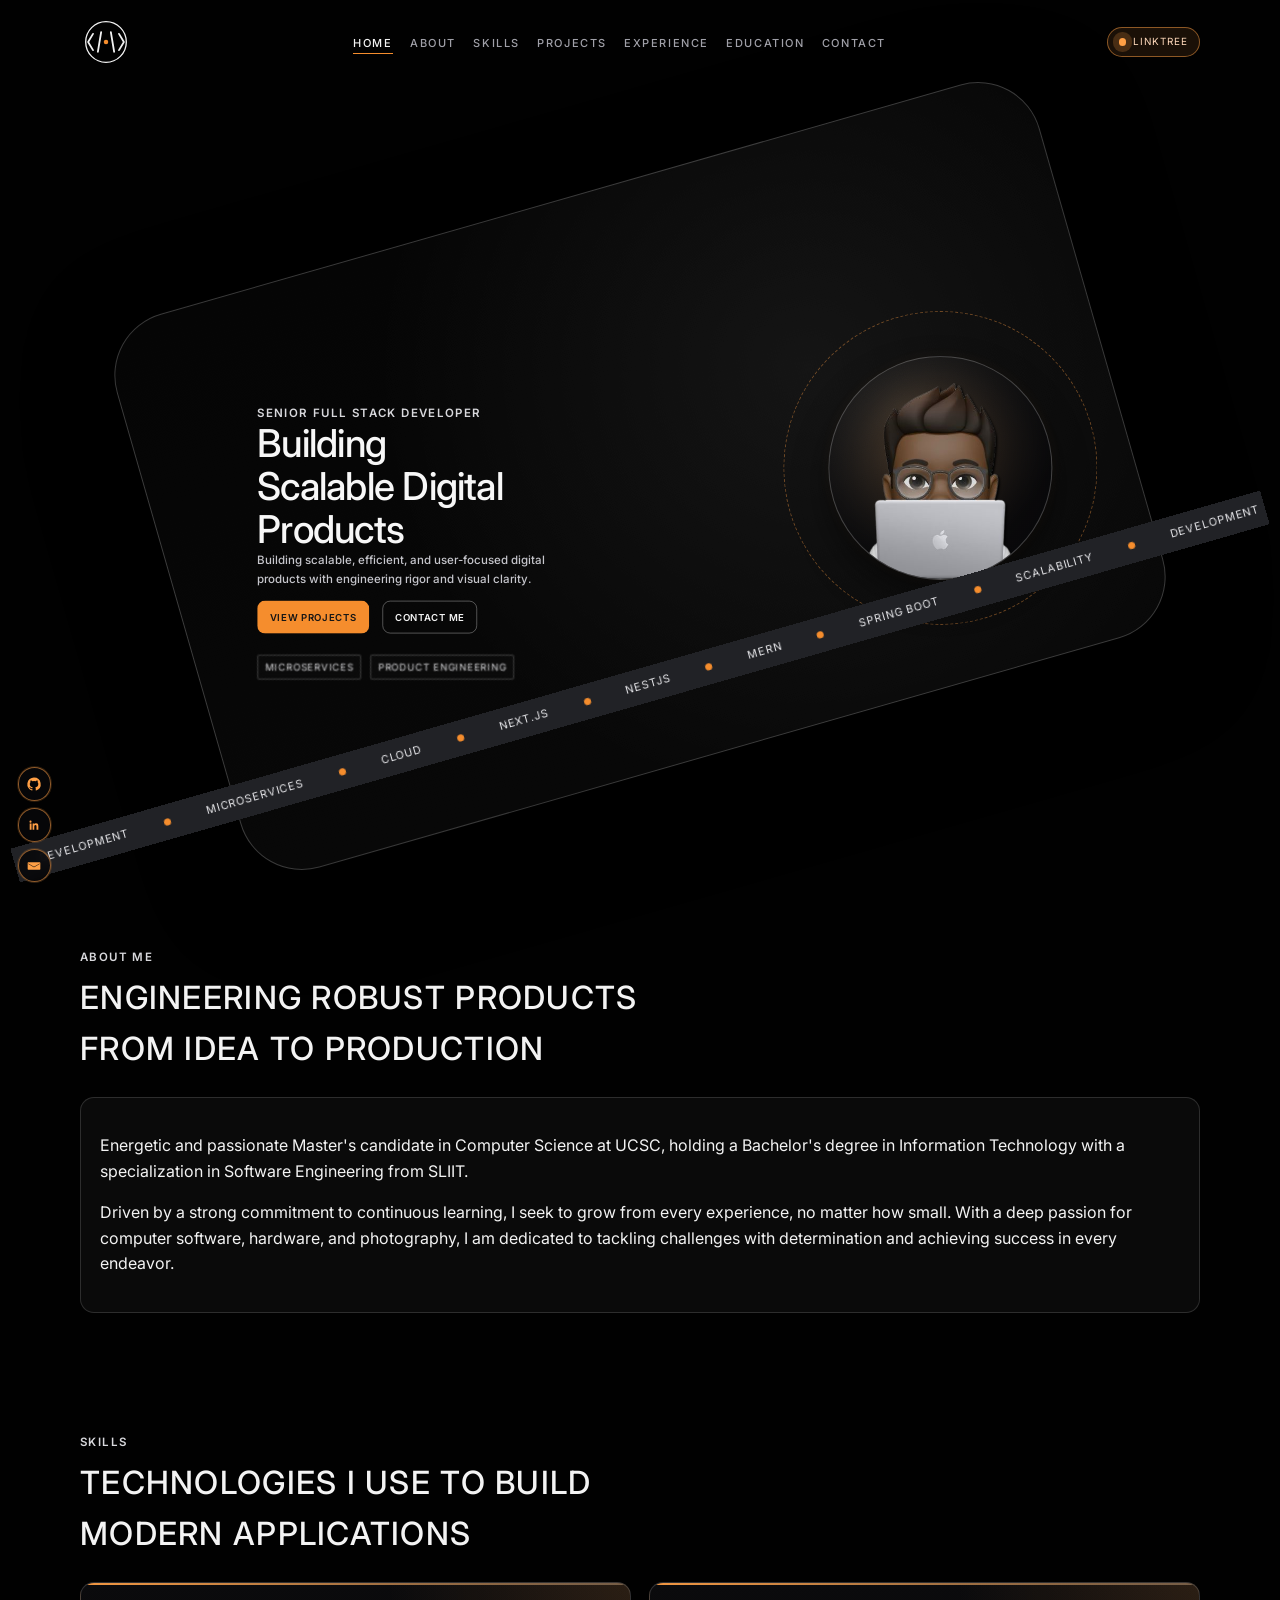
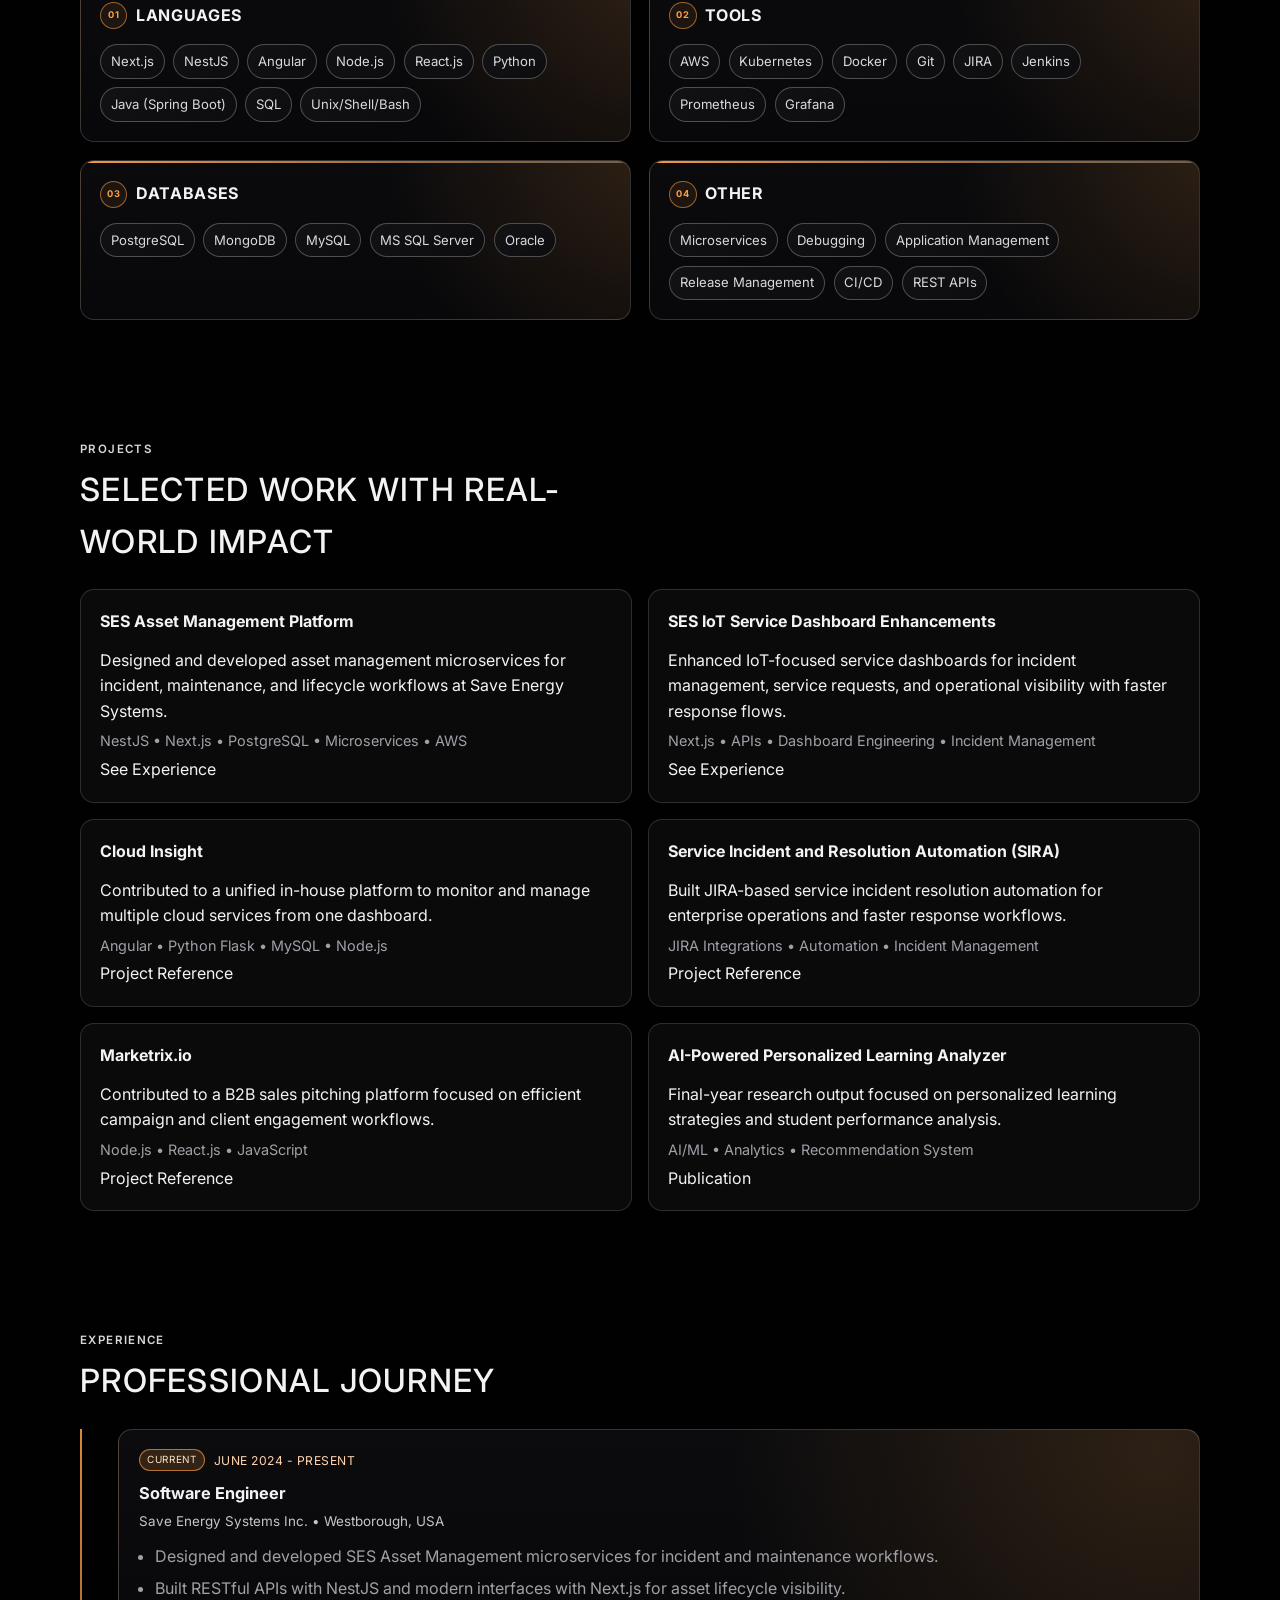
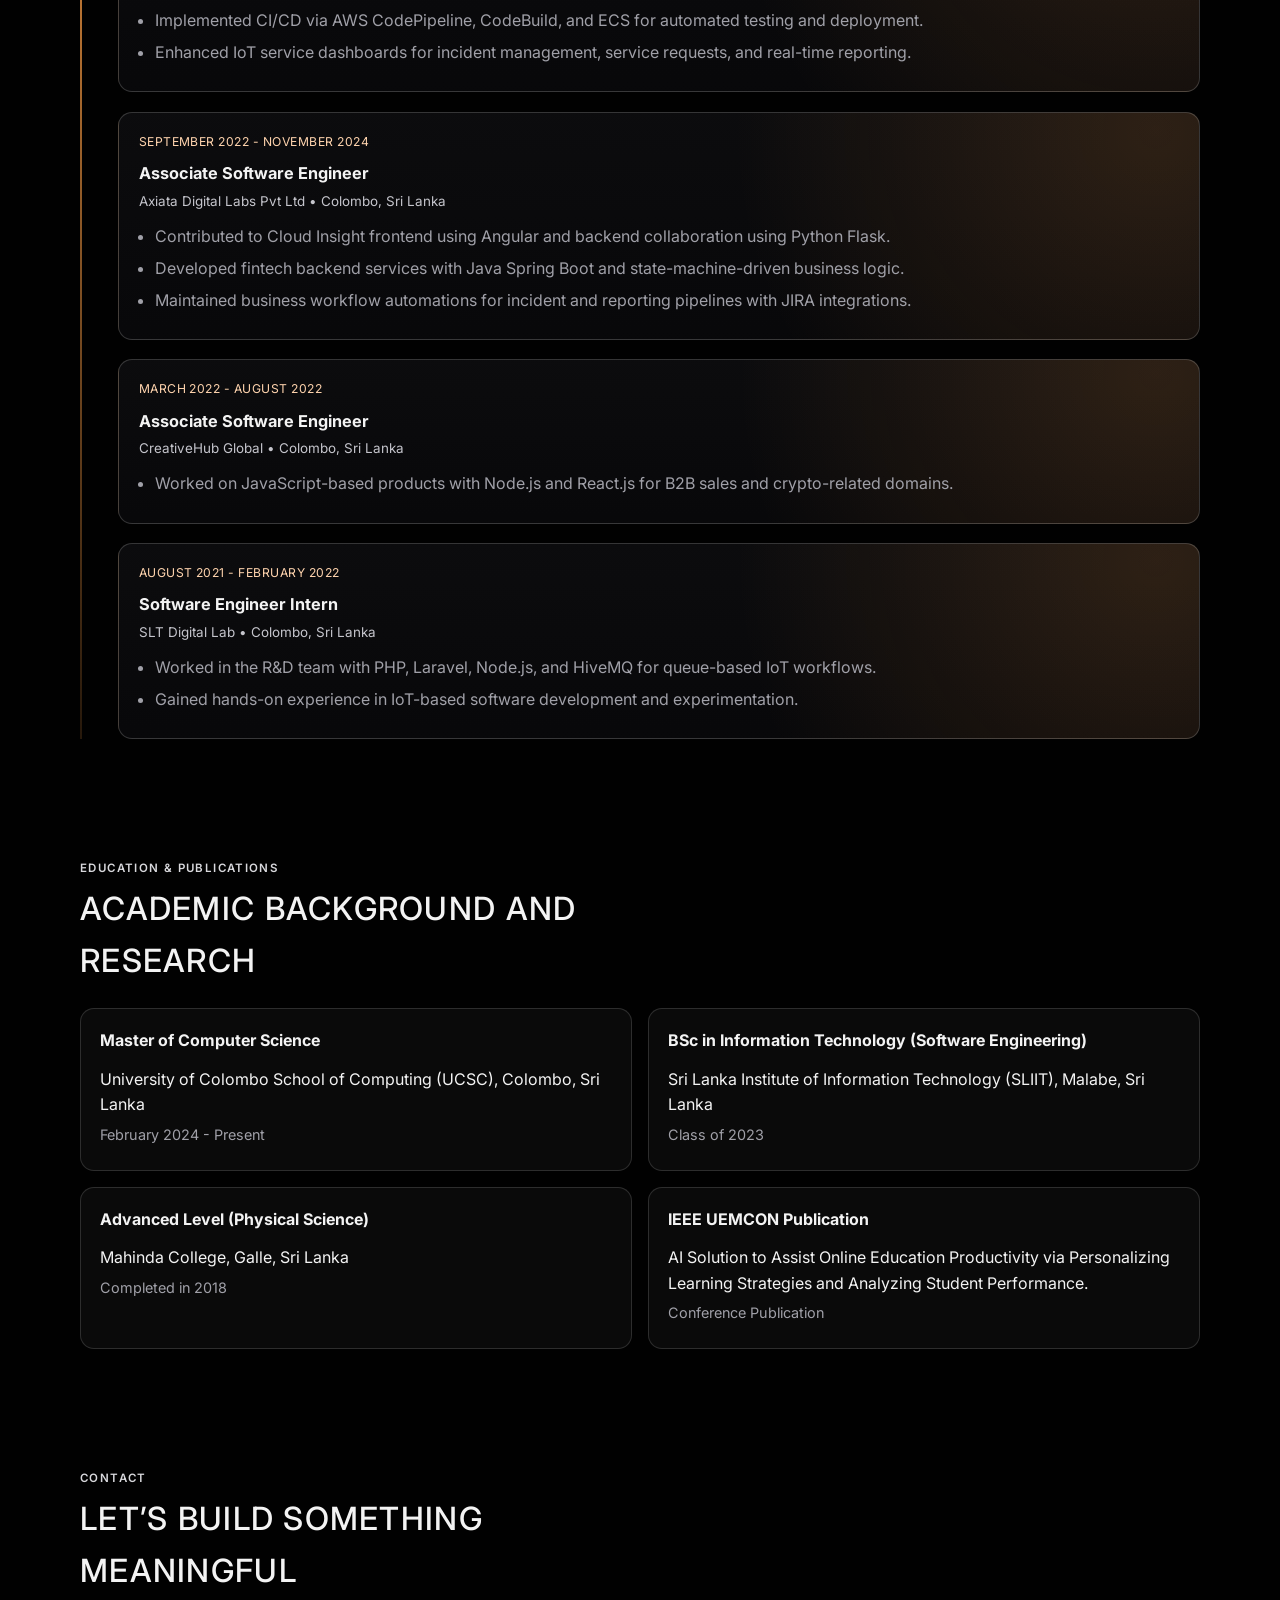
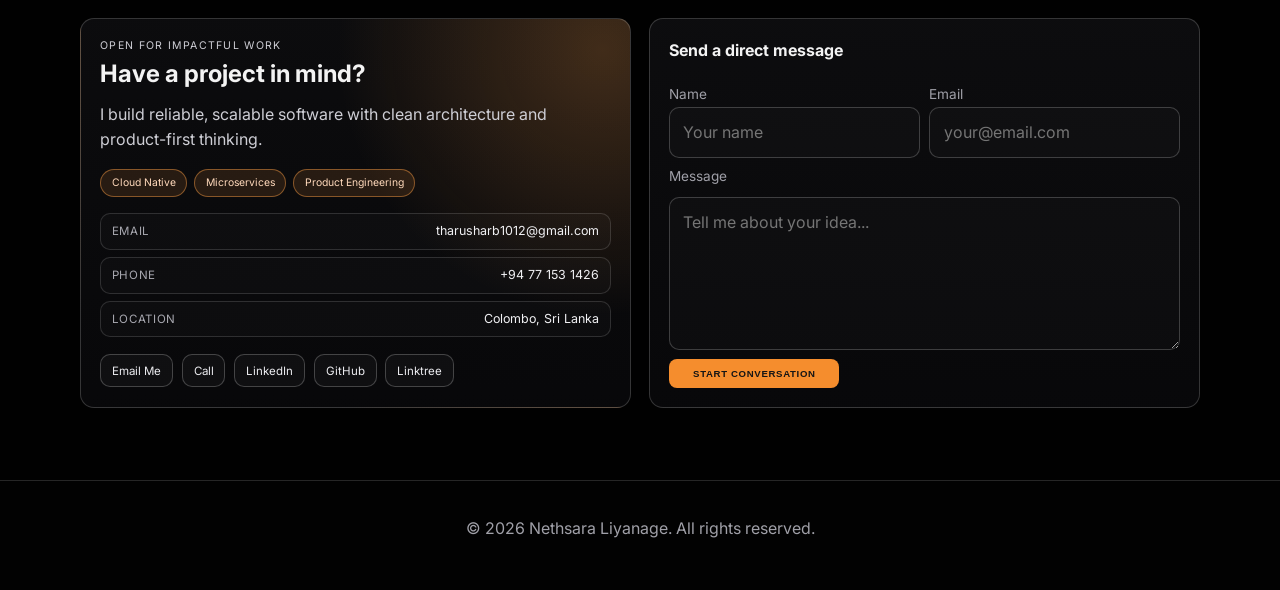
==== commit 2d69209c: "Revamp index.html for portfolio: updated meta tags, improved header structure, and enhanced hero sec" ====
--- a/index.html
+++ b/index.html
@@ -2,849 +2,386 @@
 <html lang="en">
 <head>
   <meta charset="utf-8">
-  <title>Nethsara Liyanage</title>
-  <meta content="width=device-width, initial-scale=1.0" name="viewport">
-  <meta name="keywords"
-		content="nethsara, nethsara liyanage, tharusha nethsara liyanage, n.l.t.n liyanage, tharusha nethsara, tharusha">
-  <meta content="" name="description">
-
-  <!-- Favicons -->
-  <link href="img/n.png" rel="icon">
-  <link href="img/apple-touch-icon.png" rel="apple-touch-icon">
-
-  <!-- Bootstrap CSS File -->
-  <link href="lib/bootstrap/css/bootstrap.min.css" rel="stylesheet">
-
-  <!-- Libraries CSS Files -->
-  <link href="lib/font-awesome/css/font-awesome.min.css" rel="stylesheet">
-  <link href="lib/animate/animate.min.css" rel="stylesheet">
-  <link href="lib/ionicons/css/ionicons.min.css" rel="stylesheet">
-  <link href="lib/owlcarousel/assets/owl.carousel.min.css" rel="stylesheet">
-  <link href="lib/lightbox/css/lightbox.min.css" rel="stylesheet">
-  <link href="https://fonts.googleapis.com/css2?family=Alex+Brush&display=swap" rel="stylesheet">
-
-  <!--Linkedin-->
-<!--   <script src="https://platform.linkedin.com/badges/js/profile.js" async defer type="text/javascript"></script> -->
-
-  <!-- Main Stylesheet File -->
-  <link href="css/style.css" rel="stylesheet">
-
-  <!-- =======================================================
-    Theme Name: DevFolio
-    Theme URL: https://bootstrapmade.com/devfolio-bootstrap-portfolio-html-template/
-    Author: BootstrapMade.com
-    License: https://bootstrapmade.com/license/
-  ======================================================= -->
+  <meta name="viewport" content="width=device-width, initial-scale=1.0">
+  <meta name="description" content="Nethsara Liyanage - Senior Full Stack Developer portfolio">
+  <meta name="keywords" content="Nethsara Liyanage, Senior Full Stack Developer, Portfolio">
+  <title>Nethsara Liyanage | Senior Full Stack Developer</title>
+  <link rel="preconnect" href="https://fonts.googleapis.com">
+  <link rel="preconnect" href="https://fonts.gstatic.com" crossorigin>
+  <link href="https://fonts.googleapis.com/css2?family=Inter:wght@400;500;600;700;800&display=swap" rel="stylesheet">
+  <link rel="stylesheet" href="css/modern-portfolio.css">
 </head>
-
-<body id="page-top">
-
-  <!--/ Nav Star /-->
-  <nav class="navbar navbar-b navbar-trans navbar-expand-md fixed-top" id="mainNav">
-    <div class="container">
-      <a class="navbar-brand js-scroll" href="#page-top"><img src="img/n.png" width="40px">xtha_</a>
-      <button class="navbar-toggler collapsed" type="button" data-toggle="collapse" data-target="#navbarDefault"
-        aria-controls="navbarDefault" aria-expanded="false" aria-label="Toggle navigation">
-        <span></span>
+<body>
+  <div class="site-loader" id="site-loader" aria-hidden="true">
+    <div class="loader-ring"></div>
+  </div>
+
+  <header class="site-header" id="top">
+    <nav class="navbar container" aria-label="Primary">
+      <a class="brand" href="#top" aria-label="Nethsara Liyanage Home">
+        <svg class="brand-icon" viewBox="0 0 64 64" role="img" aria-hidden="true">
+          <circle cx="32" cy="32" r="25" fill="none" stroke="currentColor" stroke-width="1.6"></circle>
+          <path d="M16 22l-6 10 6 10" fill="none" stroke="currentColor" stroke-width="2.2" stroke-linecap="round" stroke-linejoin="round"></path>
+          <path d="M48 22l6 10-6 10" fill="none" stroke="currentColor" stroke-width="2.2" stroke-linecap="round" stroke-linejoin="round"></path>
+          <path d="M26 20l-4 24M38 20l4 24" fill="none" stroke="currentColor" stroke-width="2.2" stroke-linecap="round"></path>
+          <circle cx="32" cy="32" r="2.8" fill="#f58d2d"></circle>
+        </svg>
+      </a>
+      <button class="menu-toggle" id="menu-toggle" aria-expanded="false" aria-controls="nav-links">
+        <span class="menu-label">MENU</span>
         <span></span>
         <span></span>
       </button>
-      <div class="navbar-collapse collapse justify-content-end" id="navbarDefault">
-        <ul class="navbar-nav">
-          <li class="nav-item">
-            <a class="nav-link js-scroll active" href="#home">Home</a>
-          </li>
-          <li class="nav-item">
-            <a class="nav-link js-scroll" href="#about">About</a>
-          </li>
-          <li class="nav-item">
-            <a class="nav-link js-scroll" href="#service">Services</a>
-          </li>
-          <li class="nav-item">
-            <a class="nav-link js-scroll" href="#work">Work</a>
-          </li>
-          <li class="nav-item">
-            <a class="nav-link js-scroll" href="#blog">Blog</a>
-          </li>
-          <li class="nav-item">
-            <a class="nav-link js-scroll" href="#contact">Contact</a>
-          </li>
-        </ul>
-      </div>
-    </div>
+      <ul class="nav-links" id="nav-links">
+        <li><a href="#hero">Home</a></li>
+        <li><a href="#about">About</a></li>
+        <li><a href="#skills">Skills</a></li>
+        <li><a href="#projects">Projects</a></li>
+        <li><a href="#experience">Experience</a></li>
+        <li><a href="#education">Education</a></li>
+        <li><a href="#contact">Contact</a></li>
+      </ul>
+      <a class="linktree-top" href="https://linktr.ee/nxtha.ln" target="_blank" rel="noopener noreferrer" aria-label="Open Linktree">
+        <span class="linktree-dot"></span>
+        <span>Linktree</span>
+      </a>
+    </nav>
+  </header>
+
+  <main>
+    <section class="hero container reveal" id="hero">
+      <div class="hero-frame">
+        <div class="hero-content">
+          <p class="eyebrow">Senior Full Stack Developer</p>
+          <h1>Building Scalable Digital Products</h1>
+          <h2>Building scalable, efficient, and user-focused digital products with engineering rigor and visual clarity.</h2>
+          <div class="hero-actions">
+            <a class="button button-primary" href="#projects">View Projects</a>
+            <a class="button button-ghost" href="#contact">Contact Me</a>
+          </div>
+          <div class="hero-signature">
+            <span>Microservices</span>
+            <span>Product Engineering</span>
+          </div>
+        </div>
+        <figure class="hero-avatar-wrap" aria-hidden="true">
+          <span class="avatar-orbit"></span>
+          <img class="hero-avatar" src="img/home-avatar.png" alt="">
+        </figure>
+      </div>
+
+      <div class="ticker ticker-top" aria-hidden="true">
+        <div class="ticker-track">
+          <span>CREATIVE DESIGN</span>
+          <span>UI/UX</span>
+          <span>MARKETING</span>
+          <span>MOTION</span>
+          <span>ANIMATION</span>
+          <span>BRANDING</span>
+          <span>CREATIVE DESIGN</span>
+          <span>UI/UX</span>
+          <span>MARKETING</span>
+          <span>MOTION</span>
+          <span>ANIMATION</span>
+          <span>BRANDING</span>
+        </div>
+      </div>
+
+      <div class="ticker ticker-bottom" aria-hidden="true">
+        <div class="ticker-track">
+          <span>DEVELOPMENT</span>
+          <span>MICROSERVICES</span>
+          <span>CLOUD</span>
+          <span>NEXT.JS</span>
+          <span>NESTJS</span>
+          <span>MERN</span>
+          <span>SPRING BOOT</span>
+          <span>SCALABILITY</span>
+          <span>DEVELOPMENT</span>
+          <span>MICROSERVICES</span>
+          <span>CLOUD</span>
+          <span>NEXT.JS</span>
+          <span>NESTJS</span>
+          <span>SCALABILITY</span>
+          <span>ANGULAR</span>
+          <span>PYTHON</span>
+          <span>JAVA</span>
+          <span>SQL</span>
+          <span>UNIX</span>
+          <span>BASH</span>
+          <span>GIT</span>
+          <span>JIRA</span>
+          <span>JENKINS</span>
+        </div>
+      </div>
+    </section>
+
+    <section class="section container reveal" id="about">
+      <div class="section-heading">
+        <p class="eyebrow">About Me</p>
+        <h3>Engineering robust products from idea to production</h3>
+      </div>
+      <article class="card glass">
+        <p>
+          Energetic and passionate Master's candidate in Computer Science at UCSC, holding a Bachelor's degree in
+          Information Technology with a specialization in Software Engineering from SLIIT.
+        </p>
+        <p>
+          Driven by a strong commitment to continuous learning, I seek to grow from every experience, no matter how small.
+          With a deep passion for computer software, hardware, and photography, I am dedicated to tackling challenges with
+          determination and achieving success in every endeavor.
+        </p>
+      </article>
+    </section>
+
+    <section class="section container reveal" id="skills">
+      <div class="section-heading">
+        <p class="eyebrow">Skills</p>
+        <h3>Technologies I use to build modern applications</h3>
+      </div>
+      <div class="skills-grid creative-skills-grid">
+        <article class="card skill-card">
+          <h4><span class="skill-icon">01</span>Languages</h4>
+          <ul class="tags">
+            <li>Next.js</li>
+            <li>NestJS</li>
+            <li>Angular</li>
+            <li>Node.js</li>
+            <li>React.js</li>
+            <li>Python</li>
+            <li>Java (Spring Boot)</li>
+            <li>SQL</li>
+            <li>Unix/Shell/Bash</li>
+          </ul>
+        </article>
+        <article class="card skill-card">
+          <h4><span class="skill-icon">02</span>Tools</h4>
+          <ul class="tags">
+            <li>AWS</li>
+            <li>Kubernetes</li>
+            <li>Docker</li>
+            <li>Git</li>
+            <li>JIRA</li>
+            <li>Jenkins</li>
+            <li>Prometheus</li>
+            <li>Grafana</li>
+          </ul>
+        </article>
+        <article class="card skill-card">
+          <h4><span class="skill-icon">03</span>Databases</h4>
+          <ul class="tags">
+            <li>PostgreSQL</li>
+            <li>MongoDB</li>
+            <li>MySQL</li>
+            <li>MS SQL Server</li>
+            <li>Oracle</li>
+          </ul>
+        </article>
+        <article class="card skill-card">
+          <h4><span class="skill-icon">04</span>Other</h4>
+          <ul class="tags">
+            <li>Microservices</li>
+            <li>Debugging</li>
+            <li>Application Management</li>
+            <li>Release Management</li>
+            <li>CI/CD</li>
+            <li>REST APIs</li>
+          </ul>
+        </article>
+      </div>
+    </section>
+
+    <section class="section container reveal" id="projects">
+      <div class="section-heading">
+        <p class="eyebrow">Projects</p>
+        <h3>Selected work with real-world impact</h3>
+      </div>
+      <div class="projects-grid">
+        <article class="card project-card">
+          <h4>SES Asset Management Platform</h4>
+          <p>Designed and developed asset management microservices for incident, maintenance, and lifecycle workflows at Save Energy Systems.</p>
+          <p class="stack">NestJS • Next.js • PostgreSQL • Microservices • AWS</p>
+          <a href="#experience">See Experience</a>
+        </article>
+        <article class="card project-card">
+          <h4>SES IoT Service Dashboard Enhancements</h4>
+          <p>Enhanced IoT-focused service dashboards for incident management, service requests, and operational visibility with faster response flows.</p>
+          <p class="stack">Next.js • APIs • Dashboard Engineering • Incident Management</p>
+          <a href="#experience">See Experience</a>
+        </article>
+        <article class="card project-card">
+          <h4>Cloud Insight</h4>
+          <p>Contributed to a unified in-house platform to monitor and manage multiple cloud services from one dashboard.</p>
+          <p class="stack">Angular • Python Flask • MySQL • Node.js</p>
+          <a href="https://nethsara.me/" target="_blank" rel="noopener noreferrer">Project Reference</a>
+        </article>
+        <article class="card project-card">
+          <h4>Service Incident and Resolution Automation (SIRA)</h4>
+          <p>Built JIRA-based service incident resolution automation for enterprise operations and faster response workflows.</p>
+          <p class="stack">JIRA Integrations • Automation • Incident Management</p>
+          <a href="https://nethsara.me/" target="_blank" rel="noopener noreferrer">Project Reference</a>
+        </article>
+        <article class="card project-card">
+          <h4>Marketrix.io</h4>
+          <p>Contributed to a B2B sales pitching platform focused on efficient campaign and client engagement workflows.</p>
+          <p class="stack">Node.js • React.js • JavaScript</p>
+          <a href="https://nethsara.me/" target="_blank" rel="noopener noreferrer">Project Reference</a>
+        </article>
+        <article class="card project-card">
+          <h4>AI-Powered Personalized Learning Analyzer</h4>
+          <p>Final-year research output focused on personalized learning strategies and student performance analysis.</p>
+          <p class="stack">AI/ML • Analytics • Recommendation System</p>
+          <a href="https://ieeexplore.ieee.org/" target="_blank" rel="noopener noreferrer">Publication</a>
+        </article>
+      </div>
+    </section>
+
+    <section class="section container reveal" id="experience">
+      <div class="section-heading">
+        <p class="eyebrow">Experience</p>
+        <h3>Professional journey</h3>
+      </div>
+      <div class="timeline">
+        <article class="card timeline-item">
+          <p class="timeline-meta"><span class="timeline-badge">Current</span>June 2024 - Present</p>
+          <h4>Software Engineer</h4>
+          <p class="timeline-company">Save Energy Systems Inc. • Westborough, USA</p>
+          <ul class="detail-list">
+            <li>Designed and developed SES Asset Management microservices for incident and maintenance workflows.</li>
+            <li>Built RESTful APIs with NestJS and modern interfaces with Next.js for asset lifecycle visibility.</li>
+            <li>Implemented CI/CD via AWS CodePipeline, CodeBuild, and ECS for automated testing and deployment.</li>
+            <li>Enhanced IoT service dashboards for incident management, service requests, and real-time reporting.</li>
+          </ul>
+        </article>
+        <article class="card timeline-item">
+          <p class="timeline-meta">September 2022 - November 2024</p>
+          <h4>Associate Software Engineer</h4>
+          <p class="timeline-company">Axiata Digital Labs Pvt Ltd • Colombo, Sri Lanka</p>
+          <ul class="detail-list">
+            <li>Contributed to Cloud Insight frontend using Angular and backend collaboration using Python Flask.</li>
+            <li>Developed fintech backend services with Java Spring Boot and state-machine-driven business logic.</li>
+            <li>Maintained business workflow automations for incident and reporting pipelines with JIRA integrations.</li>
+          </ul>
+        </article>
+        <article class="card timeline-item">
+          <p class="timeline-meta">March 2022 - August 2022</p>
+          <h4>Associate Software Engineer</h4>
+          <p class="timeline-company">CreativeHub Global • Colombo, Sri Lanka</p>
+          <ul class="detail-list">
+            <li>Worked on JavaScript-based products with Node.js and React.js for B2B sales and crypto-related domains.</li>
+          </ul>
+        </article>
+        <article class="card timeline-item">
+          <p class="timeline-meta">August 2021 - February 2022</p>
+          <h4>Software Engineer Intern</h4>
+          <p class="timeline-company">SLT Digital Lab • Colombo, Sri Lanka</p>
+          <ul class="detail-list">
+            <li>Worked in the R&D team with PHP, Laravel, Node.js, and HiveMQ for queue-based IoT workflows.</li>
+            <li>Gained hands-on experience in IoT-based software development and experimentation.</li>
+          </ul>
+        </article>
+      </div>
+    </section>
+
+    <section class="section container reveal" id="education">
+      <div class="section-heading">
+        <p class="eyebrow">Education & Publications</p>
+        <h3>Academic background and research</h3>
+      </div>
+      <div class="projects-grid">
+        <article class="card project-card">
+          <h4>Master of Computer Science</h4>
+          <p>University of Colombo School of Computing (UCSC), Colombo, Sri Lanka</p>
+          <p class="stack">February 2024 - Present</p>
+        </article>
+        <article class="card project-card">
+          <h4>BSc in Information Technology (Software Engineering)</h4>
+          <p>Sri Lanka Institute of Information Technology (SLIIT), Malabe, Sri Lanka</p>
+          <p class="stack">Class of 2023</p>
+        </article>
+        <article class="card project-card">
+          <h4>Advanced Level (Physical Science)</h4>
+          <p>Mahinda College, Galle, Sri Lanka</p>
+          <p class="stack">Completed in 2018</p>
+        </article>
+        <article class="card project-card">
+          <h4>IEEE UEMCON Publication</h4>
+          <p>AI Solution to Assist Online Education Productivity via Personalizing Learning Strategies and Analyzing Student Performance.</p>
+          <p class="stack">Conference Publication</p>
+        </article>
+      </div>
+    </section>
+
+    <section class="section container reveal" id="contact">
+      <div class="section-heading">
+        <p class="eyebrow">Contact</p>
+        <h3>Let’s build something meaningful</h3>
+      </div>
+      <div class="contact-grid creative-contact-grid">
+        <article class="card contact-showcase">
+          <p class="contact-kicker">Open for impactful work</p>
+          <h4>Have a project in mind?</h4>
+          <p>I build reliable, scalable software with clean architecture and product-first thinking.</p>
+          <div class="contact-highlights">
+            <span>Cloud Native</span>
+            <span>Microservices</span>
+            <span>Product Engineering</span>
+          </div>
+          <ul class="contact-details-list">
+            <li><span>Email</span><a href="mailto:tharusharb1012@gmail.com">tharusharb1012@gmail.com</a></li>
+            <li><span>Phone</span><a href="tel:+94771531426">+94 77 153 1426</a></li>
+            <li><span>Location</span><span>Colombo, Sri Lanka</span></li>
+          </ul>
+          <div class="contact-quick-links">
+            <a href="mailto:tharusharb1012@gmail.com">Email Me</a>
+            <a href="tel:+94771531426">Call</a>
+            <a href="https://www.linkedin.com/in/nethsara-liyanage/" target="_blank" rel="noopener noreferrer">LinkedIn</a>
+            <a href="https://github.com/nethsaraliyanage" target="_blank" rel="noopener noreferrer">GitHub</a>
+            <a href="https://linktr.ee/nxtha.ln" target="_blank" rel="noopener noreferrer">Linktree</a>
+          </div>
+        </article>
+        <form class="card contact-form contact-form-creative" action="#" method="post">
+          <h4>Send a direct message</h4>
+          <div class="contact-form-row">
+            <div>
+              <label for="name">Name</label>
+              <input id="name" name="name" type="text" placeholder="Your name" required>
+            </div>
+            <div>
+              <label for="email">Email</label>
+              <input id="email" name="email" type="email" placeholder="your@email.com" required>
+            </div>
+          </div>
+          <label for="message">Message</label>
+          <textarea id="message" name="message" rows="5" placeholder="Tell me about your idea..." required></textarea>
+          <button class="button button-primary contact-submit" type="submit">Start Conversation</button>
+        </form>
+      </div>
+    </section>
+  </main>
+
+  <footer class="site-footer">
+    <p>&copy; <span id="year"></span> Nethsara Liyanage. All rights reserved.</p>
+  </footer>
+
+  <nav class="floating-social" aria-label="Social media links">
+    <a href="https://github.com/nethsaraliyanage" target="_blank" rel="noopener noreferrer" aria-label="GitHub">
+      <svg class="social-icon" viewBox="0 0 24 24" role="img" aria-hidden="true">
+        <path d="M12 2.3a10 10 0 0 0-3.16 19.5c.5.09.68-.22.68-.49v-1.73c-2.77.6-3.35-1.18-3.35-1.18-.46-1.15-1.1-1.45-1.1-1.45-.9-.6.07-.59.07-.59 1 .07 1.53 1.04 1.53 1.04.89 1.53 2.33 1.08 2.9.82.09-.65.35-1.08.63-1.33-2.2-.25-4.5-1.1-4.5-4.89 0-1.08.39-1.95 1.03-2.64-.11-.25-.45-1.26.1-2.63 0 0 .84-.27 2.75 1a9.5 9.5 0 0 1 5 0c1.91-1.27 2.75-1 2.75-1 .55 1.37.21 2.38.1 2.63.64.69 1.03 1.56 1.03 2.64 0 3.8-2.31 4.64-4.51 4.88.36.3.67.87.67 1.76v2.61c0 .27.18.58.69.49A10 10 0 0 0 12 2.3Z" fill="currentColor"></path>
+      </svg>
+    </a>
+    <a href="https://www.linkedin.com/in/nethsara-liyanage/" target="_blank" rel="noopener noreferrer" aria-label="LinkedIn">
+      <svg class="social-icon" viewBox="0 0 24 24" role="img" aria-hidden="true">
+        <path d="M6.94 8.5A1.56 1.56 0 1 1 6.95 5.4a1.56 1.56 0 0 1 0 3.1ZM5.56 9.7h2.77V19H5.56V9.7Zm4.33 0h2.65V11h.04c.37-.7 1.27-1.45 2.61-1.45 2.79 0 3.31 1.84 3.31 4.24V19h-2.76v-4.62c0-1.1-.02-2.51-1.53-2.51-1.54 0-1.78 1.2-1.78 2.44V19H9.89V9.7Z" fill="currentColor"></path>
+      </svg>
+    </a>
+    <a href="mailto:tharusharb1012@gmail.com" aria-label="Email">
+      <svg class="social-icon" viewBox="0 0 24 24" role="img" aria-hidden="true">
+        <path d="M3.5 6.5h17a1 1 0 0 1 1 1v9a1 1 0 0 1-1 1h-17a1 1 0 0 1-1-1v-9a1 1 0 0 1 1-1Zm0 1.7V9l8.26 4.87a.5.5 0 0 0 .48 0L20.5 9v-.8L12 12.95 3.5 8.2Z" fill="currentColor"></path>
+      </svg>
+    </a>
   </nav>
-  <!--/ Nav End /-->
-
-  <!--/ Intro Skew Star /-->
-  <div id="home" class="intro route bg-image" style="background-image: url(img/intro-bg1.jpg)">
-    <div class="overlay-itro"></div>
-    <div class="intro-content display-table">
-      <div class="table-cell">
-        <div class="container">
-          <!--<p class="display-6 color-d">Hello, world!</p>-->
-          <h1 class="intro-title mb-4">I am Nethsara Liyanage</h1>
-          <p class="intro-subtitle"><span class="text-slider-items">Software Developer,Full-Stack Engineer,Photographer,Graphic Designer</span><strong class="text-slider"></strong></p>
-          <!-- <p class="pt-3"><a class="btn btn-primary btn js-scroll px-4" href="#about" role="button">Learn More</a></p> -->
-        </div>
-      </div>
-    </div>
-  </div>
-  <!--/ Intro Skew End /-->
-
-  <section id="about" class="about-mf sect-pt4 route">
-    <div class="container">
-      <div class="row">
-        <div class="col-sm-12">
-          <div class="box-shadow-full">
-            <div class="row">
-              <div class="col-md-6">
-                <div class="row">
-                  <div class="col-sm-6 col-md-5">
-                    <div class="about-img">
-                      <img src="img/nl.jpg" class="img-fluid rounded b-shadow-a" alt="">
-                    </div>
-                  </div>
-                  <div class="col-sm-6 col-md-7">
-                    <div class="about-info">
-                      <p><span class="title-s">Name: </span> <span>Nethsara Liyanage</span></p>
-                      <p><span class="title-s">Profile: </span> <span> Developer /  Designer / Photographer</span></p>
-                      <p><span class="title-s">Email: </span> <span><a href="mailto:tharusharb1012@gmail.com">tharusharb1012@gmail.com</a></span></p>
-                      <p><span class="title-s">Phone: </span> <span><a href="tel:0771531426">0771531426</a></span></p>
-                    </div>
-                  </div>
-                  <div class="socials" style="margin-left: 30px;">
-                    <ul>
-                      <li><a href="https://www.instagram.com/nxtha.__/"><span class="ico-circle"><i class="ion-social-instagram"></i></span></a></li>
-                      <li><a href="https://twitter.com/_nXtha_"><span class="ico-circle"><i class="ion-social-twitter"></i></span></a></li>
-                      <li><a href="https://github.com/nethsaraliyanage"><span class="ico-circle"><i class="ion-social-github"></i></span></a></li>
-                      <li><a href="https://www.linkedin.com/in/nethsara-liyanage"><span class="ico-circle"><i class="ion-social-linkedin"></i></span></a></li>
-                      <li><a href="https://www.facebook.com/nethsara.lianage"><span class="ico-circle"><i class="ion-social-facebook"></i></span></a></li>
-                    </ul>
-                  </div>
-                </div>
-                <div class="skill-mf">
-                  <br>
-                  <p class="title-s">WORK EXPERIENCE</p>
-                  <ul class="list-group list-group-flush">
-                    <ul class="list-group">
-                      <li class="list-group-item">
-                        <div class="row">
-                          <div class="col-md-8">
-                            <b>Associate Software Engineer</b> <br> 2022 Aug - Present <br> Axiata Digital Labs <br> Full-Stack Developer
-                          </div>
-                          <div class="col-md-4" style="margin-top: 40px;">
-                            <img src="https://www.axiatadigitallabs.com/wp-content/uploads/2024/02/Logo-Landscape_color-gradient-hori.png" width="100px">
-                          </div>
-                        </div>
-                      </li>
-                      <li class="list-group-item">
-                        <div class="row">
-                          <div class="col-md-8">
-                            <b>Associate Software Engineer</b> <br> 2022 Mar - 2022 July <br> CreativeHub Global <br> Full-Stack Developer
-                          </div>
-                          <div class="col-md-4" style="margin-top: 40px;">
-                            <img src="https://www.creativehub.global/image/logo-black.png" width="100px">
-                          </div>
-                        </div>
-                      </li>
-                      <li class="list-group-item">
-                        <div class="row">
-                          <div class="col-md-8">
-                            <b>Software Engineer Intern</b> <br> 2021 Aug -2022 Feb <br> SriLanka Telecom Digital Lab. <br> Research and Development Unit.
-                          </div>
-                          <div class="col-md-4" style="margin-top: 20px;">
-                            <img src="https://upload.wikimedia.org/wikipedia/commons/thumb/e/ed/SLTMobitel_Logo.svg/1200px-SLTMobitel_Logo.svg.png" width="100px">
-                          </div>
-                        </div>
-                      </li>
-                      <li class="list-group-item">
-                        <div class="row">
-                          <div class="col-md-8">
-                            <b>Freelance Web Developer</b> <br> 2020 Mar - Present <br> Bamboo Digital
-                          </div>
-                          <div class="col-md-4">
-                            <img src="img/Bamboo_logo.png" width="100px">
-                          </div>
-                        </div>
-                      </li>
-                      <li class="list-group-item">
-                        <div class="row">
-                          <div class="col-md-8">
-                            <b>Freelance Web Developer</b> <br> 2020 Dec - 2021 Jun <br> Inofinity Labs
-                          </div>
-                          <div class="col-md-4" style="margin-top: 10px;">
-                            <img src="img/Asset 1.png" width="60px">
-                          </div>
-                        </div>
-                      </li>
-                      <!-- <li class="list-group-item">
-                        <b>2004-2017</b> <br>Primary/Secondary Education - Mahinda College Galle.
-                      </li> -->
-                    </ul>
-                  </ul>
-                  <div class="badge-base LI-profile-badge" data-locale="en_US" data-size="large" data-theme="light" data-type="HORIZONTAL" data-vanity="nethsara-liyanage" data-version="v1"><a class="badge-base__link LI-simple-link" href="https://lk.linkedin.com/in/nethsara-liyanage?trk=profile-badge"></a></div>
-              
-                </div>
-              </div>
-              <div class="col-md-6">
-                <div class="about-me pt-4 pt-md-0">
-                  <div class="title-box-2">
-                    <h5 class="title-left">
-                      About me
-                    </h5>
-                  </div>
-                  <p class="lead"> 
-                   Energetic and passionate graduate completed BSc.Information Technology specializing in software engineering at 
-                   SriLanka Institute of Information Technology. Ready to learn from even the smallest experience I gain. 
-                   While my passion lies in Computer Software and Hardware, Automobile, and Photography, 
-                   I am determined to successfully face challenges that come in my way any day.
-                  </p>
-                  <!--p class="lead">
-                    Mauris blandit aliquet elit, eget tincidunt nibh pulvinar a. Vivamus suscipit tortor eget felis
-                    porttitor volutpat. Vestibulum
-                    ac diam sit amet quam vehicula elementum sed sit amet dui. porttitor at sem.
-                  </p>
-                  <p class="lead">
-                    Nulla porttitor accumsan tincidunt. Quisque velit nisi, pretium ut lacinia in, elementum id enim.
-                    Nulla porttitor accumsan
-                    tincidunt. Mauris blandit aliquet elit, eget tincidunt nibh pulvinar a.
-                  </p-->
-                  <br>
-                  <p class="title-s">EDUCATION</p>
-                  <ul class="list-group list-group-flush">
-                    <ul class="list-group">
-                      <li class="list-group-item">
-                        <div class="row">
-                          <div class="col-md-10">
-                            <b>2024-Present</b> <br>Master of Computer Science(MCS)<br> University of Colombo School of Computing (UCSC)
-                          </div>
-                          <div class="col-md-2" style="margin-top: 20px;">
-                            <img src="https://pgvle.ucsc.cmb.ac.lk/pgvle_23/pluginfile.php/2/course/section/1/UCSC_logo.png" width="40px">
-                          </div>
-                        </div>
-                      </li>
-                      <li class="list-group-item">
-                        <div class="row">
-                          <div class="col-md-10">
-                            <b>2019-2023</b> <br>Bachelor of Science in Information Technology - specializing in Software Engineering <br> SriLanka Institute of Information Technology (SLIIT)
-                          </div>
-                          <div class="col-md-2" style="margin-top: 20px;">
-                            <img src="https://upload.wikimedia.org/wikipedia/en/a/a6/SLIIT_Logo_Crest.png" width="40px">
-                          </div>
-                        </div>
-                      </li>
-                      <li class="list-group-item">
-                        <div class="row">
-                          <div class="col-md-10">
-                            <b>2019-2021</b> <br> Diploma in Photography - National Photographic Art Society of SriLanka.
-                          </div>
-                          <div class="col-md-2" style="margin-top: 20px;">
-                            <img src="img/npas.png" width="40px">
-                          </div>
-                        </div>
-                      </li>
-                      <li class="list-group-item">
-                        <div class="row">
-                          <div class="col-md-10">
-                            <b>2017-2018</b> <br> Diploma in English - Britishway English Academy.
-                          </div>
-                          <div class="col-md-2" style="margin-top: 20px;">
-                            <img src="img/download.png" width="40px">
-                          </div>
-                        </div>
-                      </li>
-                      <li class="list-group-item">
-                        <div class="row">
-                          <div class="col-md-10">
-                            <b>2004-2017</b> <br>Primary/Secondary Education - Mahinda College Galle.
-                          </div>
-                          <div class="col-md-2" style="margin-top: 20px;">
-                            <img src="img/MahindaCollegeLogo.jpg" width="40px">
-                          </div>
-                        </div>
-                      </li>
-                    </ul>
-                  </ul>
-                  <br>
-                  <div class="row">
-                    <a href="Nethsara Liyanage CV.pdf" target="_blank">
-                      <button type="button" class="btn btn-primary" style="margin-left: 120px;" data-toggle="button" aria-pressed="false" autocomplete="off">
-                        Download CV
-                      </button>
-                    </a>
-                    <a href="Nethsara_Projects.pdf" target="_blank">
-                      <button type="button" class="btn btn-primary" style="margin-left: 10px;" data-toggle="button" aria-pressed="false" autocomplete="off">
-                        My Projects
-                      </button>
-                    </a>
-                  </div>
-                  
-                </div>
-              </div>
-            </div>
-          </div>
-        </div>
-      </div>
-    </div>
-  </section>
-
-  <!--/ Section Services Star /-->
-  <section id="service" class="services-mf route">
-    <div class="container">
-      <div class="row">
-        <div class="col-sm-12">
-          <div class="title-box text-center">
-            <h3 class="title-a">
-              Services
-            </h3>
-            <p class="subtitle-a">
-              Services that you can gain from me.
-            </p>
-            <div class="line-mf"></div>
-          </div>
-        </div>
-      </div>
-      <div class="row">
-        <div class="col-md-4">
-          <div class="service-box">
-            <div class="service-ico">
-              <a href="https://github.com/nethsaraLiyanage"><span class="ico-circle"><i class="ion-monitor"></i></span></a>
-            </div>
-            <div class="service-content">
-              <h2 class="s-title">Software Developing</h2>
-              <!--p class="s-description text-center">
-                Lorem ipsum dolor sit amet consectetur adipisicing elit. Magni adipisci eaque autem fugiat! Quia,
-                provident vitae! Magni
-                tempora perferendis eum non provident.
-              </p-->
-            </div>
-          </div>
-        </div>
-        <div class="col-md-4">
-          <div class="service-box">
-            <div class="service-ico">
-              <a href="photography/index.html"><span class="ico-circle"><i class="ion-camera"></i></span></a>
-            </div>
-            <div class="service-content">
-              <h2 class="s-title">Photography</h2>
-              <!--p class="s-description text-center">
-                Lorem ipsum dolor sit amet consectetur adipisicing elit. Magni adipisci eaque autem fugiat! Quia,
-                provident vitae! Magni
-                tempora perferendis eum non provident.
-              </p-->
-            </div>
-          </div>
-        </div>
-        <div class="col-md-4">
-          <div class="service-box">
-            <div class="service-ico">
-              <a href="https://www.behance.net/nethsarliyanag"><span class="ico-circle"><i class="ion-paintbrush"></i></span></a>
-            </div>
-            <div class="service-content">
-              <h2 class="s-title">Graphic Design</h2>
-              <!--p class="s-description text-center">
-                Lorem ipsum dolor sit amet consectetur adipisicing elit. Magni adipisci eaque autem fugiat! Quia,
-                provident vitae! Magni
-                tempora perferendis eum non provident.
-              </p-->
-            </div>
-          </div>
-        </div>
-      </div>
-    </div>
-  </section>
-  <!--/ Section Services End /-->
-
-  <!--div class="section-counter paralax-mf bg-image" style="background-image: url(img/counters-bg.jpg)">
-    <div class="overlay-mf"></div>
-    <div class="container">
-      <div class="row">
-        <div class="col-sm-3 col-lg-3">
-          <div class="counter-box">
-            <div class="counter-ico">
-              <span class="ico-circle"><i class="ion-checkmark-round"></i></span>
-            </div>
-            <div class="counter-num">
-              <p class="counter">450</p>
-              <span class="counter-text">WORKS COMPLETED</span>
-            </div>
-          </div>
-        </div>
-        <div class="col-sm-3 col-lg-3">
-          <div class="counter-box pt-4 pt-md-0">
-            <div class="counter-ico">
-              <span class="ico-circle"><i class="ion-ios-calendar-outline"></i></span>
-            </div>
-            <div class="counter-num">
-              <p class="counter">15</p>
-              <span class="counter-text">YEARS OF EXPERIENCE</span>
-            </div>
-          </div>
-        </div>
-        <div class="col-sm-3 col-lg-3">
-          <div class="counter-box pt-4 pt-md-0">
-            <div class="counter-ico">
-              <span class="ico-circle"><i class="ion-ios-people"></i></span>
-            </div>
-            <div class="counter-num">
-              <p class="counter">550</p>
-              <span class="counter-text">TOTAL CLIENTS</span>
-            </div>
-          </div>
-        </div>
-        <div class="col-sm-3 col-lg-3">
-          <div class="counter-box pt-4 pt-md-0">
-            <div class="counter-ico">
-              <span class="ico-circle"><i class="ion-ribbon-a"></i></span>
-            </div>
-            <div class="counter-num">
-              <p class="counter">36</p>
-              <span class="counter-text">AWARD WON</span>
-            </div>
-          </div>
-        </div>
-      </div>
-    </div>
-  </div-->
-
-  <!--/ Section Portfolio Star /-->
-  <section id="work" class="portfolio-mf sect-pt4 route">
-    <div class="container">
-      <div class="row">
-        <div class="col-sm-12">
-          <div class="title-box text-center">
-            <h3 class="title-a">
-              Portfolio
-            </h3>
-            <p class="subtitle-a">
-              Projects that I have completed before.
-            </p>
-            <div class="line-mf"></div>
-          </div>
-        </div>
-      </div>
-      <div class="row">
-        <div class="col-md-4">
-          <div class="work-box">
-            <a href="img/work-6.jpg" data-lightbox="gallery-mf">
-              <div class="work-img">
-                <img src="img/work-6.jpg" alt="" class="img-fluid">
-              </div>
-              <a href="https://github.com/nethsaraLiyanage/onlineSchoolInformationMangementSystem">
-                <div class="work-content">
-                  <div class="row">
-                    <div class="col-sm-8">
-                      <h2 class="w-title">Online School Information Management System</h2>
-                      <div class="w-more">
-                        <span class="w-ctegory">Web Development</span> / <span class="w-date">18 May. 2020</span>
-                      </div>
-                    </div>
-                    <div class="col-sm-4">
-                      <div class="w-like">
-                        <span class="ion-ios-plus-outline"></span>
-                      </div>
-                    </div>
-                  </div>
-                </div>
-              </a>
-            </a>
-          </div>
-        </div>
-        <div class="col-md-4">
-          <div class="work-box">
-            <a href="img/WHITE-GOSE-VIRAL.jpg" data-lightbox="gallery-mf">
-              <div class="work-img">
-                <img src="img/WHITE-GOSE-VIRAL.jpg" alt="" class="img-fluid">
-              </div>
-              <a href="https://678teens.mahindacollege.lk/">
-                <div class="work-content">
-                  <div class="row">
-                    <div class="col-sm-8">
-                      <h2 class="w-title">White Goes Viral Event by 678Teen Mahindians Official Web Site</h2>
-                      <div class="w-more">
-                        <span class="w-ctegory">Web Design</span> / <span class="w-date">09 Feb. 2020</span>
-                      </div>
-                    </div>
-                    <div class="col-sm-4">
-                      <div class="w-like">
-                        <span class="ion-ios-plus-outline"></span>
-                      </div>
-                    </div>
-                  </div>
-                </div>
-              </a>
-            </a>
-          </div>
-        </div>
-        <div class="col-md-4">
-          <div class="work-box">
-            <a href="img/work-2.jpg" data-lightbox="gallery-mf">
-              <div class="work-img">
-                <img src="img/work-2.jpg" alt="" class="img-fluid">
-              </div>
-              <div class="work-content">
-                <div class="row">
-                  <div class="col-sm-8">
-                    <h2 class="w-title">Online Software Update and Installation System</h2>
-                    <div class="w-more">
-                      <span class="w-ctegory">Web Design</span> / <span class="w-date">18 Oct. 2019</span>
-                    </div>
-                  </div>
-                  <div class="col-sm-4">
-                    <div class="w-like">
-                      <span class="ion-ios-plus-outline"></span>
-                    </div>
-                  </div>
-                </div>
-              </div>
-            </a>
-          </div>
-        </div>
-        
-        <!--div class="col-md-4">
-          <div class="work-box">
-            <a href="img/work-4.jpg" data-lightbox="gallery-mf">
-              <div class="work-img">
-                <img src="img/work-4.jpg" alt="" class="img-fluid">
-              </div>
-              <div class="work-content">
-                <div class="row">
-                  <div class="col-sm-8">
-                    <h2 class="w-title">Bindo Laro Cado</h2>
-                    <div class="w-more">
-                      <span class="w-ctegory">Web Design</span> / <span class="w-date">18 Sep. 2018</span>
-                    </div>
-                  </div>
-                  <div class="col-sm-4">
-                    <div class="w-like">
-                      <span class="ion-ios-plus-outline"></span>
-                    </div>
-                  </div>
-                </div>
-              </div>
-            </a>
-          </div>
-        </div>
-        <div class="col-md-4">
-          <div class="work-box">
-            <a href="img/work-5.jpg" data-lightbox="gallery-mf">
-              <div class="work-img">
-                <img src="img/work-5.jpg" alt="" class="img-fluid">
-              </div>
-              <div class="work-content">
-                <div class="row">
-                  <div class="col-sm-8">
-                    <h2 class="w-title">Studio Lena Mado</h2>
-                    <div class="w-more">
-                      <span class="w-ctegory">Web Design</span> / <span class="w-date">18 Sep. 2018</span>
-                    </div>
-                  </div>
-                  <div class="col-sm-4">
-                    <div class="w-like">
-                      <span class="ion-ios-plus-outline"></span>
-                    </div>
-                  </div>
-                </div>
-              </div>
-            </a>
-          </div>
-        </div>
-        <div class="col-md-4">
-          <div class="work-box">
-            <a href="img/work-6.jpg" data-lightbox="gallery-mf">
-              <div class="work-img">
-                <img src="img/work-6.jpg" alt="" class="img-fluid">
-              </div>
-              <div class="work-content">
-                <div class="row">
-                  <div class="col-sm-8">
-                    <h2 class="w-title">Studio Big Bang</h2>
-                    <div class="w-more">
-                      <span class="w-ctegory">Web Design</span> / <span class="w-date">18 Sep. 2017</span>
-                    </div>
-                  </div>
-                  <div class="col-sm-4">
-                    <div class="w-like">
-                      <span class="ion-ios-plus-outline"></span>
-                    </div>
-                  </div>
-                </div>
-              </div>
-            </a>
-          </div>
-        </div-->
-        
-      </div>
-    </div>
-  </section>
-  <!--/ Section Portfolio End /-->
-
-  <!--/ Section Testimonials Star /-->
-  <div class="testimonials paralax-mf bg-image" style="background-image: url(img/overlay-bg.jpg)">
-    <div class="overlay-mf"></div>
-    <div class="container">
-      <div class="row">
-        <div class="col-md-12">
-          <div id="testimonial-mf" class="owl-carousel owl-theme">
-            <div class="testimonial-box">
-              <div class="author-test">
-                <img src="img/nl2.jpg" alt="" class="rounded-circle b-shadow-a" width="10px">
-                <span class="author">Nethsara Liyanage</span>
-              </div>
-              <div class="content-test">
-                <p class="description lead" style="font-family: 'Alex Brush', cursive; font-size: 30px;">
-                  Do small things with great love! <br> And remember, Old ways won't open new doors.
-                </p>
-                <span class="comit"><i class="fa fa-quote-right"></i></span>
-              </div>
-            </div>
-            <div class="testimonial-box">
-              <div class="author-test">
-                <img src="img/nl3.jpg" alt="" class="rounded-circle b-shadow-a">
-                <span class="author">Nethsara Liyanage</span>
-              </div>
-              <div class="content-test">
-                <p class="description lead" style="font-family: 'Alex Brush', cursive; font-size: 30px;">
-                  Do small things with great love! <br> And remember, Old ways won't open new doors.
-                </p>
-                <span class="comit"><i class="fa fa-quote-right"></i></span>
-              </div>
-            </div>
-          </div>
-        </div>
-      </div>
-    </div>
-  </div>
-
-  <!--/ Section Blog Star /-->
-  <section id="blog" class="blog-mf sect-pt4 route">
-    <div class="container">
-      <div class="row">
-        <div class="col-sm-12">
-          <div class="title-box text-center">
-            <h3 class="title-a">
-              Medium Blog Posts 
-            </h3>
-            <p class="subtitle-a">
-              Lets share some stories.
-            </p>
-            <div class="line-mf"></div>
-          </div>
-        </div>
-      </div>
-      <div class="row">
-        <!--div class="col-md-4">
-          <div class="card card-blog">
-            <div class="card-img">
-              <a href="blog-single.html"><img src="img/post-1.jpg" alt="" class="img-fluid"></a>
-            </div>
-            <div class="card-body">
-              <div class="card-category-box">
-                <div class="card-category">
-                  <h6 class="category">Travel</h6>
-                </div>
-              </div>
-              <h3 class="card-title"><a href="blog-single.html">See more ideas about Travel</a></h3>
-              <p class="card-description">
-                Proin eget tortor risus. Pellentesque in ipsum id orci porta dapibus. Praesent sapien massa, convallis
-                a pellentesque nec,
-                egestas non nisi.
-              </p>
-            </div>
-            <div class="card-footer">
-              <div class="post-author">
-                <a href="#">
-                  <img src="img/testimonial-2.jpg" alt="" class="avatar rounded-circle">
-                  <span class="author">Morgan Freeman</span>
-                </a>
-              </div>
-              <div class="post-date">
-                <span class="ion-ios-clock-outline"></span> 10 min
-              </div>
-            </div>
-          </div>
-        </div-->
-        <div class="col-md-4">
-          <div class="card card-blog">
-            <div class="card-img">
-              <a href="https://medium.com/@tharusharb1012/automotive-diagnostic-softwares-for-windows-8dd068d8a53c"><img src="img/Mediam01.jpg" alt="" class="img-fluid"></a>
-            </div>
-            <div class="card-body">
-              <div class="card-category-box">
-                <div class="card-category">
-                  <h6 class="category">Automotive Diagnistic Softwares 01</h6>
-                </div>
-              </div>
-              <h3 class="card-title"><a href="blog-single.html">Read more</a></h3>
-              <p class="card-description">
-                A great automotive diagnostic software for your Windows-based computers. 
-              </p>
-            </div>
-            <div class="card-footer">
-              <div class="post-author">
-                <a href="#">
-                  <img src="img/nl.jpg" alt="" class="avatar rounded-circle">
-                  <span class="author">Nethsara Liyanage</span>
-                </a>
-              </div>
-              <div class="post-date">
-                <span class="ion-ios-clock-outline"></span> 2 min read
-              </div>
-            </div>
-          </div>
-        </div>
-        <div class="col-md-4">
-          <div class="card card-blog">
-            <div class="card-img">
-              <a href="https://nxtha.medium.com/automotive-diagnostic-softwares-for-windows-8dd068d8a53c"><img src="img/Medium02.jpg" alt="" class="img-fluid"></a>
-            </div>
-            <div class="card-body">
-              <div class="card-category-box">
-                <div class="card-category">
-                  <h6 class="category">Automotive Diagnistic Softwares 02</h6>
-                </div>
-              </div>
-              <h3 class="card-title"><a href="blog-single.html">Read more</a></h3>
-              <p class="card-description">
-                Automotive diagnostic softwares for your ios-based computers. 
-              </p>
-            </div>
-            <div class="card-footer">
-              <div class="post-author">
-                <a href="#">
-                  <img src="img/nl.jpg" alt="" class="avatar rounded-circle">
-                  <span class="author">Nethsara Liyanage</span>
-                </a>
-              </div>
-              <div class="post-date">
-                <span class="ion-ios-clock-outline"></span> 2 min read
-              </div>
-            </div>
-          </div>
-        </div>
-      </div>
-    </div>
-  </section>
-  <!--/ Section Blog End /-->
-
-  <!--/ Section Contact-Footer Star /-->
-  <section class="paralax-mf footer-paralax bg-image sect-mt4 route" style="background-image: url(img/overlay-bg.jpg)">
-    <div class="overlay-mf"></div>
-    <div class="container">
-      <div class="row">
-        <div class="col-sm-12">
-          <div class="contact-mf">
-            <div id="contact" class="box-shadow-full">
-              <div class="row">
-                <div class="col-md-6">
-                  <div class="title-box-2">
-                    <h5 class="title-left">
-                      Send Message Us
-                    </h5>
-                  </div>
-                  <div>
-                      <form action="" method="post" role="form" class="contactForm">
-                      <div id="sendmessage">Your message has been sent. Thank you!</div>
-                      <div id="errormessage"></div>
-                      <div class="row">
-                        <div class="col-md-12 mb-3">
-                          <div class="form-group">
-                            <input type="text" name="name" class="form-control" id="name" placeholder="Your Name" data-rule="minlen:4" data-msg="Please enter at least 4 chars" />
-                            <div class="validation"></div>
-                          </div>
-                        </div>
-                        <div class="col-md-12 mb-3">
-                          <div class="form-group">
-                            <input type="email" class="form-control" name="email" id="email" placeholder="Your Email" data-rule="email" data-msg="Please enter a valid email" />
-                            <div class="validation"></div>
-                          </div>
-                        </div>
-                        <div class="col-md-12 mb-3">
-                            <div class="form-group">
-                              <input type="text" class="form-control" name="subject" id="subject" placeholder="Subject" data-rule="minlen:4" data-msg="Please enter at least 8 chars of subject" />
-                              <div class="validation"></div>
-                            </div>
-                        </div>
-                        <div class="col-md-12 mb-3">
-                          <div class="form-group">
-                            <textarea class="form-control" name="message" rows="5" data-rule="required" data-msg="Please write something for us" placeholder="Message"></textarea>
-                            <div class="validation"></div>
-                          </div>
-                        </div>
-                        <div class="col-md-12">
-                          <button type="submit" class="button button-a button-big button-rouded">Send Message</button>
-                        </div>
-                      </div>
-                    </form>
-                  </div>
-                </div>
-                <div class="col-md-6">
-                  <div class="title-box-2 pt-4 pt-md-0">
-                    <h5 class="title-left">
-                      Get in Touch
-                    </h5>
-                  </div>
-                  <div class="more-info">
-                    <p class="lead">
-                      I am Nethsara Liyanage. An udergraduate software Engineering student of Sri Lanka Institute of Information Technology (SLIIT). 
-                   I have done my primary and secondary education at Mahinda College Galle. And also I am a present student of National Photographic Art Society of Sri Lanka.
-                   I am interested in Web designing, Web developing, Photography, Graphic designing fields. 
-                    </p>
-                    <ul class="list-ico">
-                      <li><span class="ion-ios-location"></span> "Liyanage", Meliyagoda junction, Ahangama.</li>
-                      <li><span class="ion-ios-telephone"></span> (+94)771531426</li>
-                      <li><span class="ion-email"></span> tharusharb1012@gmail.com</li>
-                    </ul>
-                  </div>
-                  <div class="socials">
-                    <ul>
-                      <li><a href="https://www.instagram.com/_nxtha__"><span class="ico-circle"><i class="ion-social-instagram"></i></span></a></li>
-                      <li><a href="https://twitter.com/_nXtha_"><span class="ico-circle"><i class="ion-social-twitter"></i></span></a></li>
-                      <li><a href="https://github.com/nethsaraliyanage"><span class="ico-circle"><i class="ion-social-github"></i></span></a></li>
-                      <li><a href="https://www.linkedin.com/in/nethsara-liyanage"><span class="ico-circle"><i class="ion-social-linkedin"></i></span></a></li>
-                      <li><a href="https://www.facebook.com/nethsara.lianage"><span class="ico-circle"><i class="ion-social-facebook"></i></span></a></li>
-                    </ul>
-                  </div>
-                </div>
-              </div>
-            </div>
-          </div>
-        </div>
-      </div>
-    </div>
-    <footer>
-      <div class="container">
-        <div class="row">
-          <div class="col-sm-12">
-            <div class="copyright-box">
-              <p class="copyright"></p>
-            </div>
-          </div>
-        </div>
-      </div>
-    </footer>
-  </section>
-  <!--/ Section Contact-footer End /-->
-
-  <a href="#" class="back-to-top"><i class="fa fa-chevron-up"></i></a>
-  <div id="preloader"></div>
-
-  <!-- JavaScript Libraries -->
-  <script src="lib/jquery/jquery.min.js"></script>
-  <script src="lib/jquery/jquery-migrate.min.js"></script>
-  <script src="lib/popper/popper.min.js"></script>
-  <script src="lib/bootstrap/js/bootstrap.min.js"></script>
-  <script src="lib/easing/easing.min.js"></script>
-  <script src="lib/counterup/jquery.waypoints.min.js"></script>
-  <script src="lib/counterup/jquery.counterup.js"></script>
-  <script src="lib/owlcarousel/owl.carousel.min.js"></script>
-  <script src="lib/lightbox/js/lightbox.min.js"></script>
-  <script src="lib/typed/typed.min.js"></script>
-  <!-- Contact Form JavaScript File -->
-  <script src="contactform/contactform.js"></script>
-
-  <!-- Template Main Javascript File -->
-  <script src="js/main.js"></script>
-
+
+  <script src="js/modern-portfolio.js"></script>
 </body>
 </html>
--- a/css/modern-portfolio.css
+++ b/css/modern-portfolio.css
@@ -0,0 +1,1402 @@
+:root {
+  --bg-primary: #0f172a;
+  --bg-secondary: #111827;
+  --bg-card: #1f2933;
+  --text-primary: #e5e7eb;
+  --text-muted: #9ca3af;
+  --accent: #38bdf8;
+  --accent-2: #22d3ee;
+  --accent-3: #818cf8;
+  --accent-soft: rgba(56, 189, 248, 0.18);
+  --border: rgba(148, 163, 184, 0.2);
+  --shadow: 0 20px 40px rgba(2, 6, 23, 0.45);
+}
+
+*,
+*::before,
+*::after {
+  box-sizing: border-box;
+}
+
+html {
+  scroll-behavior: smooth;
+}
+
+body {
+  margin: 0;
+  font-family: "Inter", sans-serif;
+  background:
+    radial-gradient(60rem 36rem at -10% -12%, rgba(129, 140, 248, 0.18), transparent 60%),
+    radial-gradient(58rem 34rem at 110% -14%, rgba(34, 211, 238, 0.16), transparent 60%),
+    linear-gradient(180deg, #0a1324 0%, #0f172a 42%, #0b1220 100%);
+  color: var(--text-primary);
+  line-height: 1.6;
+  position: relative;
+  overflow-x: hidden;
+}
+
+body::before {
+  content: "";
+  position: fixed;
+  inset: 0;
+  background-image:
+    linear-gradient(rgba(148, 163, 184, 0.06) 1px, transparent 1px),
+    linear-gradient(90deg, rgba(148, 163, 184, 0.06) 1px, transparent 1px);
+  background-size: 48px 48px;
+  mask-image: radial-gradient(circle at center, black 35%, transparent 92%);
+  pointer-events: none;
+  z-index: -2;
+}
+
+a {
+  color: var(--accent);
+  text-decoration: none;
+  transition: color 0.25s ease;
+}
+
+a:hover {
+  color: #7dd3fc;
+}
+
+.container {
+  width: min(1120px, calc(100% - 5rem));
+  margin: 0 auto;
+}
+
+.site-loader {
+  position: fixed;
+  inset: 0;
+  display: grid;
+  place-items: center;
+  background: #020617;
+  z-index: 1100;
+  transition: opacity 0.35s ease, visibility 0.35s ease;
+}
+
+.site-loader.hidden {
+  opacity: 0;
+  visibility: hidden;
+}
+
+.loader-ring {
+  width: 42px;
+  height: 42px;
+  border: 3px solid rgba(148, 163, 184, 0.25);
+  border-top-color: var(--accent);
+  border-radius: 50%;
+  animation: spin 0.85s linear infinite;
+}
+
+.site-header {
+  position: sticky;
+  top: 0;
+  z-index: 1000;
+  backdrop-filter: blur(10px);
+  background: rgba(7, 12, 24, 0.62);
+  border-bottom: 1px solid transparent;
+  transition: border-color 0.25s ease, background 0.25s ease;
+}
+
+.site-header.scrolled {
+  border-color: var(--border);
+  background: rgba(7, 12, 24, 0.86);
+}
+
+.navbar {
+  min-height: 74px;
+  display: flex;
+  align-items: center;
+  justify-content: space-between;
+  gap: 1rem;
+}
+
+.brand {
+  font-weight: 800;
+  font-size: 1.1rem;
+  letter-spacing: 0.08em;
+  display: inline-flex;
+  width: 42px;
+  height: 42px;
+  border-radius: 10px;
+  align-items: center;
+  justify-content: center;
+  border: 1px solid rgba(129, 140, 248, 0.35);
+  background:
+    radial-gradient(circle at 25% 25%, rgba(129, 140, 248, 0.24), rgba(56, 189, 248, 0.04) 70%),
+    rgba(15, 23, 42, 0.65);
+  color: var(--text-primary);
+  box-shadow: inset 0 0 24px rgba(34, 211, 238, 0.12);
+}
+
+.nav-links {
+  display: flex;
+  list-style: none;
+  margin: 0;
+  padding: 0;
+  gap: 1.1rem;
+}
+
+.nav-links a {
+  color: var(--text-muted);
+  font-size: 0.95rem;
+  font-weight: 500;
+  position: relative;
+  padding-bottom: 0.25rem;
+}
+
+.nav-links a::after {
+  content: "";
+  position: absolute;
+  left: 0;
+  bottom: 0;
+  width: 100%;
+  height: 2px;
+  background: linear-gradient(90deg, var(--accent), var(--accent-3));
+  transform: scaleX(0);
+  transform-origin: left;
+  transition: transform 0.22s ease;
+}
+
+.nav-links a:hover,
+.nav-links a.active {
+  color: var(--text-primary);
+}
+
+.nav-links a:hover::after,
+.nav-links a.active::after {
+  transform: scaleX(1);
+}
+
+.menu-toggle {
+  display: none;
+  border: 1px solid var(--border);
+  background: transparent;
+  color: var(--text-primary);
+  padding: 0.35rem 0.5rem;
+  border-radius: 10px;
+  cursor: pointer;
+}
+
+.menu-toggle span {
+  display: block;
+  width: 18px;
+  height: 2px;
+  margin: 4px 0;
+  background: var(--text-primary);
+}
+
+.hero {
+  min-height: calc(100vh - 74px);
+  display: flex;
+  flex-direction: column;
+  justify-content: center;
+  gap: 1rem;
+  padding: 4rem 0 3rem;
+  position: relative;
+}
+
+.hero::after {
+  content: "";
+  position: absolute;
+  right: 4%;
+  top: 16%;
+  width: clamp(180px, 22vw, 320px);
+  aspect-ratio: 1;
+  border-radius: 999px;
+  background:
+    radial-gradient(circle at 30% 30%, rgba(34, 211, 238, 0.35), rgba(56, 189, 248, 0.1) 40%, transparent 70%);
+  filter: blur(4px);
+  opacity: 0.8;
+  pointer-events: none;
+}
+
+.eyebrow {
+  margin: 0;
+  color: var(--accent);
+  font-size: 0.8rem;
+  letter-spacing: 0.12em;
+  text-transform: uppercase;
+  font-weight: 600;
+}
+
+.hero h1 {
+  margin: 0;
+  font-size: clamp(2rem, 5vw, 4rem);
+  line-height: 1.1;
+  letter-spacing: -0.02em;
+  max-width: 16ch;
+  background: linear-gradient(95deg, #f8fafc 20%, #bae6fd 55%, #c7d2fe 100%);
+  -webkit-background-clip: text;
+  -webkit-text-fill-color: transparent;
+  background-clip: text;
+}
+
+.hero h2 {
+  margin: 0;
+  max-width: 720px;
+  font-weight: 500;
+  font-size: clamp(1rem, 2vw, 1.3rem);
+  color: var(--text-muted);
+}
+
+.hero-actions {
+  display: flex;
+  flex-wrap: wrap;
+  gap: 0.85rem;
+  margin-top: 0.8rem;
+}
+
+.hero-signature {
+  margin-top: 1.3rem;
+  display: flex;
+  flex-wrap: wrap;
+  gap: 0.55rem;
+}
+
+.hero-signature span {
+  font-size: 0.78rem;
+  letter-spacing: 0.08em;
+  text-transform: uppercase;
+  color: #cbd5e1;
+  padding: 0.38rem 0.62rem;
+  border: 1px solid rgba(56, 189, 248, 0.3);
+  border-radius: 999px;
+  background: rgba(15, 23, 42, 0.5);
+  backdrop-filter: blur(6px);
+}
+
+.button {
+  display: inline-flex;
+  align-items: center;
+  justify-content: center;
+  border-radius: 12px;
+  padding: 0.72rem 1.1rem;
+  font-size: 0.95rem;
+  font-weight: 600;
+  border: 1px solid transparent;
+  transition: transform 0.25s ease, border-color 0.25s ease, background 0.25s ease;
+  cursor: pointer;
+  box-shadow: 0 10px 24px rgba(8, 15, 30, 0.35);
+}
+
+.button:hover {
+  transform: translateY(-2px);
+}
+
+.button-primary {
+  background: linear-gradient(100deg, var(--accent) 10%, var(--accent-2) 45%, var(--accent-3) 100%);
+  color: #07101f;
+}
+
+.button-primary:hover {
+  filter: brightness(1.08);
+}
+
+.button-ghost {
+  border-color: var(--border);
+  color: var(--text-primary);
+}
+
+.button-ghost:hover {
+  border-color: var(--accent);
+  background: var(--accent-soft);
+}
+
+.section {
+  padding: 1rem 0 4.5rem;
+  position: relative;
+}
+
+.section-heading h3 {
+  margin: 0.35rem 0 1.4rem;
+  font-size: clamp(1.35rem, 3vw, 2rem);
+  max-width: 24ch;
+}
+
+.card {
+  background:
+    linear-gradient(145deg, rgba(31, 41, 51, 0.9), rgba(17, 24, 39, 0.92)) padding-box,
+    linear-gradient(130deg, rgba(34, 211, 238, 0.34), rgba(129, 140, 248, 0.25), rgba(56, 189, 248, 0.12)) border-box;
+  border: 1px solid transparent;
+  border-radius: 16px;
+  padding: 1.2rem;
+  box-shadow: var(--shadow);
+  transition: transform 0.25s ease, box-shadow 0.25s ease;
+  position: relative;
+  overflow: hidden;
+}
+
+.card::before {
+  content: "";
+  position: absolute;
+  inset: auto -35% -55% auto;
+  width: 150px;
+  height: 150px;
+  background: radial-gradient(circle, rgba(56, 189, 248, 0.28), transparent 70%);
+  opacity: 0.4;
+  pointer-events: none;
+}
+
+.card:hover {
+  transform: translateY(-4px);
+  box-shadow: 0 24px 48px rgba(2, 6, 23, 0.58);
+}
+
+.glass {
+  background: linear-gradient(135deg, rgba(31, 41, 51, 0.65), rgba(15, 23, 42, 0.55));
+  backdrop-filter: blur(8px);
+}
+
+.skills-grid,
+.projects-grid,
+.contact-grid {
+  display: grid;
+  gap: 1rem;
+}
+
+.skills-grid {
+  grid-template-columns: repeat(2, minmax(0, 1fr));
+}
+
+.projects-grid {
+  grid-template-columns: repeat(2, minmax(0, 1fr));
+}
+
+.contact-grid {
+  grid-template-columns: 1fr 1fr;
+}
+
+.card h4 {
+  margin: 0 0 0.8rem;
+}
+
+.tags {
+  list-style: none;
+  margin: 0;
+  padding: 0;
+  display: flex;
+  flex-wrap: wrap;
+  gap: 0.45rem;
+}
+
+.tags li {
+  background: linear-gradient(145deg, rgba(15, 23, 42, 0.85), rgba(12, 20, 36, 0.95));
+  border: 1px solid rgba(125, 211, 252, 0.24);
+  color: #cbd5e1;
+  border-radius: 999px;
+  padding: 0.36rem 0.62rem;
+  font-size: 0.82rem;
+  transition: transform 0.2s ease, border-color 0.2s ease;
+}
+
+.tags li:hover {
+  transform: translateY(-2px);
+  border-color: rgba(129, 140, 248, 0.55);
+}
+
+.project-card p {
+  margin: 0.3rem 0;
+}
+
+.stack {
+  color: var(--text-muted);
+  font-size: 0.9rem;
+}
+
+.timeline {
+  position: relative;
+  display: grid;
+  gap: 1rem;
+}
+
+.timeline::before {
+  content: "";
+  position: absolute;
+  left: 0.5rem;
+  top: 0;
+  bottom: 0;
+  width: 2px;
+  background: linear-gradient(180deg, rgba(56, 189, 248, 0.7), rgba(129, 140, 248, 0.2));
+}
+
+.timeline-item {
+  margin-left: 1.4rem;
+  position: relative;
+}
+
+.timeline-item::before {
+  content: "";
+  position: absolute;
+  left: -1.25rem;
+  top: 0.6rem;
+  width: 10px;
+  height: 10px;
+  border-radius: 50%;
+  background: var(--accent);
+  box-shadow: 0 0 0 4px rgba(56, 189, 248, 0.2);
+}
+
+.timeline-meta {
+  margin: 0 0 0.35rem;
+  color: var(--accent);
+  font-size: 0.85rem;
+}
+
+.detail-list {
+  margin: 0.4rem 0 0;
+  padding-left: 1rem;
+  color: #cbd5e1;
+}
+
+.detail-list li {
+  margin-bottom: 0.4rem;
+}
+
+.contact-form {
+  display: grid;
+  gap: 0.55rem;
+}
+
+.contact-form label {
+  font-size: 0.85rem;
+  color: var(--text-muted);
+}
+
+.contact-form input,
+.contact-form textarea {
+  width: 100%;
+  border: 1px solid var(--border);
+  border-radius: 10px;
+  padding: 0.72rem 0.82rem;
+  font: inherit;
+  color: var(--text-primary);
+  background: rgba(15, 23, 42, 0.6);
+  outline: none;
+  transition: border-color 0.25s ease, box-shadow 0.25s ease;
+}
+
+.contact-form input:focus,
+.contact-form textarea:focus {
+  border-color: var(--accent);
+  box-shadow: 0 0 0 2px var(--accent-soft);
+}
+
+.site-footer {
+  border-top: 1px solid var(--border);
+  text-align: center;
+  padding: 1.2rem 1rem 2rem;
+  color: var(--text-muted);
+  background: linear-gradient(180deg, transparent 0%, rgba(7, 12, 24, 0.5) 100%);
+}
+
+.reveal {
+  opacity: 0;
+  transform: translateY(16px);
+  transition: opacity 0.55s ease, transform 0.55s ease;
+}
+
+.reveal.visible {
+  opacity: 1;
+  transform: translateY(0);
+}
+
+@keyframes spin {
+  to {
+    transform: rotate(360deg);
+  }
+}
+
+@media (max-width: 900px) {
+  .skills-grid,
+  .projects-grid,
+  .contact-grid {
+    grid-template-columns: 1fr;
+  }
+}
+
+@media (max-width: 760px) {
+  .menu-toggle {
+    display: inline-flex;
+    flex-direction: column;
+    align-items: center;
+    justify-content: center;
+  }
+
+  .nav-links {
+    position: absolute;
+    top: 74px;
+    right: 1.25rem;
+    width: min(220px, 90vw);
+    flex-direction: column;
+    padding: 0.8rem;
+    background: rgba(17, 24, 39, 0.95);
+    border: 1px solid var(--border);
+    border-radius: 14px;
+    box-shadow: var(--shadow);
+    opacity: 0;
+    transform: translateY(-6px);
+    pointer-events: none;
+    transition: opacity 0.25s ease, transform 0.25s ease;
+  }
+
+  .nav-links.open {
+    opacity: 1;
+    transform: translateY(0);
+    pointer-events: auto;
+  }
+
+  .hero {
+    min-height: auto;
+    padding-top: 3rem;
+  }
+
+  .hero::after {
+    opacity: 0.45;
+    right: -10%;
+    top: 5%;
+  }
+}
+
+/* Reference-inspired dark angular theme overrides */
+:root {
+  --bg-primary: #030303;
+  --bg-secondary: #0a0a0a;
+  --bg-card: #0b0b0d;
+  --text-primary: #f3f3f3;
+  --text-muted: #a0a0a8;
+  --accent: #f58d2d;
+  --accent-2: #ff9f45;
+  --accent-3: #ffd2a5;
+  --accent-soft: rgba(245, 141, 45, 0.2);
+  --border: rgba(255, 255, 255, 0.14);
+}
+
+body {
+  background: #010101;
+}
+
+body::before {
+  display: none;
+}
+
+a {
+  color: var(--text-primary);
+}
+
+.side-rail {
+  position: fixed;
+  z-index: 8;
+  display: flex;
+  gap: 0.6rem;
+  font-size: 0.62rem;
+  letter-spacing: 0.22em;
+  text-transform: uppercase;
+  color: #d7d7d7;
+  opacity: 0.8;
+}
+
+.side-rail-left {
+  left: 2.3rem;
+  top: 52%;
+  transform: translateY(-50%) rotate(-90deg);
+  align-items: center;
+}
+
+.side-rail-left .dot {
+  width: 5px;
+  height: 5px;
+  border-radius: 50%;
+  background: var(--accent);
+}
+
+.side-rail-right {
+  right: 1.6rem;
+  top: 56%;
+  transform: translateY(-50%) rotate(90deg);
+}
+
+.site-header {
+  background: transparent;
+  backdrop-filter: none;
+  border-bottom: none;
+}
+
+.site-header.scrolled {
+  border-bottom: 1px solid var(--border);
+  background: rgba(0, 0, 0, 0.72);
+}
+
+.navbar {
+  min-height: 84px;
+}
+
+.brand {
+  width: 52px;
+  height: 52px;
+  display: inline-flex;
+  align-items: center;
+  justify-content: center;
+  border: none;
+  background: transparent;
+  box-shadow: none;
+  border-radius: 50%;
+  color: #f2f2f2;
+  transition: color 0.2s ease, transform 0.2s ease;
+}
+
+.brand:hover {
+  color: var(--accent-2);
+  transform: translateY(-1px);
+}
+
+.brand-icon {
+  width: 100%;
+  height: 100%;
+}
+
+.nav-links a {
+  letter-spacing: 0.14em;
+  text-transform: uppercase;
+  font-size: 0.69rem;
+}
+
+.nav-links a::after {
+  background: var(--accent);
+  height: 1px;
+}
+
+.menu-toggle {
+  border: none;
+  padding: 0;
+  display: none;
+  flex-direction: row;
+  gap: 0.3rem;
+  align-items: center;
+}
+
+.menu-toggle .menu-label {
+  font-size: 0.58rem;
+  letter-spacing: 0.2em;
+}
+
+.menu-toggle span {
+  width: 14px;
+  margin: 0;
+  background: #f2f2f2;
+}
+
+.menu-toggle .menu-label + span {
+  margin-left: 0.4rem;
+}
+
+.linktree-top {
+  display: inline-flex;
+  align-items: center;
+  gap: 0.45rem;
+  padding: 0.38rem 0.68rem;
+  border-radius: 999px;
+  border: 1px solid rgba(255, 159, 69, 0.5);
+  background: rgba(255, 159, 69, 0.1);
+  color: #ffd9bb;
+  text-transform: uppercase;
+  letter-spacing: 0.1em;
+  font-size: 0.62rem;
+  transition: transform 0.2s ease, background 0.2s ease, border-color 0.2s ease;
+}
+
+.linktree-top:hover {
+  transform: translateY(-1px);
+  background: rgba(255, 159, 69, 0.2);
+  border-color: var(--accent-2);
+  color: #ffe7d0;
+}
+
+.linktree-dot {
+  width: 0.44rem;
+  height: 0.44rem;
+  border-radius: 50%;
+  background: var(--accent-2);
+  box-shadow: 0 0 0 6px rgba(255, 159, 69, 0.2);
+}
+
+.hero {
+  min-height: calc(100vh - 84px);
+  display: grid;
+  place-items: center;
+  padding: 1rem 0 3rem;
+}
+
+.hero::after {
+  display: none;
+}
+
+.hero-frame {
+  width: min(960px, 92vw);
+  min-height: min(64vh, 700px);
+  border: 1px solid rgba(255, 255, 255, 0.2);
+  border-radius: 64px;
+  transform: rotate(-16deg);
+  padding: clamp(1.8rem, 3.8vw, 3.4rem);
+  background:
+    radial-gradient(circle at 70% 40%, rgba(255, 255, 255, 0.06), transparent 58%),
+    linear-gradient(180deg, #050505 0%, #080808 100%);
+  box-shadow: 0 24px 90px rgba(0, 0, 0, 0.6);
+  position: relative;
+  overflow: hidden;
+  display: flex;
+  align-items: center;
+}
+
+.hero-content {
+  transform: rotate(16deg);
+  max-width: min(520px, 74%);
+  margin-left: clamp(0.8rem, 3.2vw, 2.4rem);
+  position: relative;
+  z-index: 4;
+}
+
+.hero-avatar-wrap {
+  position: absolute;
+  right: clamp(1rem, 4vw, 3rem);
+  bottom: clamp(2.2rem, 8vh, 4.6rem);
+  width: clamp(150px, 24vw, 280px);
+  aspect-ratio: 1 / 1;
+  transform: rotate(16deg);
+  margin: 0;
+  z-index: 2;
+  pointer-events: none;
+}
+
+.hero-avatar-wrap::before {
+  content: "";
+  position: absolute;
+  inset: 8%;
+  border-radius: 50%;
+  background: radial-gradient(circle, rgba(255, 159, 69, 0.3), rgba(255, 159, 69, 0.04) 60%, transparent 75%);
+  filter: blur(2px);
+}
+
+.avatar-orbit {
+  position: absolute;
+  inset: -6%;
+  border-radius: 50%;
+  border: 1px dashed rgba(255, 159, 69, 0.4);
+  animation: slow-spin 18s linear infinite;
+}
+
+.hero-avatar {
+  position: absolute;
+  inset: 10%;
+  width: 80%;
+  height: 80%;
+  object-fit: contain;
+  border-radius: 50%;
+  border: 1px solid rgba(255, 255, 255, 0.22);
+  background: radial-gradient(circle at 35% 25%, rgba(255, 255, 255, 0.08), rgba(8, 8, 10, 0.9) 70%);
+  box-shadow: 0 18px 36px rgba(0, 0, 0, 0.45);
+}
+
+.eyebrow {
+  color: #d8d8dc;
+  font-size: 0.72rem;
+}
+
+.hero h1 {
+  background: none;
+  -webkit-text-fill-color: currentColor;
+  color: #f7f7f7;
+  font-weight: 500;
+  line-height: 1.12;
+  max-width: 11ch;
+  font-size: clamp(1.3rem, 3.2vw, 2.4rem);
+}
+
+.hero h2 {
+  max-width: 44ch;
+  color: #c6c6cc;
+  font-size: clamp(0.72rem, 0.88vw, 0.82rem);
+}
+
+.hero-signature span {
+  border: 1px solid rgba(255, 255, 255, 0.22);
+  background: rgba(255, 255, 255, 0.02);
+  color: #e1e1e4;
+  border-radius: 2px;
+  font-size: 0.6rem;
+  padding: 0.24rem 0.42rem;
+}
+
+.button {
+  border-radius: 8px;
+  text-transform: uppercase;
+  letter-spacing: 0.07em;
+  font-size: 0.6rem;
+  padding: 0.5rem 0.72rem;
+  box-shadow: none;
+}
+
+.button-primary {
+  background: var(--accent);
+  color: #151515;
+}
+
+.button-ghost {
+  border-color: rgba(255, 255, 255, 0.3);
+}
+
+.ticker {
+  position: absolute;
+  left: 50%;
+  width: min(1300px, 165vw);
+  transform: translateX(-50%) rotate(-16deg);
+  background: #f8f8f8;
+  color: #151515;
+  overflow: hidden;
+  z-index: 3;
+  border-top: 1px solid #e9e9e9;
+  border-bottom: 1px solid #dedede;
+}
+
+.ticker-top {
+  display: none;
+}
+
+.ticker-bottom {
+  bottom: 24%;
+  background: #212226;
+  color: #ebebee;
+  border: none;
+}
+
+.ticker-track {
+  display: flex;
+  gap: 2.3rem;
+  white-space: nowrap;
+  width: max-content;
+  padding: 0.56rem 1.6rem;
+  animation: ticker-scroll 26s linear infinite;
+  font-size: 0.68rem;
+  letter-spacing: 0.08em;
+  text-transform: uppercase;
+}
+
+.ticker-track span::after {
+  content: "";
+  display: inline-block;
+  width: 7px;
+  height: 7px;
+  border-radius: 50%;
+  background: var(--accent);
+  margin-left: 2.3rem;
+  vertical-align: middle;
+}
+
+.section {
+  padding-top: 3rem;
+}
+
+main section[id] {
+  scroll-margin-top: 100px;
+}
+
+.section-heading h3 {
+  text-transform: uppercase;
+  letter-spacing: 0.04em;
+  font-weight: 500;
+  max-width: 28ch;
+  display: -webkit-box;
+  -webkit-line-clamp: 2;
+  -webkit-box-orient: vertical;
+  overflow: hidden;
+}
+
+.card {
+  background: #0a0a0a;
+  border: 1px solid rgba(255, 255, 255, 0.14);
+  border-radius: 14px;
+  box-shadow: none;
+}
+
+.card::before {
+  display: none;
+}
+
+.stack,
+.timeline-meta,
+.contact-form label,
+.detail-list {
+  color: var(--text-muted);
+}
+
+.timeline::before {
+  background: linear-gradient(180deg, rgba(255, 255, 255, 0.3), rgba(255, 255, 255, 0.1));
+}
+
+.timeline-item::before {
+  background: var(--accent);
+  box-shadow: 0 0 0 5px rgba(245, 141, 45, 0.18);
+}
+
+.tags li {
+  background: #121212;
+  border-color: rgba(255, 255, 255, 0.18);
+}
+
+.site-footer {
+  background: #020202;
+}
+
+.creative-skills-grid {
+  gap: 1.15rem;
+}
+
+#skills .skill-card {
+  position: relative;
+  overflow: hidden;
+  border: 1px solid rgba(255, 255, 255, 0.16);
+  border-radius: 14px;
+  background:
+    radial-gradient(circle at 105% -10%, rgba(255, 159, 69, 0.15), transparent 45%),
+    linear-gradient(180deg, rgba(11, 11, 13, 0.98), rgba(8, 8, 10, 0.98));
+}
+
+#skills .skill-card::after {
+  content: "";
+  position: absolute;
+  left: 0;
+  right: 0;
+  top: 0;
+  height: 2px;
+  background: linear-gradient(90deg, rgba(255, 159, 69, 0.95), rgba(255, 210, 165, 0.35));
+}
+
+#skills .skill-card h4 {
+  display: flex;
+  align-items: center;
+  gap: 0.55rem;
+  margin-bottom: 0.95rem;
+  letter-spacing: 0.04em;
+  text-transform: uppercase;
+}
+
+#skills .skill-icon {
+  width: 1.7rem;
+  height: 1.7rem;
+  border-radius: 50%;
+  border: 1px solid rgba(255, 159, 69, 0.55);
+  color: var(--accent-2);
+  background: rgba(255, 159, 69, 0.08);
+  display: inline-flex;
+  align-items: center;
+  justify-content: center;
+  font-size: 0.58rem;
+  font-weight: 700;
+}
+
+#skills .skill-card .tags {
+  gap: 0.52rem;
+}
+
+#skills .skill-card .tags li {
+  border-color: rgba(255, 255, 255, 0.26);
+  color: #d9d9df;
+  border-radius: 999px;
+  background:
+    linear-gradient(145deg, rgba(19, 19, 22, 0.92), rgba(13, 13, 16, 0.98));
+}
+
+#skills .skill-card .tags li:hover {
+  border-color: rgba(255, 159, 69, 0.75);
+  background: rgba(255, 159, 69, 0.12);
+  color: #ffe2c7;
+  transform: translateY(-2px);
+}
+
+.floating-social {
+  position: fixed;
+  left: 1.1rem;
+  bottom: 1.1rem;
+  z-index: 1010;
+  display: grid;
+  gap: 0.45rem;
+}
+
+.floating-social a {
+  width: 2.1rem;
+  height: 2.1rem;
+  display: inline-flex;
+  align-items: center;
+  justify-content: center;
+  border: 1px solid rgba(255, 159, 69, 0.55);
+  border-radius: 999px;
+  background: rgba(8, 8, 10, 0.86);
+  color: var(--accent-2);
+  backdrop-filter: blur(6px);
+  box-shadow: 0 0 0 1px rgba(255, 159, 69, 0.16);
+  transition: transform 0.2s ease, border-color 0.2s ease, background 0.2s ease, color 0.2s ease;
+}
+
+.floating-social a:hover {
+  transform: translateY(-1px);
+  border-color: var(--accent-2);
+  background: rgba(255, 159, 69, 0.16);
+  color: #ffd9b8;
+}
+
+.social-icon {
+  width: 1rem;
+  height: 1rem;
+}
+
+#contact .creative-contact-grid {
+  gap: 1.15rem;
+}
+
+#contact .contact-showcase {
+  position: relative;
+  background:
+    radial-gradient(circle at 95% 8%, rgba(255, 159, 69, 0.22), transparent 42%),
+    linear-gradient(180deg, rgba(12, 12, 14, 0.98), rgba(8, 8, 10, 0.98));
+  border: 1px solid rgba(255, 255, 255, 0.18);
+}
+
+#contact .contact-kicker {
+  margin: 0 0 0.55rem;
+  text-transform: uppercase;
+  letter-spacing: 0.12em;
+  font-size: 0.66rem;
+  color: var(--accent-2);
+}
+
+#contact .contact-showcase h4 {
+  margin: 0 0 0.5rem;
+  font-size: clamp(1.1rem, 2.2vw, 1.5rem);
+}
+
+#contact .contact-showcase p {
+  margin: 0;
+  color: #ceced5;
+  max-width: 46ch;
+}
+
+#contact .contact-highlights {
+  display: flex;
+  flex-wrap: wrap;
+  gap: 0.45rem;
+  margin-top: 1rem;
+}
+
+#contact .contact-highlights span {
+  border: 1px solid rgba(255, 159, 69, 0.45);
+  border-radius: 999px;
+  padding: 0.3rem 0.65rem;
+  font-size: 0.65rem;
+  color: #ffd9bb;
+  background: rgba(255, 159, 69, 0.12);
+}
+
+#contact .contact-details-list {
+  list-style: none;
+  margin: 1rem 0 0;
+  padding: 0;
+  display: grid;
+  gap: 0.45rem;
+}
+
+#contact .contact-details-list li {
+  display: flex;
+  justify-content: space-between;
+  align-items: center;
+  gap: 0.9rem;
+  padding: 0.46rem 0.65rem;
+  border: 1px solid rgba(255, 255, 255, 0.14);
+  border-radius: 10px;
+  background: rgba(255, 255, 255, 0.02);
+}
+
+#contact .contact-details-list li > span:first-child {
+  color: #a8a8b0;
+  font-size: 0.72rem;
+  text-transform: uppercase;
+  letter-spacing: 0.06em;
+}
+
+#contact .contact-details-list a,
+#contact .contact-details-list li > span:last-child {
+  color: #f0f0f3;
+  font-size: 0.78rem;
+}
+
+#contact .contact-quick-links {
+  display: flex;
+  flex-wrap: wrap;
+  gap: 0.55rem;
+  margin-top: 1.05rem;
+}
+
+#contact .contact-quick-links a {
+  border: 1px solid rgba(255, 255, 255, 0.22);
+  border-radius: 10px;
+  padding: 0.4rem 0.68rem;
+  font-size: 0.72rem;
+  color: #ececf0;
+  background: rgba(255, 255, 255, 0.03);
+  transition: border-color 0.2s ease, background 0.2s ease, transform 0.2s ease;
+}
+
+#contact .contact-quick-links a:hover {
+  border-color: var(--accent-2);
+  background: rgba(255, 159, 69, 0.14);
+  transform: translateY(-1px);
+}
+
+#contact .contact-form-creative {
+  border: 1px solid rgba(255, 255, 255, 0.18);
+  background:
+    linear-gradient(180deg, rgba(13, 13, 15, 0.97), rgba(8, 8, 10, 0.97));
+}
+
+#contact .contact-form-creative h4 {
+  margin: 0 0 0.55rem;
+  font-size: 1rem;
+}
+
+#contact .contact-form-row {
+  display: grid;
+  grid-template-columns: 1fr 1fr;
+  gap: 0.6rem;
+}
+
+#contact .contact-form-creative input,
+#contact .contact-form-creative textarea {
+  background: rgba(255, 255, 255, 0.02);
+  border-color: rgba(255, 255, 255, 0.2);
+}
+
+#contact .contact-form-creative input:focus,
+#contact .contact-form-creative textarea:focus {
+  border-color: var(--accent-2);
+  box-shadow: 0 0 0 2px rgba(255, 159, 69, 0.2);
+}
+
+#contact .contact-submit {
+  justify-self: start;
+  min-width: 170px;
+}
+
+/* Enhanced experience timeline */
+#experience .timeline {
+  position: relative;
+  gap: 1.2rem;
+  padding-left: 1.2rem;
+}
+
+#experience .timeline::before {
+  left: 0;
+  width: 2px;
+  background: linear-gradient(180deg, rgba(255, 159, 69, 0.85), rgba(255, 159, 69, 0.15));
+}
+
+#experience .timeline-item {
+  margin-left: 1.2rem;
+  border: 1px solid rgba(255, 255, 255, 0.18);
+  background:
+    radial-gradient(circle at 96% 8%, rgba(255, 159, 69, 0.14), transparent 40%),
+    linear-gradient(180deg, rgba(12, 12, 14, 0.98), rgba(8, 8, 10, 0.98));
+}
+
+#experience .timeline-item::before {
+  left: -1.58rem;
+  top: 1.1rem;
+  width: 12px;
+  height: 12px;
+  background: #0d0d0f;
+  border: 2px solid var(--accent-2);
+  box-shadow: 0 0 0 6px rgba(255, 159, 69, 0.15);
+}
+
+#experience .timeline-meta {
+  display: flex;
+  align-items: center;
+  gap: 0.55rem;
+  margin-bottom: 0.55rem;
+  color: #ffd4ae;
+  font-size: 0.76rem;
+  letter-spacing: 0.04em;
+  text-transform: uppercase;
+}
+
+#experience .timeline-badge {
+  border: 1px solid rgba(255, 159, 69, 0.65);
+  background: rgba(255, 159, 69, 0.16);
+  color: #ffe4c8;
+  border-radius: 999px;
+  padding: 0.14rem 0.48rem;
+  font-size: 0.62rem;
+  letter-spacing: 0.06em;
+}
+
+#experience .timeline-item h4 {
+  margin: 0 0 0.3rem;
+  font-size: 1.02rem;
+}
+
+#experience .timeline-company {
+  margin: 0 0 0.72rem;
+  color: #c5c5cc;
+  font-size: 0.84rem;
+}
+
+#experience .detail-list {
+  margin-top: 0.2rem;
+}
+
+@keyframes ticker-scroll {
+  0% {
+    transform: translateX(0);
+  }
+  100% {
+    transform: translateX(-50%);
+  }
+}
+
+@keyframes slow-spin {
+  to {
+    transform: rotate(360deg);
+  }
+}
+
+@media (max-width: 1100px) {
+  .side-rail {
+    display: none;
+  }
+}
+
+@media (max-width: 900px) {
+  .hero-frame {
+    transform: rotate(-12deg);
+    border-radius: 40px;
+  }
+
+  .hero-content {
+    transform: rotate(12deg);
+    max-width: 88%;
+    margin-left: clamp(0.7rem, 2vw, 1.3rem);
+  }
+
+  .ticker {
+    transform: translateX(-50%) rotate(-12deg);
+  }
+
+  .hero-avatar-wrap {
+    right: 0.4rem;
+    bottom: 1.8rem;
+    width: clamp(120px, 26vw, 190px);
+    transform: rotate(12deg);
+  }
+}
+
+@media (max-width: 760px) {
+  .menu-toggle {
+    display: inline-flex;
+  }
+
+  .brand {
+    width: 44px;
+    height: 44px;
+  }
+
+  .menu-toggle .menu-label {
+    display: none;
+  }
+
+  .linktree-top {
+    display: none;
+  }
+
+  .nav-links {
+    top: 68px;
+    border-radius: 2px;
+    background: rgba(6, 6, 6, 0.95);
+  }
+
+  .hero {
+    min-height: auto;
+    padding-top: 1rem;
+  }
+
+  .container {
+    width: min(1120px, calc(100% - 2rem));
+  }
+
+  .hero-frame {
+    transform: none;
+    border-radius: 28px;
+    width: min(720px, 100%);
+    min-height: auto;
+    padding: 1.5rem 1.1rem 1.6rem;
+  }
+
+  .hero-content {
+    transform: none;
+    max-width: 100%;
+    margin-left: 0;
+  }
+
+  .hero-avatar-wrap {
+    position: relative;
+    right: auto;
+    bottom: auto;
+    transform: none;
+    width: min(180px, 52vw);
+    margin: 0.6rem auto 0;
+  }
+
+  .ticker {
+    position: static;
+    width: 100%;
+    transform: none;
+    margin-top: 0.8rem;
+  }
+
+  .ticker-bottom {
+    margin-top: 0.4rem;
+  }
+
+  .floating-social {
+    left: 0.75rem;
+    bottom: 0.75rem;
+    gap: 0.35rem;
+  }
+
+  .floating-social a {
+    width: 1.9rem;
+    height: 1.9rem;
+  }
+
+  .social-icon {
+    width: 0.9rem;
+    height: 0.9rem;
+  }
+
+  #contact .contact-form-row {
+    grid-template-columns: 1fr;
+  }
+
+  #contact .contact-details-list li {
+    flex-direction: column;
+    align-items: flex-start;
+  }
+
+  #experience .timeline {
+    padding-left: 0.7rem;
+  }
+
+  #experience .timeline-item {
+    margin-left: 0.8rem;
+  }
+
+  #experience .timeline-item::before {
+    left: -1.18rem;
+  }
+}
